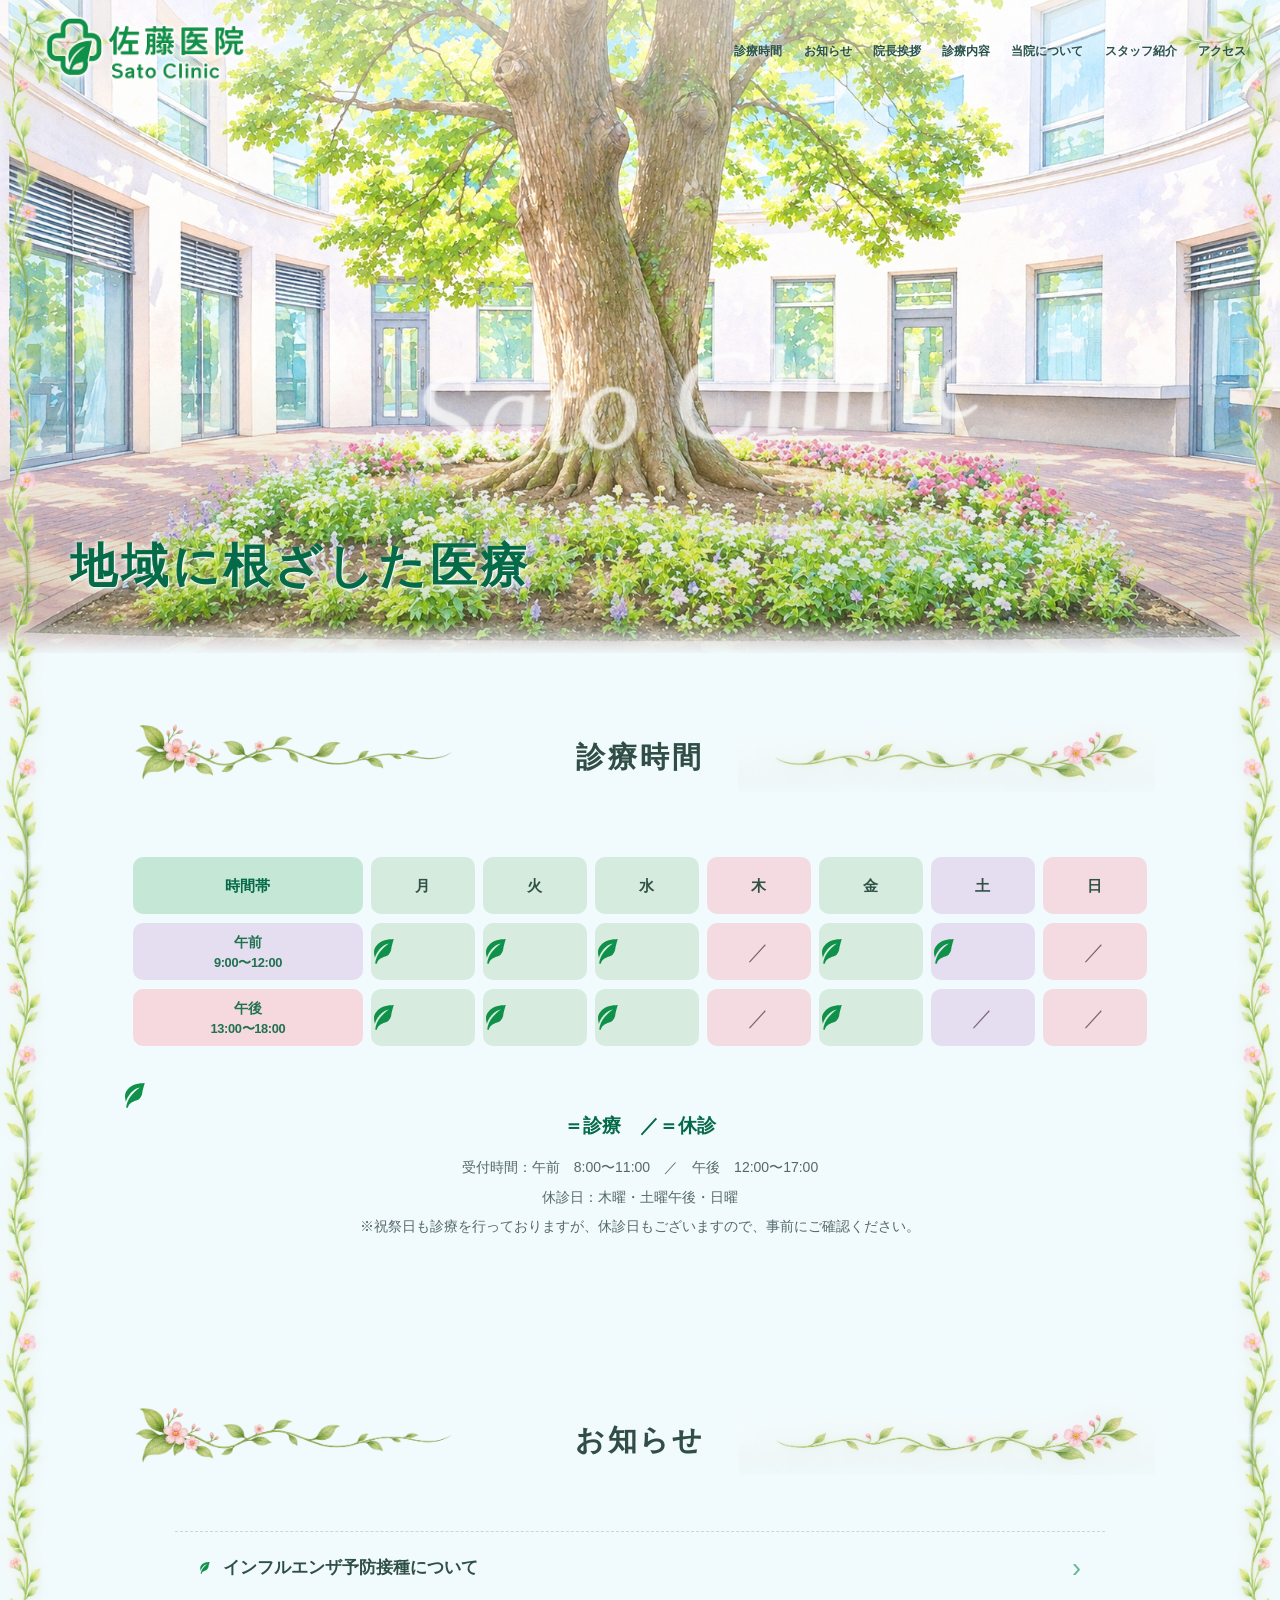
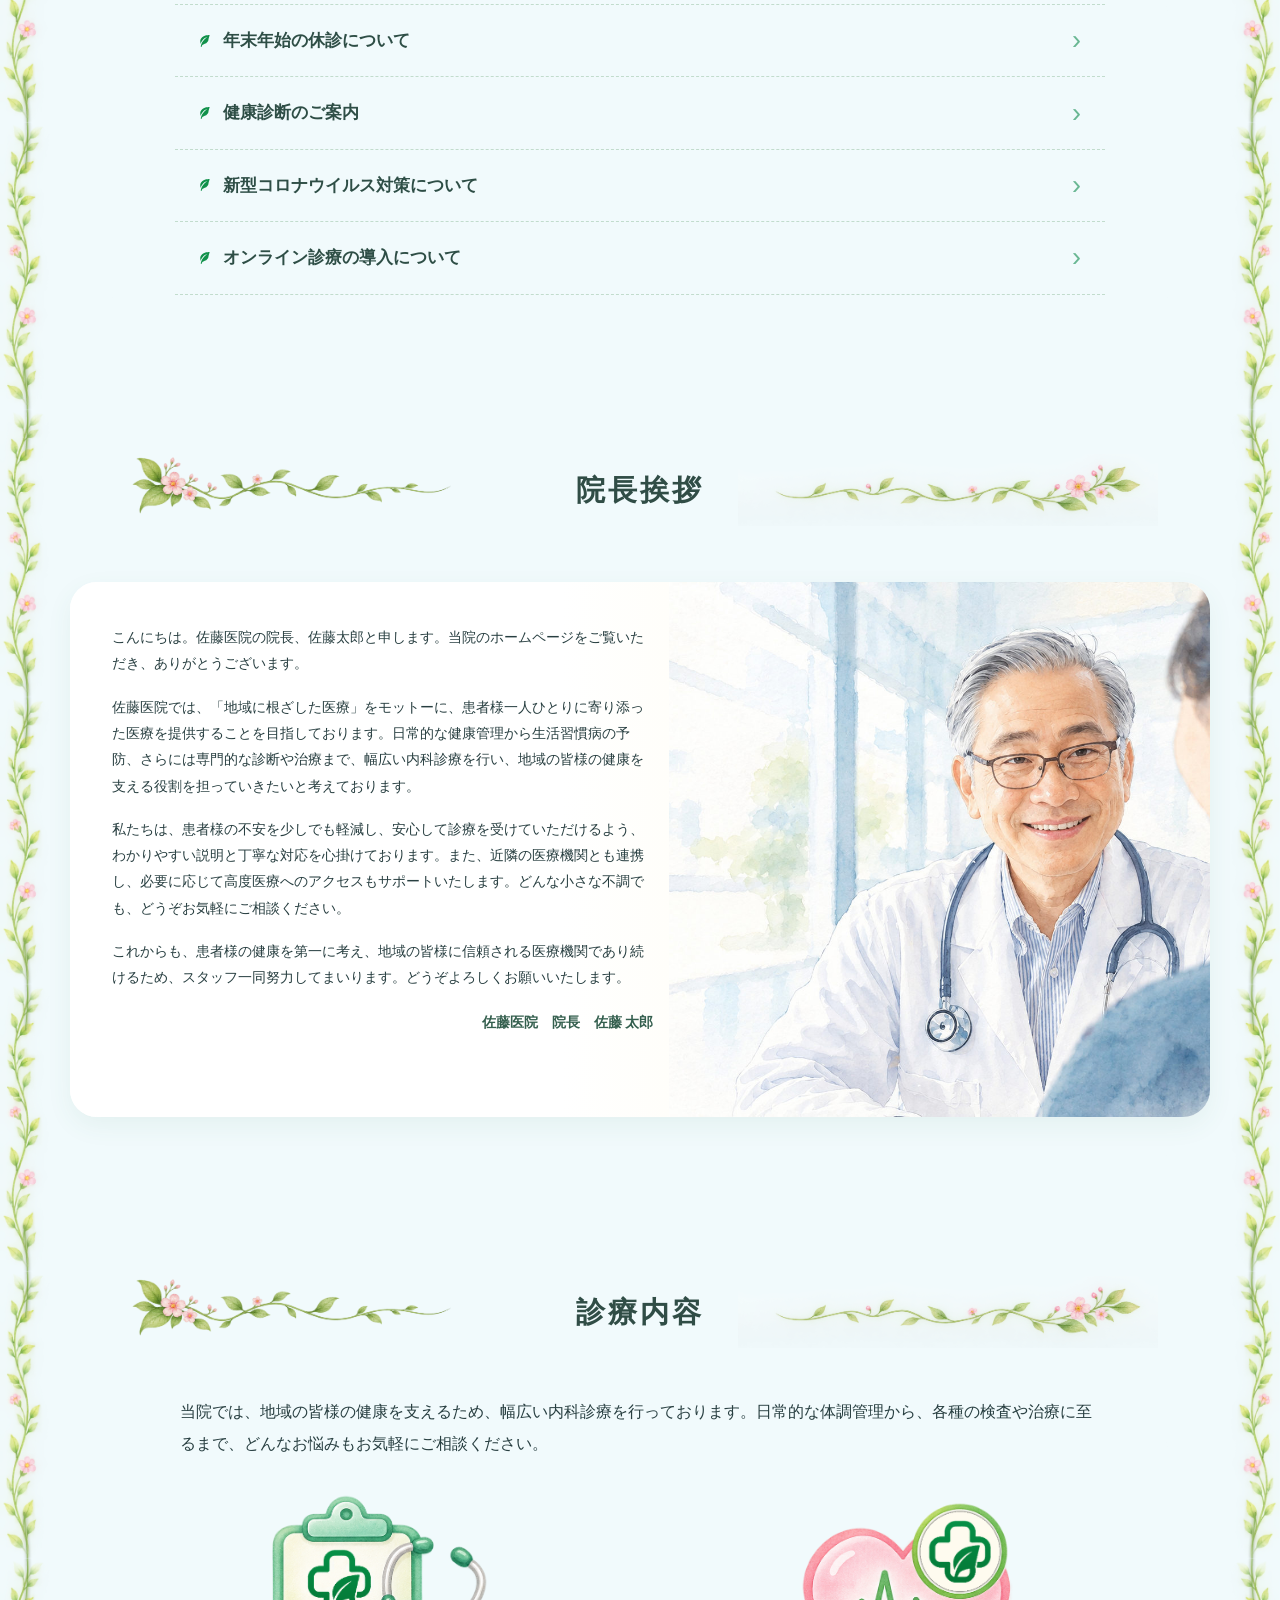
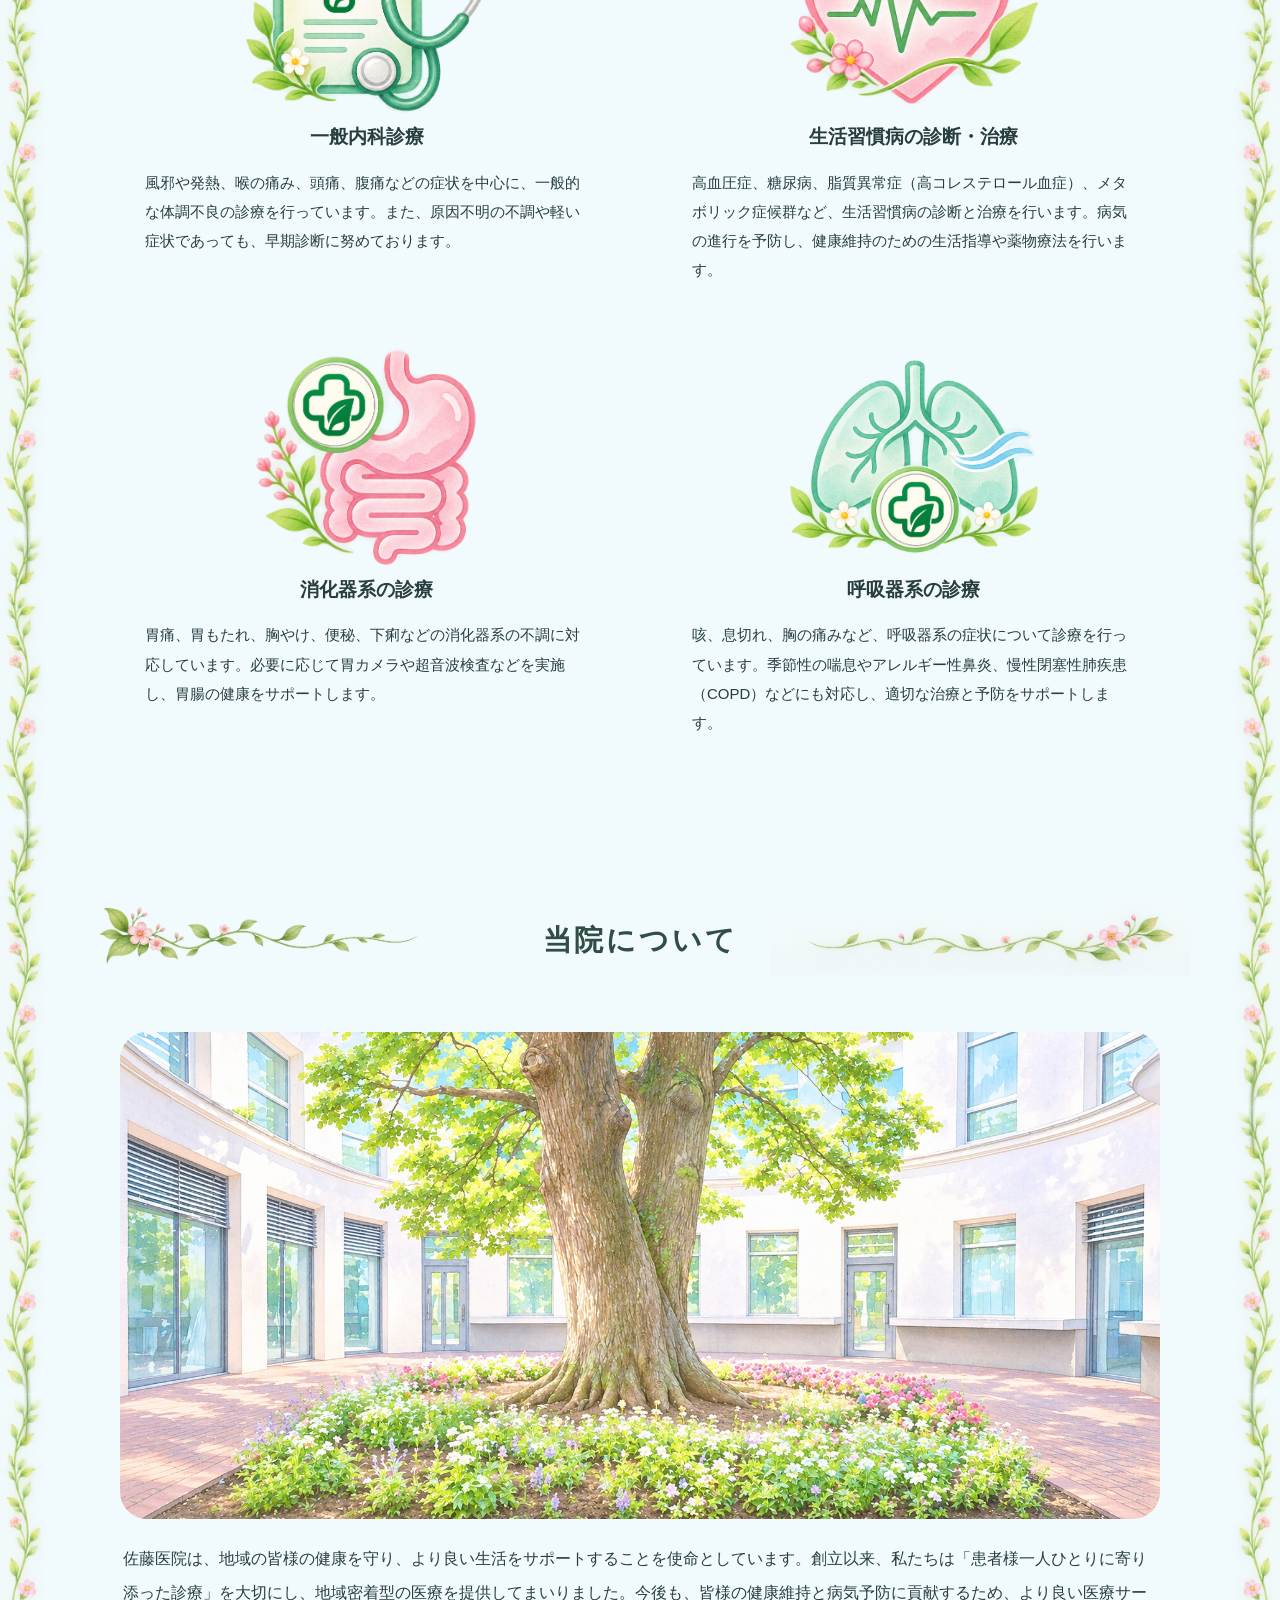
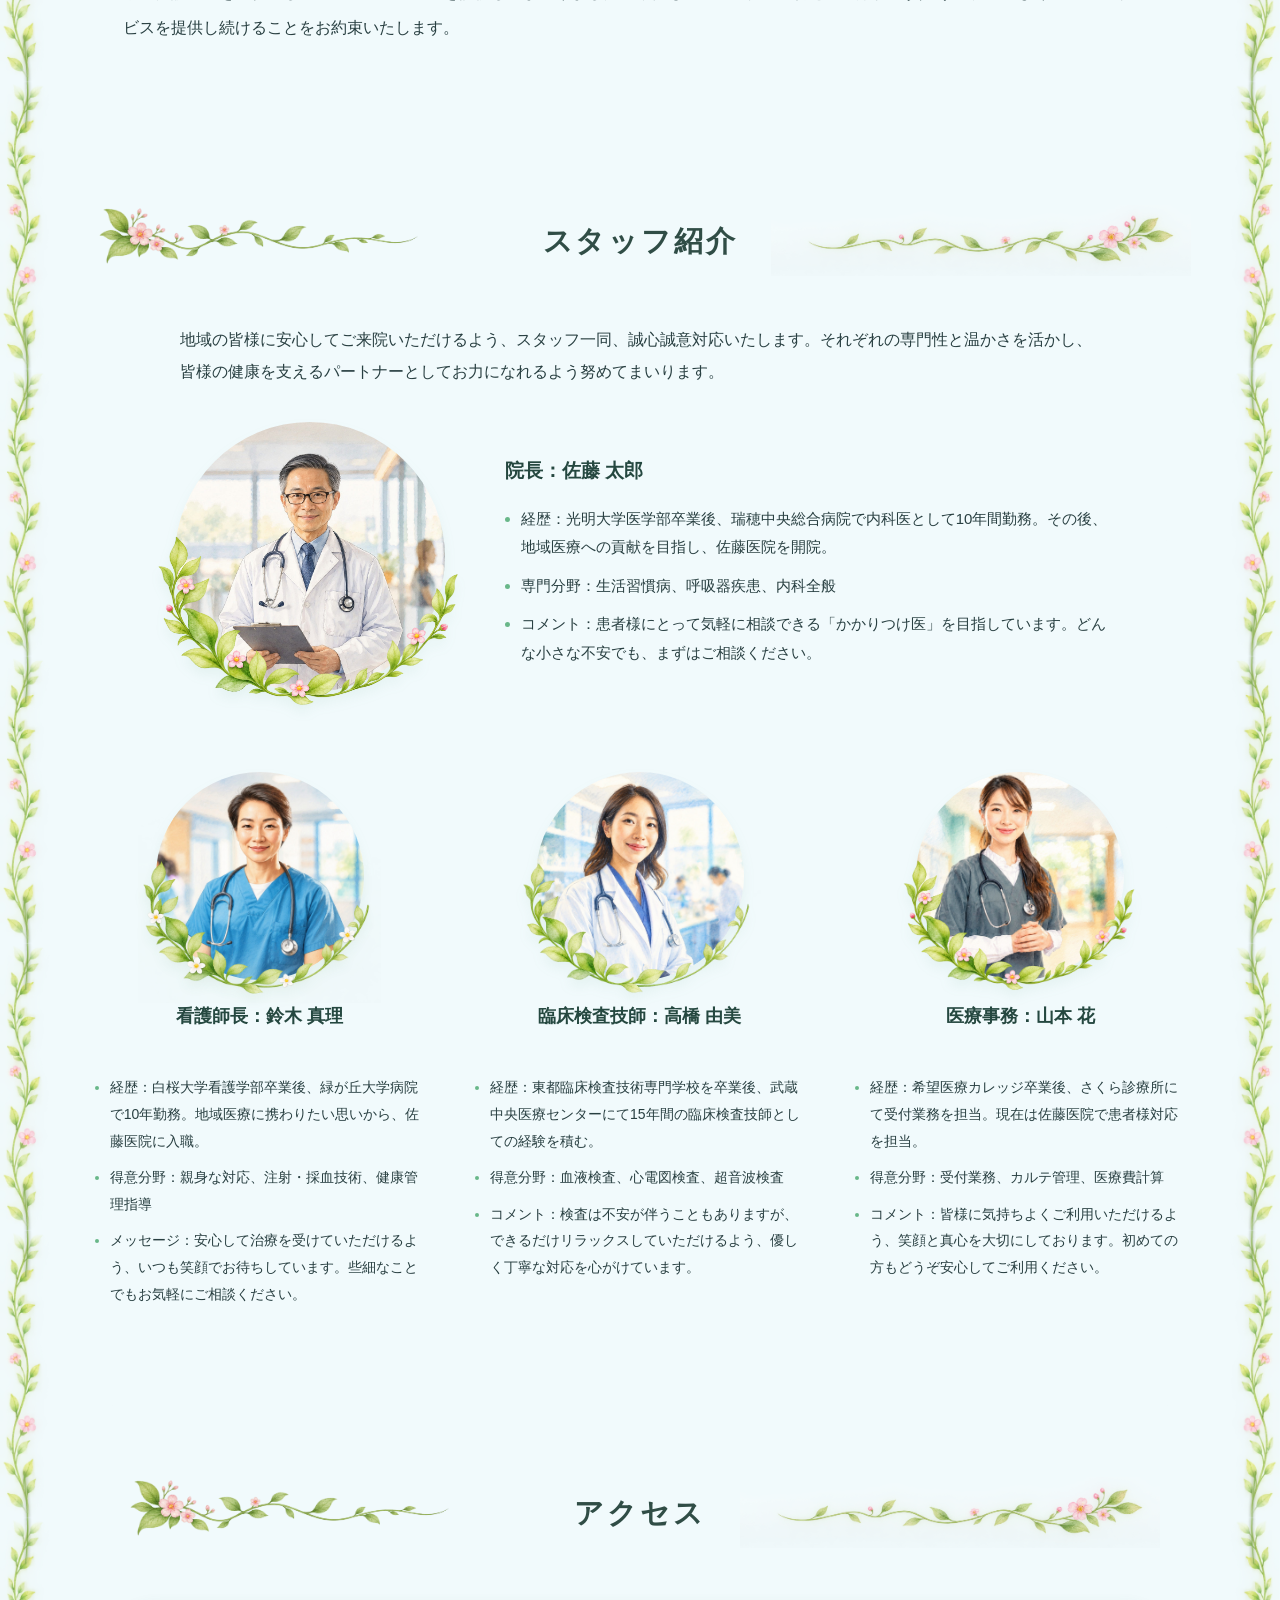
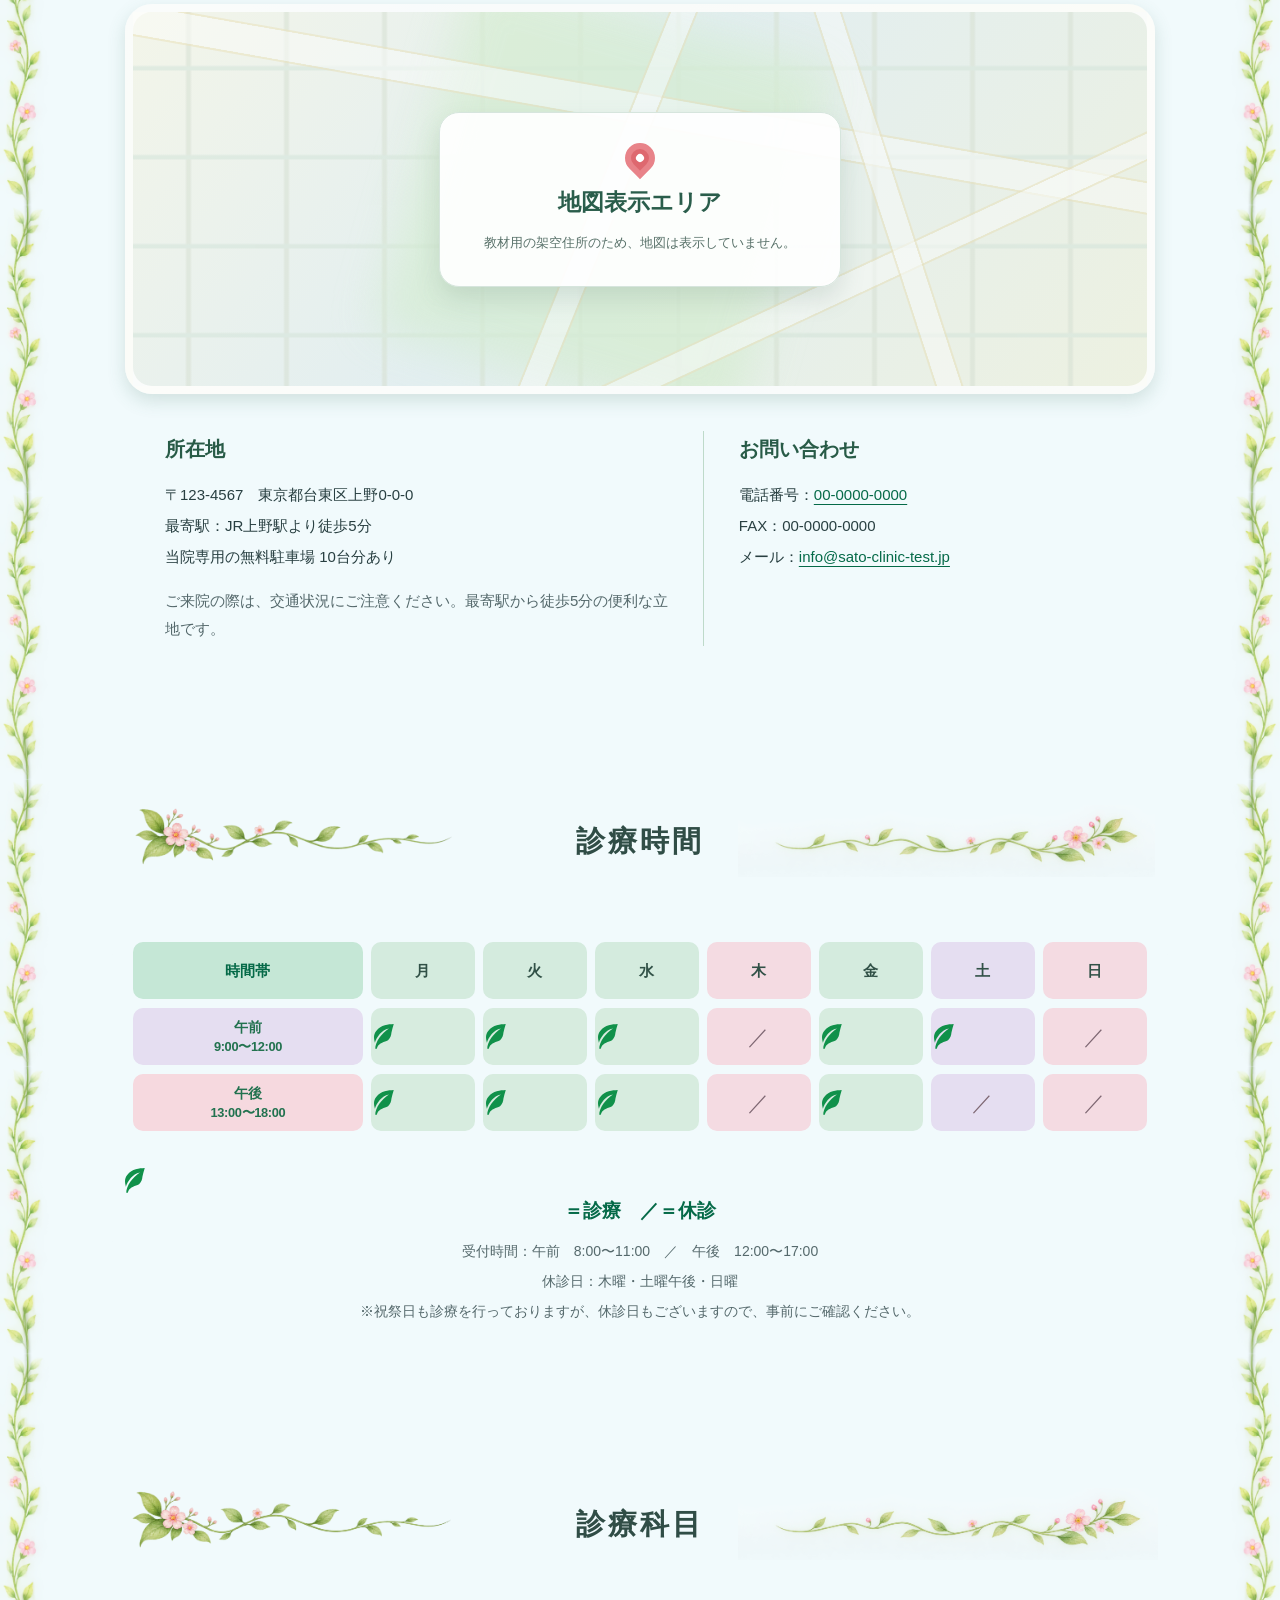
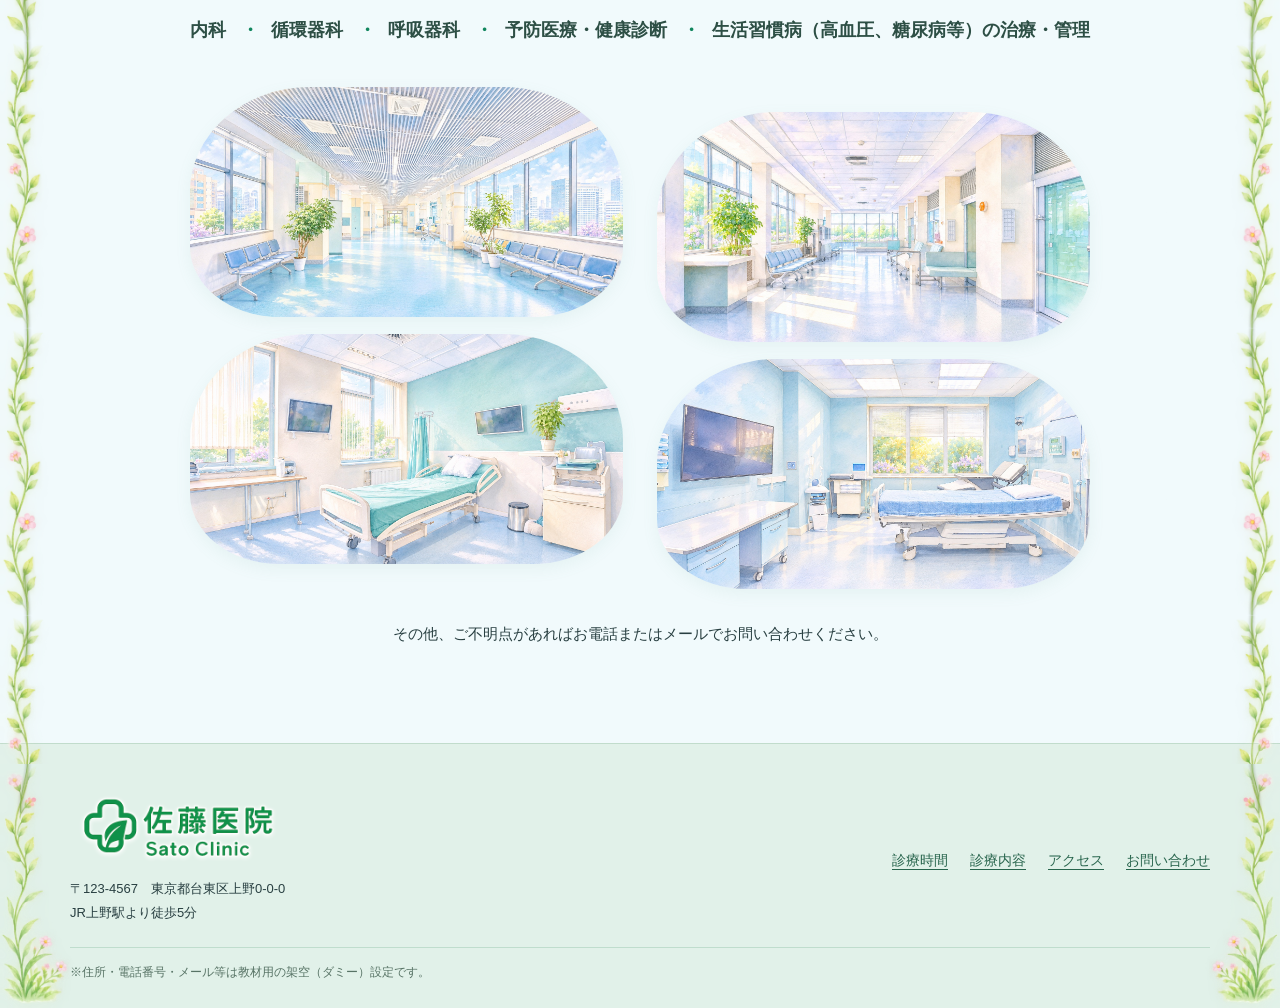
==== index.html @ 817052e9 "ロゴ位置調整" ====
<!DOCTYPE html>
<html lang="ja"><head>
<meta charset="UTF-8"><meta name="viewport" content="width=device-width, initial-scale=1">
<meta name="description" content="佐藤医院の診療時間、診療内容、スタッフ紹介、アクセスをご案内します。">
<title>佐藤医院 | 地域に根ざした医療</title>
<link rel="icon" href="assets/images/clinic-logo.png" type="image/png">
<link rel="stylesheet" href="css/style.css">
<script src="js/main.js" defer></script>
</head><body class="page-home">
<a class="skip-link" href="#main">本文へ移動</a>
<!-- ページ外側の装飾。左側の画像3枚を使用し、右側はCSSで左右反転しています。 -->
<div class="side-botanical side-botanical--left" aria-hidden="true">
  <img class="side-botanical__top" src="assets/images/side-vine-top.png" alt="">
  <span class="side-botanical__repeat"></span>
  <img class="side-botanical__bottom" src="assets/images/side-vine-bottom.png" alt="">
</div>
<div class="side-botanical side-botanical--right" aria-hidden="true">
  <img class="side-botanical__top" src="assets/images/side-vine-top.png" alt="">
  <span class="side-botanical__repeat"></span>
  <img class="side-botanical__bottom" src="assets/images/side-vine-bottom.png" alt="">
</div>

<!-- ヘッダー：名称・ナビゲーション -->
<header class="site-header" id="top">
 <div class="site-header__inner">
  <a class="brand brand--image" href="#top" aria-label="佐藤医院 トップへ"><img src="assets/images/clinic-logo.png" width="500" height="150" alt="佐藤医院 Sato Clinic"></a>
  <button class="menu-toggle" type="button" aria-label="メニューを開く" aria-expanded="false" aria-controls="primary-navigation"><span></span><span></span><span></span></button>
  <nav class="primary-navigation" id="primary-navigation" aria-label="メインナビゲーション">
   <ul><li><a href="#hours">診療時間</a></li>
<li><a href="#news">お知らせ</a></li>
<li><a href="#greeting">院長挨拶</a></li>
<li><a href="#services">診療内容</a></li>
<li><a href="#about">当院について</a></li>
<li><a href="#staff">スタッフ紹介</a></li>
<li><a href="#access">アクセス</a></li></ul>
  </nav>
 </div>
</header>
<main id="main">
 <!-- 01. ファーストビュー -->
 <section class="hero" aria-labelledby="hero-title">
  <div class="hero__content container"><p class="hero__script" aria-hidden="true">Sato Clinic</p><h1 id="hero-title">地域に根ざした医療</h1></div>
 </section>
 <!-- 02. 診療時間（上部） -->
 <section class="section section--hours" id="hours"><div class="container container--narrow">
 <h2 class="section-heading"><span>診療時間</span></h2>
 <div class="hours-table-wrap" tabindex="0" aria-label="診療時間表。左右にスクロールできます"><table class="hours-table" aria-label="佐藤医院 診療時間" id="timetable-top">
<thead><tr><th class="col-time" scope="col">時間帯</th><th scope="col" class="day">月</th><th scope="col" class="day">火</th><th scope="col" class="day">水</th><th scope="col" class="day is-holiday">木</th><th scope="col" class="day">金</th><th scope="col" class="day is-saturday">土</th><th scope="col" class="day is-holiday">日</th></tr></thead><tbody><tr><th class="time-slot" scope="row"><span>午前</span><small>9:00〜12:00</small></th><td class="availability-cell is-open"><img class="hours-open-icon" src="assets/illustrations/leaf.svg" alt="診療"></td><td class="availability-cell is-open"><img class="hours-open-icon" src="assets/illustrations/leaf.svg" alt="診療"></td><td class="availability-cell is-open"><img class="hours-open-icon" src="assets/illustrations/leaf.svg" alt="診療"></td><td class="availability-cell is-closed is-holiday"><span aria-label="休診">／</span></td><td class="availability-cell is-open"><img class="hours-open-icon" src="assets/illustrations/leaf.svg" alt="診療"></td><td class="availability-cell is-open is-saturday"><img class="hours-open-icon" src="assets/illustrations/leaf.svg" alt="診療"></td><td class="availability-cell is-closed is-holiday"><span aria-label="休診">／</span></td></tr><tr><th class="time-slot" scope="row"><span>午後</span><small>13:00〜18:00</small></th><td class="availability-cell is-open"><img class="hours-open-icon" src="assets/illustrations/leaf.svg" alt="診療"></td><td class="availability-cell is-open"><img class="hours-open-icon" src="assets/illustrations/leaf.svg" alt="診療"></td><td class="availability-cell is-open"><img class="hours-open-icon" src="assets/illustrations/leaf.svg" alt="診療"></td><td class="availability-cell is-closed is-holiday"><span aria-label="休診">／</span></td><td class="availability-cell is-open"><img class="hours-open-icon" src="assets/illustrations/leaf.svg" alt="診療"></td><td class="availability-cell is-closed is-saturday"><span aria-label="休診">／</span></td><td class="availability-cell is-closed is-holiday"><span aria-label="休診">／</span></td></tr></tbody>
</table></div>
 <p class="hours-swipe-hint">表は左右にスクロールしてご覧ください。</p>
 <p class="hours-legend"><img class="hours-open-icon" src="assets/illustrations/leaf.svg" alt="">＝診療　／＝休診</p>
 <div class="hours-notes"><p>受付時間：午前　8:00〜11:00　／　午後　12:00〜17:00</p><p>休診日：木曜・土曜午後・日曜</p><p>※祝祭日も診療を行っておりますが、休診日もございますので、事前にご確認ください。</p></div>
 </div></section>
 <!-- 03. お知らせ：本文は別ページ news.html -->
 <section class="section section--news" id="news"><div class="container container--narrow">
 <h2 class="section-heading"><span>お知らせ</span></h2>
 <ul class="news-list"><li class="news-list__item"><a href="news.html#influenza"><span class="news-list__title">インフルエンザ予防接種について</span><span class="news-list__arrow" aria-hidden="true">›</span></a></li>
<li class="news-list__item"><a href="news.html#winter-holidays"><span class="news-list__title">年末年始の休診について</span><span class="news-list__arrow" aria-hidden="true">›</span></a></li>
<li class="news-list__item"><a href="news.html#health-checkup"><span class="news-list__title">健康診断のご案内</span><span class="news-list__arrow" aria-hidden="true">›</span></a></li>
<li class="news-list__item"><a href="news.html#covid-19"><span class="news-list__title">新型コロナウイルス対策について</span><span class="news-list__arrow" aria-hidden="true">›</span></a></li>
<li class="news-list__item"><a href="news.html#online-care"><span class="news-list__title">オンライン診療の導入について</span><span class="news-list__arrow" aria-hidden="true">›</span></a></li></ul>
 </div></section>
 <!-- 04. 院長挨拶 -->
 <section class="section section--greeting" id="greeting"><div class="container">
 <h2 class="section-heading"><span>院長挨拶</span></h2>
 <div class="greeting-panel"><div class="greeting-panel__copy"><p>こんにちは。佐藤医院の院長、佐藤太郎と申します。当院のホームページをご覧いただき、ありがとうございます。</p><p>佐藤医院では、「地域に根ざした医療」をモットーに、患者様一人ひとりに寄り添った医療を提供することを目指しております。日常的な健康管理から生活習慣病の予防、さらには専門的な診断や治療まで、幅広い内科診療を行い、地域の皆様の健康を支える役割を担っていきたいと考えております。</p><p>私たちは、患者様の不安を少しでも軽減し、安心して診療を受けていただけるよう、わかりやすい説明と丁寧な対応を心掛けております。また、近隣の医療機関とも連携し、必要に応じて高度医療へのアクセスもサポートいたします。どんな小さな不調でも、どうぞお気軽にご相談ください。</p><p>これからも、患者様の健康を第一に考え、地域の皆様に信頼される医療機関であり続けるため、スタッフ一同努力してまいります。どうぞよろしくお願いいたします。</p><p class="signature">佐藤医院　院長　佐藤 太郎</p></div><img class="greeting-panel__photo" src="assets/images/firstView.jpg" alt="院長が患者様と向き合う診察風景" loading="lazy"></div>
 </div></section>
 <!-- 05. 診療内容：原稿指定の4項目 -->
 <section class="section section--services" id="services"><div class="container">
 <h2 class="section-heading"><span>診療内容</span></h2>
 <p class="section-intro">当院では、地域の皆様の健康を支えるため、幅広い内科診療を行っております。日常的な体調管理から、各種の検査や治療に至るまで、どんなお悩みもお気軽にご相談ください。</p>
 <div class="services-grid"><article class="service-card"><img class="service-card__image" src="assets/illustrations/sato_icon_general_internal_medicine.png" alt="" loading="lazy"/><h3>一般内科診療</h3><p>風邪や発熱、喉の痛み、頭痛、腹痛などの症状を中心に、一般的な体調不良の診療を行っています。また、原因不明の不調や軽い症状であっても、早期診断に努めております。</p></article>
<article class="service-card"><img class="service-card__image" src="assets/illustrations/sato_icon_lifestyle_disease.png" alt="" loading="lazy"/><h3>生活習慣病の診断・治療</h3><p>高血圧症、糖尿病、脂質異常症（高コレステロール血症）、メタボリック症候群など、生活習慣病の診断と治療を行います。病気の進行を予防し、健康維持のための生活指導や薬物療法を行います。</p></article>
<article class="service-card"><img class="service-card__image" src="assets/illustrations/sato_icon_gastroenterology.png" alt="" loading="lazy"/><h3>消化器系の診療</h3><p>胃痛、胃もたれ、胸やけ、便秘、下痢などの消化器系の不調に対応しています。必要に応じて胃カメラや超音波検査などを実施し、胃腸の健康をサポートします。</p></article>
<article class="service-card"><img class="service-card__image" src="assets/illustrations/sato_icon_respiratory.png" alt="" loading="lazy"/><h3>呼吸器系の診療</h3><p>咳、息切れ、胸の痛みなど、呼吸器系の症状について診療を行っています。季節性の喘息やアレルギー性鼻炎、慢性閉塞性肺疾患（COPD）などにも対応し、適切な治療と予防をサポートします。</p></article></div>
 </div></section>
 <!-- 06. 当院について（原稿指定の概要のみ） -->
 <section class="section section--about" id="about"><div class="container">
 <h2 class="section-heading"><span>当院について</span></h2>
 <div class="about-block"><img src="assets/images/hospital_2_watercolor.jpg" alt="花と緑に囲まれた建物の中庭" loading="lazy"><p>佐藤医院は、地域の皆様の健康を守り、より良い生活をサポートすることを使命としています。創立以来、私たちは「患者様一人ひとりに寄り添った診療」を大切にし、地域密着型の医療を提供してまいりました。今後も、皆様の健康維持と病気予防に貢献するため、より良い医療サービスを提供し続けることをお約束いたします。</p></div>
 </div></section>
 <!-- 07. スタッフ紹介：独立したカードを追加・削除できます -->
 <section class="section section--staff" id="staff"><div class="container">
 <h2 class="section-heading"><span>スタッフ紹介</span></h2>
 <p class="section-intro">地域の皆様に安心してご来院いただけるよう、スタッフ一同、誠心誠意対応いたします。それぞれの専門性と温かさを活かし、皆様の健康を支えるパートナーとしてお力になれるよう努めてまいります。</p>
 <article class="staff-feature"><div class="staff-image-frame staff-image-frame--large staff-image-frame--director"><img src="assets/images/sato_taro2.jpg" alt="院長：佐藤 太郎" loading="lazy"></div><div class="staff-copy"><h3>院長：佐藤 太郎</h3><ul><li>経歴：光明大学医学部卒業後、瑞穂中央総合病院で内科医として10年間勤務。その後、地域医療への貢献を目指し、佐藤医院を開院。</li><li>専門分野：生活習慣病、呼吸器疾患、内科全般</li><li>コメント：患者様にとって気軽に相談できる「かかりつけ医」を目指しています。どんな小さな不安でも、まずはご相談ください。</li></ul></div></article>
 <div class="staff-grid"><article class="staff-card"><div class="staff-image-frame staff-image-frame--nurse-manager"><img src="assets/images/suzuki_mari2.jpg" alt="看護師長：鈴木 真理" loading="lazy"></div><h3>看護師長：鈴木 真理</h3><ul><li>経歴：白桜大学看護学部卒業後、緑が丘大学病院で10年勤務。地域医療に携わりたい思いから、佐藤医院に入職。</li><li>得意分野：親身な対応、注射・採血技術、健康管理指導</li><li>メッセージ：安心して治療を受けていただけるよう、いつも笑顔でお待ちしています。些細なことでもお気軽にご相談ください。</li></ul></article><article class="staff-card"><div class="staff-image-frame"><img src="assets/images/takahashi_yumi2.jpg" alt="臨床検査技師：高橋 由美" loading="lazy"></div><h3>臨床検査技師：高橋 由美</h3><ul><li>経歴：東都臨床検査技術専門学校を卒業後、武蔵中央医療センターにて15年間の臨床検査技師としての経験を積む。</li><li>得意分野：血液検査、心電図検査、超音波検査</li><li>コメント：検査は不安が伴うこともありますが、できるだけリラックスしていただけるよう、優しく丁寧な対応を心がけています。</li></ul></article><article class="staff-card"><div class="staff-image-frame staff-image-frame--office-staff"><img src="assets/images/yamamoto_hana2.jpg" alt="医療事務：山本 花" loading="lazy"></div><h3>医療事務：山本 花</h3><ul><li>経歴：希望医療カレッジ卒業後、さくら診療所にて受付業務を担当。現在は佐藤医院で患者様対応を担当。</li><li>得意分野：受付業務、カルテ管理、医療費計算</li><li>コメント：皆様に気持ちよくご利用いただけるよう、笑顔と真心を大切にしております。初めての方もどうぞ安心してご利用ください。</li></ul></article></div>
 </div></section>
 <!-- 08. アクセス：ダミー住所なので実際の地図埋め込みは控えています -->
 <section class="section section--access" id="access"><div class="container">
 <h2 class="section-heading"><span>アクセス</span></h2>
 <div class="map-placeholder" aria-label="地図表示エリア。教材用の架空住所のため地図は非表示"><div class="map-placeholder__art" aria-hidden="true"><span class="map-placeholder__street map-placeholder__street--one"></span><span class="map-placeholder__street map-placeholder__street--two"></span><span class="map-placeholder__street map-placeholder__street--three"></span><span class="map-placeholder__street map-placeholder__street--four"></span></div><div class="map-placeholder__message"><span class="map-placeholder__pin" aria-hidden="true"></span><strong>地図表示エリア</strong><small>教材用の架空住所のため、地図は表示していません。</small></div></div>
 <div class="access-details"><div class="access-details__location"><h3>所在地</h3><p>〒123-4567　東京都台東区上野0-0-0</p><p>最寄駅：JR上野駅より徒歩5分</p><p>当院専用の無料駐車場 10台分あり</p><p class="access-details__notice">ご来院の際は、交通状況にご注意ください。最寄駅から徒歩5分の便利な立地です。</p></div><div class="contact-panel" id="contact"><h3>お問い合わせ</h3><p>電話番号：<a href="tel:0000000000">00-0000-0000</a></p><p>FAX：00-0000-0000</p><p>メール：<a href="mailto:info@sato-clinic-test.jp">info@sato-clinic-test.jp</a></p></div></div>
 </div></section>
 <!-- 09. 診療時間（下部にも掲載） -->
 <section class="section section--hours section--hours-bottom" id="hours-bottom"><div class="container container--narrow">
 <h2 class="section-heading"><span>診療時間</span></h2><div class="hours-table-wrap" tabindex="0" aria-label="診療時間表。左右にスクロールできます"><table class="hours-table" aria-label="佐藤医院 診療時間" id="timetable-bottom">
<thead><tr><th class="col-time" scope="col">時間帯</th><th scope="col" class="day">月</th><th scope="col" class="day">火</th><th scope="col" class="day">水</th><th scope="col" class="day is-holiday">木</th><th scope="col" class="day">金</th><th scope="col" class="day is-saturday">土</th><th scope="col" class="day is-holiday">日</th></tr></thead><tbody><tr><th class="time-slot" scope="row"><span>午前</span><small>9:00〜12:00</small></th><td class="availability-cell is-open"><img class="hours-open-icon" src="assets/illustrations/leaf.svg" alt="診療"></td><td class="availability-cell is-open"><img class="hours-open-icon" src="assets/illustrations/leaf.svg" alt="診療"></td><td class="availability-cell is-open"><img class="hours-open-icon" src="assets/illustrations/leaf.svg" alt="診療"></td><td class="availability-cell is-closed is-holiday"><span aria-label="休診">／</span></td><td class="availability-cell is-open"><img class="hours-open-icon" src="assets/illustrations/leaf.svg" alt="診療"></td><td class="availability-cell is-open is-saturday"><img class="hours-open-icon" src="assets/illustrations/leaf.svg" alt="診療"></td><td class="availability-cell is-closed is-holiday"><span aria-label="休診">／</span></td></tr><tr><th class="time-slot" scope="row"><span>午後</span><small>13:00〜18:00</small></th><td class="availability-cell is-open"><img class="hours-open-icon" src="assets/illustrations/leaf.svg" alt="診療"></td><td class="availability-cell is-open"><img class="hours-open-icon" src="assets/illustrations/leaf.svg" alt="診療"></td><td class="availability-cell is-open"><img class="hours-open-icon" src="assets/illustrations/leaf.svg" alt="診療"></td><td class="availability-cell is-closed is-holiday"><span aria-label="休診">／</span></td><td class="availability-cell is-open"><img class="hours-open-icon" src="assets/illustrations/leaf.svg" alt="診療"></td><td class="availability-cell is-closed is-saturday"><span aria-label="休診">／</span></td><td class="availability-cell is-closed is-holiday"><span aria-label="休診">／</span></td></tr></tbody>
</table></div>
 <p class="hours-swipe-hint">表は左右にスクロールしてご覧ください。</p>
 <p class="hours-legend"><img class="hours-open-icon" src="assets/illustrations/leaf.svg" alt="">＝診療　／＝休診</p>
 <div class="hours-notes"><p>受付時間：午前　8:00〜11:00　／　午後　12:00〜17:00</p><p>休診日：木曜・土曜午後・日曜</p><p>※祝祭日も診療を行っておりますが、休診日もございますので、事前にご確認ください。</p></div>
 </div></section>
 <!-- 10. 診療科目・関連写真 -->
 <section class="section section--departments" id="departments"><div class="container">
 <h2 class="section-heading"><span>診療科目</span></h2>
 <ul class="department-list"><li>内科</li><li>循環器科</li><li>呼吸器科</li><li>予防医療・健康診断</li><li>生活習慣病（高血圧、糖尿病等）の治療・管理</li></ul>
 <div class="photo-gallery"><img src="assets/images/hospital_4_watercolor.jpg" alt="日差しの入る待合スペース" loading="lazy"><img src="assets/images/hospital_6_watercolor.jpg" alt="明るい院内廊下" loading="lazy"><img src="assets/images/hospital_7_watercolor.jpg" alt="診察室の設備" loading="lazy"><img src="assets/images/hospital_8_watercolor.jpg" alt="医療設備のある診察室" loading="lazy"></div>
 <p class="department-message">その他、ご不明点があればお電話またはメールでお問い合わせください。</p>
 </div></section>
</main>
<!-- フッター：医院連絡先 -->
<footer class="site-footer"><div class="site-footer__inner">
  <div class="site-footer__brand"><a class="brand brand--image" href="#top" aria-label="佐藤医院 トップへ"><img src="assets/images/clinic-logo.png" width="500" height="150" alt="佐藤医院 Sato Clinic"></a><p>〒123-4567　東京都台東区上野0-0-0</p><p>JR上野駅より徒歩5分</p></div>
  <div class="site-footer__links"><a href="#hours">診療時間</a><a href="#services">診療内容</a><a href="#access">アクセス</a><a href="#contact">お問い合わせ</a></div>
 </div><p class="dummy-note">※住所・電話番号・メール等は教材用の架空（ダミー）設定です。</p></footer>
</body></html>
---- css/style.css ----
/* =====================================================
   佐藤医院｜トップページ共通スタイル
   テーマ色や余白は :root の変数を変更してください。
   装飾は背景／擬似要素として本文レイアウトから分離しています。
   ===================================================== */

:root {
  /* カラー */
  --color-bg: #f1fafc;
  --color-white: #ffffff;
  --color-text: #283f41;
  --color-muted: #55696c;
  --color-green: #11865e;
  --color-green-deep: #056a48;
  --color-green-soft: #d4ebde;
  --color-pink: #f6d9df;
  --color-lavender: #e5def1;
  --color-border: #daeae5;
  /* 幅・間隔 */
  --content-width: 1140px;
  --narrow-width: 1030px;
  --side-padding: clamp(23px, 4.8vw, 64px);
  --section-space: clamp(66px, 7vw, 104px);
  --radius-lg: 27px;
  --radius-md: 18px;
  /* フォント */
  --font-body: "Hiragino Kaku Gothic ProN", "Hiragino Sans", "Yu Gothic", "Meiryo", sans-serif;
  --font-size-body: clamp(15px, 1.1vw, 16px);
  --font-size-heading: clamp(24px, 2.3vw, 31px);
}

*, *::before, *::after {box-sizing: border-box;}
html {scroll-behavior: smooth; scroll-padding-top: 85px;}
body {position:relative; margin: 0; background: var(--color-bg); color: var(--color-text); font-family: var(--font-body); font-size: var(--font-size-body); line-height: 1.85; overflow-x: clip;}
/* =====================================================
   左右装飾：素材3点を縦に連結し右側だけ mirror 表示
   右に別画像を指定する必要はありません。
   --border-art-width で表示幅、opacity で濃さを調整。
   ===================================================== */
.side-botanical {
  /* 参考画像の縦罫線と同じく葉・花が認識できる太さに調整。
     素材は右側に大きな透明余白があるため、実際の植物は表示幅の約3割。
     PCでは表示幅最大148px（植物部分約40px）、スマホでは48〜58px（植物部分約15px）。 */
  --border-art-width: clamp(44px, 10.2vw, 148px);
  position:absolute; top:0; bottom:0; left:0;
  width:var(--border-art-width);
  display:flex; flex-direction:column;
  z-index:5; opacity:.93; pointer-events:none;
}
.side-botanical--right {left:auto; right:0; transform:scaleX(-1);}
.side-botanical__top,.side-botanical__bottom {display:block; width:100%; height:auto; flex:none;}
.side-botanical__repeat {
  display:block; flex:1 1 0; min-height:0;
  background:url('../assets/images/side-vine-repeat.png') left top / 100% auto repeat-y;
}

a {color: inherit; text-underline-offset: 4px;}
a:hover {color: var(--color-green-deep);}
img {max-width:100%;height:auto;display:block;}
button {font: inherit;}
:focus-visible {outline: 3px solid #0d9e79;outline-offset: 4px;}
::selection {background:#bde9cc;}
.container {width:min(100% - (var(--side-padding) * 2), var(--content-width));margin-inline:auto;}
.container--narrow {max-width:var(--narrow-width);}
.skip-link {position:absolute;top:-80px;left:18px;padding:10px 16px;color:#fff;background:var(--color-green-deep);z-index:999;text-decoration:none;}
.skip-link:focus {top:8px;}

/* -----------------------------------------------------
   01 ヘッダー、ロゴ、ナビゲーション
   ----------------------------------------------------- */
.site-header {position:absolute;inset:0 0 auto 0;z-index:50;}
.site-header__inner {width:min(100% - 64px,1320px);margin-inline:auto;min-height:100px;display:flex;align-items:center;justify-content:space-between;gap:28px;}
.brand {display:inline-flex;align-items:center;gap:8px;text-decoration:none;flex:none;color:var(--color-green-deep);line-height:1.16;}
.brand img {width:58px;height:58px;filter:drop-shadow(0 1px 2px #ffffffd6);}
.brand__wordmark {display:flex;flex-direction:column;white-space:nowrap;}
.brand__wordmark strong {font-size:clamp(23px,2.3vw,31px);font-weight:800;letter-spacing:.075em;text-shadow:0 1px 3px #fff;}
.brand__wordmark small {font-family:Georgia,serif;color:var(--color-green);font-size:13px;letter-spacing:.03em;}
.primary-navigation ul {display:flex;align-items:center;gap:clamp(9px,1.35vw,21px);list-style:none;padding:0;margin:0;}
.primary-navigation a {font-size:clamp(12px,.93vw,14px);font-weight:700;color:#28524a;text-shadow:0 1px 4px #fffc;white-space:nowrap;text-decoration:none;padding:9px 2px;border-bottom:2px solid transparent;transition:color .2s,border-color .2s;}
.primary-navigation a:hover,.primary-navigation a:focus-visible {color:var(--color-green-deep);border-color:var(--color-green);}
.menu-toggle {display:none;}

/* -----------------------------------------------------
   02 ファーストビュー
   ----------------------------------------------------- */
.hero {position:relative;min-height:clamp(430px,51vw,660px);display:flex;align-items:end;background-image:linear-gradient(180deg,rgba(255,255,255,.48) 0%,transparent 29%,transparent 56%,rgba(14,70,38,.16) 100%),url('../assets/images/hospital_2_watercolor.jpg');background-size:cover;background-position:center 55%;}
.hero::after {content:"";position:absolute;left:0;right:0;bottom:-2px;height:35px;background:linear-gradient(to bottom,transparent,var(--color-bg));pointer-events:none;}
.hero__content {position:relative;z-index:2;padding-bottom:55px;}
.hero h1 {margin:0;color:var(--color-green-deep);font-size:clamp(31px,3.7vw,50px);font-weight:800;letter-spacing:.08em;line-height:1.34;text-shadow:0 2px 7px #fff, 1px 1px 1px #f1fff1;}
.hero__script {position:absolute;left:30%;bottom:clamp(142px,15vw,192px);margin:0;font:italic clamp(72px,10vw,154px)/1 Georgia,serif;color:rgba(255,255,255,.28);white-space:nowrap;text-shadow:0 0 3px #fff9;pointer-events:none;transform:rotate(-5deg);}

/* -----------------------------------------------------
   03 セクション共通・草花の見出し
   ----------------------------------------------------- */
.section {padding-block:var(--section-space);position:relative;}
.section + .section {padding-top:calc(var(--section-space) * .78);}
.section-heading {display:flex;align-items:center;justify-content:center;gap:clamp(14px,3vw,34px);font-size:var(--font-size-heading);font-weight:700;letter-spacing:.095em;text-align:center;line-height:1.35;margin:0 0 clamp(36px,5vw,56px);white-space:nowrap;color:#304d46;}
/* 横向きの草花：提供された左用・右用PNGを使用 */
.section-heading::before,.section-heading::after {
  content:""; display:block; flex:1 1 0; min-width:22px; max-width:420px;
  height:clamp(37px, 5.6vw, 78px);
  background-position:center; background-size:100% auto; background-repeat:no-repeat;
}
.section-heading::before {background-image:url('../assets/images/heading-floral-left.png');}
.section-heading::after {background-image:url('../assets/images/heading-floral-right.png');}

.section-intro {max-width:920px;margin:-8px auto 34px;font-size:16px;line-height:2;}

/* -----------------------------------------------------
   04 診療時間表：1つずつ編集可能なHTML table
   ----------------------------------------------------- */
.section--hours {padding-top:68px;}
.hours-table-wrap {overflow-x:auto;overflow-y:hidden;max-width:100%;scrollbar-color:#b2d8c4 #e8f5f0;}
.hours-table {width:100%;border-collapse:separate;border-spacing:8px 9px;table-layout:fixed;text-align:center;}
.hours-table th,.hours-table td {border:0;border-radius:10px;height:57px;vertical-align:middle;padding:5px 3px;line-height:1.2;}
.hours-table thead th {font-weight:700;color:#315147;background:var(--color-green-soft);}
.hours-table .col-time {width:24%;background:#c5e7d6;color:var(--color-green-deep);}
.hours-table .time-slot {background:var(--color-lavender);font-weight:700;color:#22724f;}
.hours-table .time-slot span,.hours-table .time-slot small {display:block;}
.hours-table .time-slot span {font-size:14px;}
.hours-table .time-slot small {font-size:clamp(11px,1vw,14px);font-weight:600;letter-spacing:-.025em;margin-top:4px;}
.hours-table .time-slot {white-space:nowrap;}
.hours-table tbody tr:nth-child(2) .time-slot {background:var(--color-pink);}
.hours-table .availability-cell.is-open {background:#d7ecdf;color:var(--color-green);font-size:25px;font-weight:800;}
.hours-table .availability-cell.is-closed {background:#f6d9df;color:#7d6671;font-size:21px;}
.hours-open-icon {width:20px;height:25px;object-fit:contain;vertical-align:middle;}
.hours-table .day.is-holiday,.hours-table .availability-cell.is-holiday {background:#f4dbe2;}
.hours-table .day.is-saturday,.hours-table .availability-cell.is-saturday {background:var(--color-lavender);}
.hours-table .availability-cell.is-saturday.is-open {color:var(--color-green);}
.hours-swipe-hint {display:none;}
.hours-legend {text-align:center;color:var(--color-green-deep);font-weight:800;font-size:19px;margin:28px 0 11px;}
.hours-notes {text-align:center;color:var(--color-muted);max-width:800px;margin:auto;font-size:14px;}
.hours-notes p {margin:4px 0;}

/* -----------------------------------------------------
   05 お知らせ
   ----------------------------------------------------- */
.section--news {padding-top:66px;}
.news-list {max-width:930px;margin:0 auto;padding:0;list-style:none;}
.news-list__item {border-bottom:1px dashed #c2dccd;}
.news-list__item:first-child {border-top:1px dashed #c2dccd;}
.news-list__item a {display:flex;justify-content:space-between;gap:12px;align-items:center;padding:20px 24px;color:#2e4e46;text-decoration:none;transition:background .18s,color .18s;}
.news-list__item a::before {content:"";width:12px;height:12px;flex:none;background:url('../assets/illustrations/leaf.svg') center / contain no-repeat;}
.news-list__item a:hover {background:#e4f4ed;color:var(--color-green-deep);}
.news-list__title {flex:1;font-size:17px;font-weight:600;}
.news-list__arrow {font-size:27px;line-height:1;color:#69b793;}

/* -----------------------------------------------------
   06 院長挨拶
   ----------------------------------------------------- */
.greeting-panel {display:grid;grid-template-columns:1.05fr .95fr;min-height:535px;border-radius:var(--radius-lg);overflow:hidden;background:#fff;box-shadow:0 9px 26px rgba(52,123,92,.07);}
.greeting-panel__copy {position:relative;z-index:1;padding:clamp(25px,3.3vw,45px);padding-right:15px;background:linear-gradient(90deg,#ffffff 0%,#ffffff 82%,#fffefa 100%);font-size:clamp(14px,1.06vw,16px);line-height:1.88;}
.greeting-panel__copy p {margin:0 0 17px;}
.greeting-panel__copy .signature {margin:18px 0 0;text-align:right;font-weight:700;color:#345f4e;}
.greeting-panel__photo {width:100%;height:100%;max-height:none;object-fit:cover;object-position:60% center;}

/* -----------------------------------------------------
   07 診療内容　アイコンは assets/illustrations
   ----------------------------------------------------- */
.services-grid {display:grid;grid-template-columns:repeat(2,minmax(0,1fr));column-gap:clamp(34px,5vw,85px);row-gap:55px;max-width:1030px;margin:24px auto 0;}
.service-card {text-align:center;padding:0 20px 7px;min-width:0;}
.service-card__image {width:min(100%,250px);height:220px;object-fit:contain;margin:0 auto 8px;}
.service-card h3 {font-size:clamp(19px,1.5vw,23px);margin:6px 0 16px;line-height:1.55;font-weight:700;color:#283e3e;}
.service-card p {text-align:left;margin:0;font-size:15px;line-height:1.95;}

/* -----------------------------------------------------
   08 当院について
   ----------------------------------------------------- */
.about-block {max-width:1040px;margin:auto;}
.about-block img {width:100%;aspect-ratio:16/7.5;object-fit:cover;object-position:center 57%;border-radius:var(--radius-lg);}
.about-block p {font-size:16px;line-height:2.15;margin:23px 3px 0;}

/* -----------------------------------------------------
   09 スタッフ紹介
   ----------------------------------------------------- */
.staff-feature {display:grid;grid-template-columns:280px minmax(0,1fr);max-width:940px;align-items:center;gap:55px;margin:30px auto 70px;}
.staff-image-frame {width:208px;aspect-ratio:1;border-radius:50%;position:relative;margin:0 auto 20px;filter:drop-shadow(0 7px 6px rgba(83,151,114,.08));}
/* 写真そのものはHTMLのimg。草花のみ別PNGを透過で重ねます。 */
.staff-image-frame::after {
  content:""; position:absolute; z-index:2; inset:-6% -12% -11%;
  background:url('../assets/images/staff-wreath-pink.png') center bottom / contain no-repeat;
  pointer-events:none;
}
.staff-card:nth-child(1) .staff-image-frame::after {background-image:url('../assets/images/staff-wreath-white.png');}
.staff-card:nth-child(2) .staff-image-frame::after {background-image:url('../assets/images/staff-wreath-green.png');}
.staff-card:nth-child(3) .staff-image-frame::after {background-image:url('../assets/images/staff-wreath-pink.png');}

.staff-image-frame img {width:100%;height:100%;border-radius:50%;object-fit:cover;object-position:center 37%;}
.staff-image-frame--director img {object-position:89% 37%;}
.staff-image-frame--nurse-manager img {object-position:100% 37%;}
.staff-image-frame--office-staff img {object-position:0 37%;}
.staff-image-frame--large {width:270px;margin-bottom:10px;}
.staff-feature h3,.staff-card h3 {font-size:clamp(18px,1.5vw,21px);font-weight:800;margin:6px 0 16px;color:#254840;}
.staff-feature ul,.staff-card ul {padding-left:1.05em;margin:0;line-height:1.9;}
.staff-feature li,.staff-card li {margin-bottom:10px;}
.staff-feature li::marker,.staff-card li::marker {color:#69b789;}
.staff-grid {display:grid;grid-template-columns:repeat(3,minmax(0,1fr));gap:clamp(22px,4vw,54px);max-width:1090px;margin:auto;}
.staff-card {min-width:0;}
.staff-card h3 {font-size:18px;text-align:center;min-height:58px;}
.staff-card ul {font-size:14px;}

/* -----------------------------------------------------
   10 アクセス：推測した地図や座標は表示しない
   ----------------------------------------------------- */
.map-placeholder {position:relative;overflow:hidden;min-height:390px;max-width:1030px;margin:0 auto;border-radius:var(--radius-lg);background:linear-gradient(130deg,#f3f5e9,#e2eef0 45%,#edf1e1);border:8px solid rgba(255,255,255,.78);box-shadow:0 7px 18px #467c6330;display:flex;align-items:center;justify-content:center;}
.map-placeholder__art {position:absolute;inset:0;opacity:.62;pointer-events:none;background:repeating-linear-gradient(0deg,transparent 0 48px,#d6e5db 49px 52px,transparent 54px 89px),repeating-linear-gradient(90deg,transparent 0 52px,#d9e2d6 54px 57px,transparent 59px 98px);}
.map-placeholder__art::before {content:"";position:absolute;inset:0 35% 0 28%;background:#cdebc4;filter:blur(23px);transform:rotate(16deg);opacity:.8;}
.map-placeholder__street {position:absolute;display:block;background:#fff9;box-shadow:0 0 0 2px #e6d9a9a1;}
.map-placeholder__street--one {width:150%;height:29px;top:29%;left:-10%;transform:rotate(10deg);}
.map-placeholder__street--two {width:150%;height:23px;top:77%;left:-10%;transform:rotate(-25deg);}
.map-placeholder__street--three {height:150%;width:23px;top:-20%;left:45%;transform:rotate(22deg);}
.map-placeholder__street--four {height:150%;width:23px;top:-20%;left:74%;transform:rotate(-18deg);}
.map-placeholder__message {position:relative;z-index:1;display:flex;flex-direction:column;align-items:center;gap:8px;text-align:center;padding:30px 44px;background:#ffffffee;border:1px solid #d6e5dd;border-radius:20px;box-shadow:0 12px 24px #66847730;}
.map-placeholder__message strong {font-size:23px;color:#2a5d4b;}
.map-placeholder__message small {font-size:13px;color:#587169;}
.map-placeholder__pin {width:30px;height:30px;background:#de686f;border:6px solid #e88389;border-radius:50% 50% 50% 0;transform:rotate(-45deg);position:relative;}
.map-placeholder__pin::after {content:"";position:absolute;inset:5px;background:white;border-radius:50%;}
.access-details {max-width:950px;margin:37px auto 0;display:grid;grid-template-columns:1.1fr .9fr;gap:34px;}
.access-details h3 {margin:0 0 13px;font-size:20px;color:#285b47;}
.access-details p,.contact-panel p {margin:3px 0;font-size:15px;}
.access-details__notice {padding-top:14px;color:var(--color-muted);}
.contact-panel {border-left:1px solid #bedaca;padding-left:35px;}
.contact-panel a {color:var(--color-green-deep);}

/* -----------------------------------------------------
   11 診療科目・関連写真
   ----------------------------------------------------- */
.section--hours-bottom {padding-top:65px;}
.section--departments {padding-top:64px;padding-bottom:95px;}
.department-list {display:flex;flex-wrap:wrap;justify-content:center;gap:5px 15px;max-width:900px;list-style:none;padding:0;margin:-2px auto 40px;font-weight:800;color:#2d4f45;font-size:clamp(15px,1.45vw,18px);text-align:center;}
.department-list li+li::before {content:"・";margin-right:12px;color:var(--color-green);}
.photo-gallery {max-width:900px;margin:0 auto;display:grid;grid-template-columns:repeat(2,minmax(0,1fr));gap:17px 34px;}
.photo-gallery img {width:100%;height:230px;object-fit:cover;border-radius:120px 120px 90px 90px / 105px 105px 70px 70px;box-shadow:0 5px 16px #6ca88b17;}
.photo-gallery img:nth-child(even) {transform:translateY(25px);}
.department-message {margin:56px 0 0;text-align:center;font-size:15px;}

/* -----------------------------------------------------
   12 フッター、ニュース詳細ページ
   ----------------------------------------------------- */
.site-footer {padding:52px var(--side-padding) 25px;background:#e1f1e9;border-top:1px solid #c1dccc;position:relative;z-index:2;}
.site-footer__inner {max-width:var(--content-width);margin:auto;display:flex;justify-content:space-between;gap:28px;}
.site-footer__brand .brand {margin-bottom:15px;}
.site-footer__brand .brand img {width:43px;height:43px;}
.site-footer__brand .brand strong {font-size:22px;}
.site-footer__brand .brand small {font-size:11px;}
.site-footer__brand p {margin:0;font-size:13px;}
.site-footer__links {display:flex;flex-wrap:wrap;gap:10px 22px;align-content:center;justify-content:end;font-size:14px;}
.site-footer__links a {color:#28654d;}
.dummy-note {max-width:var(--content-width);margin:22px auto 0;padding-top:13px;border-top:1px solid #bfddcd;font-size:12px;color:#577365;}
.subpage-hero {min-height:270px;display:flex;align-items:end;background-image:linear-gradient(90deg,#effbf8ec,#ecfbf6ab),url('../assets/images/hospital_2_watercolor.jpg');background-size:cover;background-position:center 41%;}
.subpage-hero .container {padding-bottom:35px;}
.subpage-hero h1 {color:var(--color-green-deep);font-size:40px;line-height:1.3;margin:0;}
.subpage-hero__eyebrow {margin:0 0 4px;font:italic 23px Georgia,serif;color:#13805b;}
.news-article {padding:32px 6px;border-bottom:1px dashed #afcebe;scroll-margin-top:15px;}
.news-article h2 {font-size:22px;color:#236b4e;margin:0 0 10px;}
.news-article p {margin:0;line-height:2.1;}
.back-link {text-align:center;margin-top:40px;}
.back-link a {display:inline-block;border:1px solid #8bc6a4;padding:12px 26px;border-radius:99px;background:#fff;color:var(--color-green-deep);font-weight:700;text-decoration:none;}

/* -----------------------------------------------------
   13 タブレット
   ----------------------------------------------------- */
@media (max-width:1090px) {
  .site-header__inner {width:calc(100% - 48px);}
  .brand img {width:48px;height:48px;}
  .brand__wordmark strong {font-size:24px;}
  .brand__wordmark small {font-size:11px;}
  .primary-navigation ul {gap:10px;}
  .primary-navigation a {font-size:12px;}
  .greeting-panel {min-height:580px;}
  .greeting-panel__copy {font-size:14px;}
}
@media (max-width:850px) {
  :root {--side-padding:48px;--section-space:68px;}
  .site-header__inner {min-height:80px;}
  .menu-toggle {position:relative;display:flex;flex-direction:column;align-items:center;justify-content:center;gap:6px;width:48px;height:48px;z-index:2;border:1px solid #8bc4a7;border-radius:12px;background:#fffffff2;color:#1a6e4c;cursor:pointer;box-shadow:0 1px 7px #236c3920;}
  .menu-toggle span {display:block;width:22px;height:2px;background:currentColor;border-radius:2px;transition:transform .2s,opacity .2s;}
  .menu-toggle[aria-expanded="true"] span:nth-child(1) {transform:translateY(8px) rotate(45deg);}
  .menu-toggle[aria-expanded="true"] span:nth-child(2) {opacity:0;}
  .menu-toggle[aria-expanded="true"] span:nth-child(3) {transform:translateY(-8px) rotate(-45deg);}
  .primary-navigation {position:absolute;top:76px;left:var(--side-padding);right:var(--side-padding);padding:10px 18px;background:#fffffffa;border:1px solid #c8e5d5;border-radius:18px;box-shadow:0 12px 28px #266d4840;display:none;}
  .primary-navigation.is-open {display:block;}
  .primary-navigation ul {display:flex;flex-direction:column;align-items:stretch;gap:0;}
  .primary-navigation li+li {border-top:1px solid #e5f1e9;}
  .primary-navigation a {display:block;padding:11px 4px;font-size:15px;text-shadow:none;}
  .hero {min-height:500px;}
  .hero__script {font-size:88px;left:14%;bottom:155px;}
  .greeting-panel {grid-template-columns:1.13fr .87fr;}
  .greeting-panel__copy {padding:25px;font-size:13px;}
  .staff-feature {grid-template-columns:240px 1fr;gap:27px;}
  .staff-image-frame--large {width:230px;}
  .staff-grid {gap:25px;}
  .staff-card .staff-image-frame {width:170px;}
}

/* -----------------------------------------------------
   14 スマートフォン
   ----------------------------------------------------- */
@media (max-width:640px) {
  :root {--side-padding:29px;--section-space:63px;--font-size-body:15px;}
  .site-header__inner {width:calc(100% - 42px);min-height:78px;}
  .brand {gap:5px;}
  .brand img {width:43px;height:43px;}
  .brand__wordmark strong {font-size:21px;}
  .brand__wordmark small {font-size:10px;}
  .primary-navigation {left:22px;right:22px;}
  .hero {min-height:440px;background-position:49% center;}
  .hero__content {padding-bottom:44px;}
  .hero h1 {font-size:clamp(27px,7.2vw,37px);max-width:390px;}
  .hero__script {font-size:clamp(48px,14vw,78px);bottom:140px;left:17%;}
  .section-heading {font-size:24px;gap:10px;margin-bottom:30px;}
  .section-heading::before,.section-heading::after {height:24px;}
  .section {padding-block:var(--section-space);}
  .section--hours {padding-top:49px;}
  .hours-table {min-width:495px;border-spacing:5px 7px;}
  .hours-table th,.hours-table td {height:48px;border-radius:8px;}
  .hours-table .col-time {width:126px;}
  .hours-table .time-slot span {font-size:13px;}
  .hours-table .time-slot small {font-size:12px;}
  .hours-table .availability-cell.is-open {font-size:21px;}
  .hours-table .availability-cell.is-closed {font-size:18px;}
  .hours-swipe-hint {display:block;margin:3px 5px 0;text-align:right;font-size:12px;color:#496f60;}
.hours-legend {font-size:17px;}
  .hours-notes {font-size:12px;line-height:1.7;}
  .section--news {padding-top:55px;}
  .news-list__item a {padding:14px 8px;}
  .news-list__title {font-size:15px;}
  .news-list__item a::before {width:10px;height:10px;}
  .greeting-panel {display:flex;flex-direction:column;background:#fff;min-height:auto;}
  .greeting-panel__photo {order:0;width:100%;height:auto;aspect-ratio:16/10;object-fit:cover;object-position:center 45%;}
  .greeting-panel__copy {order:1;padding:23px 21px 25px;font-size:14px;line-height:1.92;}
  .greeting-panel__copy p {margin-bottom:14px;}
  .section-intro {font-size:14px;margin-bottom:28px;}
  .services-grid {grid-template-columns:1fr;row-gap:40px;}
  .service-card {padding:0 6px;}
  .service-card__image {height:180px;width:220px;}
  .service-card h3 {font-size:19px;margin-bottom:9px;}
  .service-card p {font-size:14px;}
  .about-block img {aspect-ratio:4/3;}
  .about-block p {font-size:14px;line-height:2;}
  .staff-feature {display:block;margin:20px auto 48px;}
  .staff-image-frame--large {width:220px;}
  .staff-feature .staff-copy h3 {text-align:center;}
  .staff-feature ul {font-size:14px;}
  .staff-grid {grid-template-columns:1fr;gap:37px;}
  .staff-card .staff-image-frame {width:192px;}
  .staff-card h3 {min-height:0;margin:12px 0;}
  .staff-card ul {font-size:14px;}
  .map-placeholder {min-height:300px;}
  .map-placeholder__message {padding:24px 20px;margin:12px;}
  .map-placeholder__message strong {font-size:19px;}
  .map-placeholder__message small {font-size:12px;}
  .access-details {grid-template-columns:1fr;gap:24px;}
  .access-details h3 {font-size:18px;}
  .access-details p,.contact-panel p {font-size:14px;}
  .contact-panel {border-left:0;border-top:1px solid #bedaca;padding:23px 0 0;}
  .department-list {display:block;font-size:15px;line-height:2;}
  .department-list li+li::before {content:none;}
  .photo-gallery {gap:10px;}
  .photo-gallery img {height:155px;border-radius:55px;}
  .photo-gallery img:nth-child(even) {transform:translateY(12px);}
  .department-message {font-size:13px;margin-top:32px;}
  .site-footer__inner {display:block;}
  .site-footer__links {justify-content:start;margin-top:18px;}
  .subpage-hero {min-height:225px;}
  .subpage-hero h1 {font-size:32px;}
  .news-article {padding:28px 0;}
  .news-article h2 {font-size:19px;}
  .news-article p {font-size:14px;}
}
@media (max-width:360px) {
 :root {--side-padding:22px;}
 .brand__wordmark strong {font-size:19px;}
 .hero h1 {font-size:27px;}
 .section-heading {font-size:21px;}
 .photo-gallery img {height:130px;}
}
@media (prefers-reduced-motion:reduce) {
 html {scroll-behavior:auto;}
 *,*::before,*::after {transition-duration:0s !important;animation-duration:0s !important;}
}

/* =====================================================
   添付ロゴ（clinic-logo.png）：文字を重ね書きせず1枚のロゴを表示
   ===================================================== */
.brand--image {display:inline-flex; align-items:center; min-width:0;}
.brand--image img {width:clamp(195px, 18vw, 250px); height:auto; filter:drop-shadow(0 1px 2px #ffffffe8);}
.site-footer__brand .brand--image img {width:220px; height:auto;}
@media (max-width:1090px) {
  .brand--image img {width:190px; height:auto;}
}
@media (max-width:640px) {
  /* 横幅390pxで約52px。葉と花が判別できるサイズを維持。 */
  .side-botanical {--border-art-width:clamp(48px, 13.3vw, 58px); opacity:.95;}
  .brand--image img {width:175px; height:auto;}
  .section-heading::before,.section-heading::after {height:37px;}
  .site-footer__brand .brand--image img {width:190px;}
}
@media (max-width:350px) {
  .side-botanical {--border-art-width:48px;}
  .brand--image img {width:160px;}
  .section-heading::before,.section-heading::after {min-width:16px; height:31px;}
}
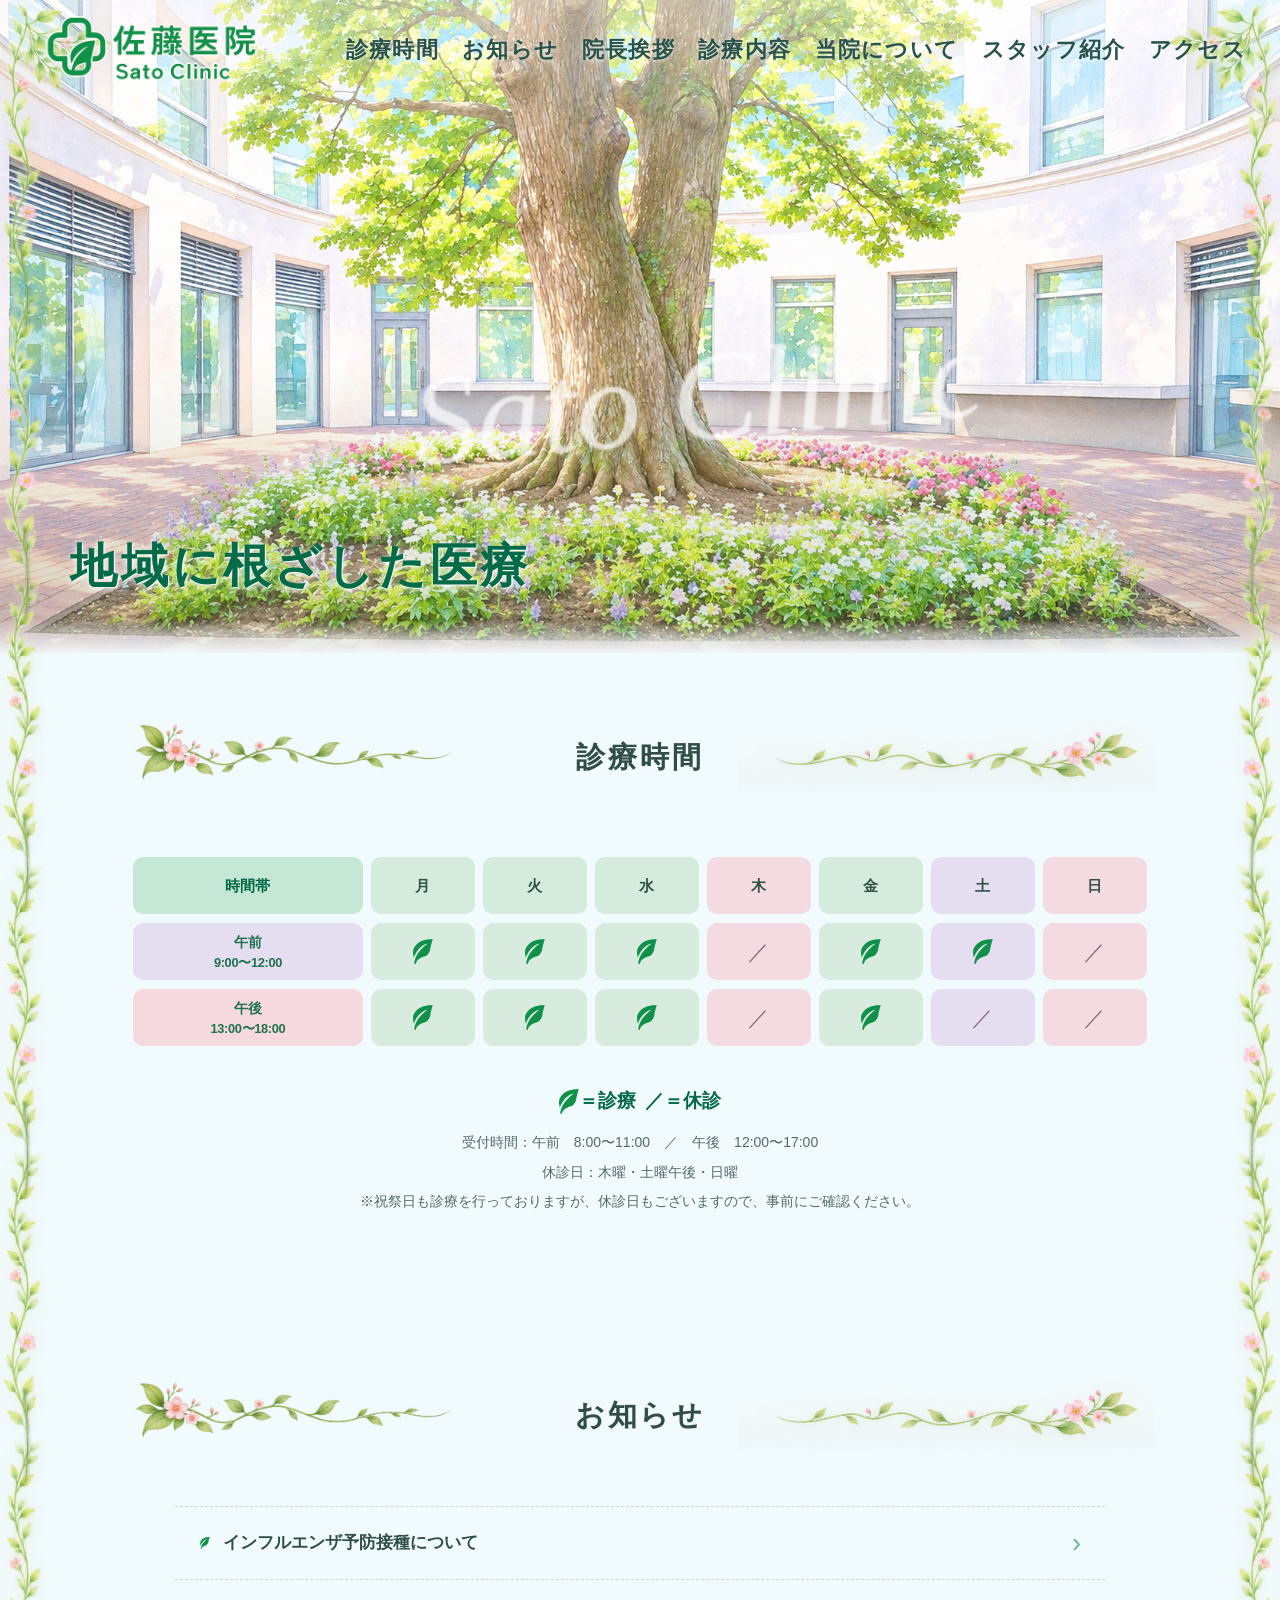
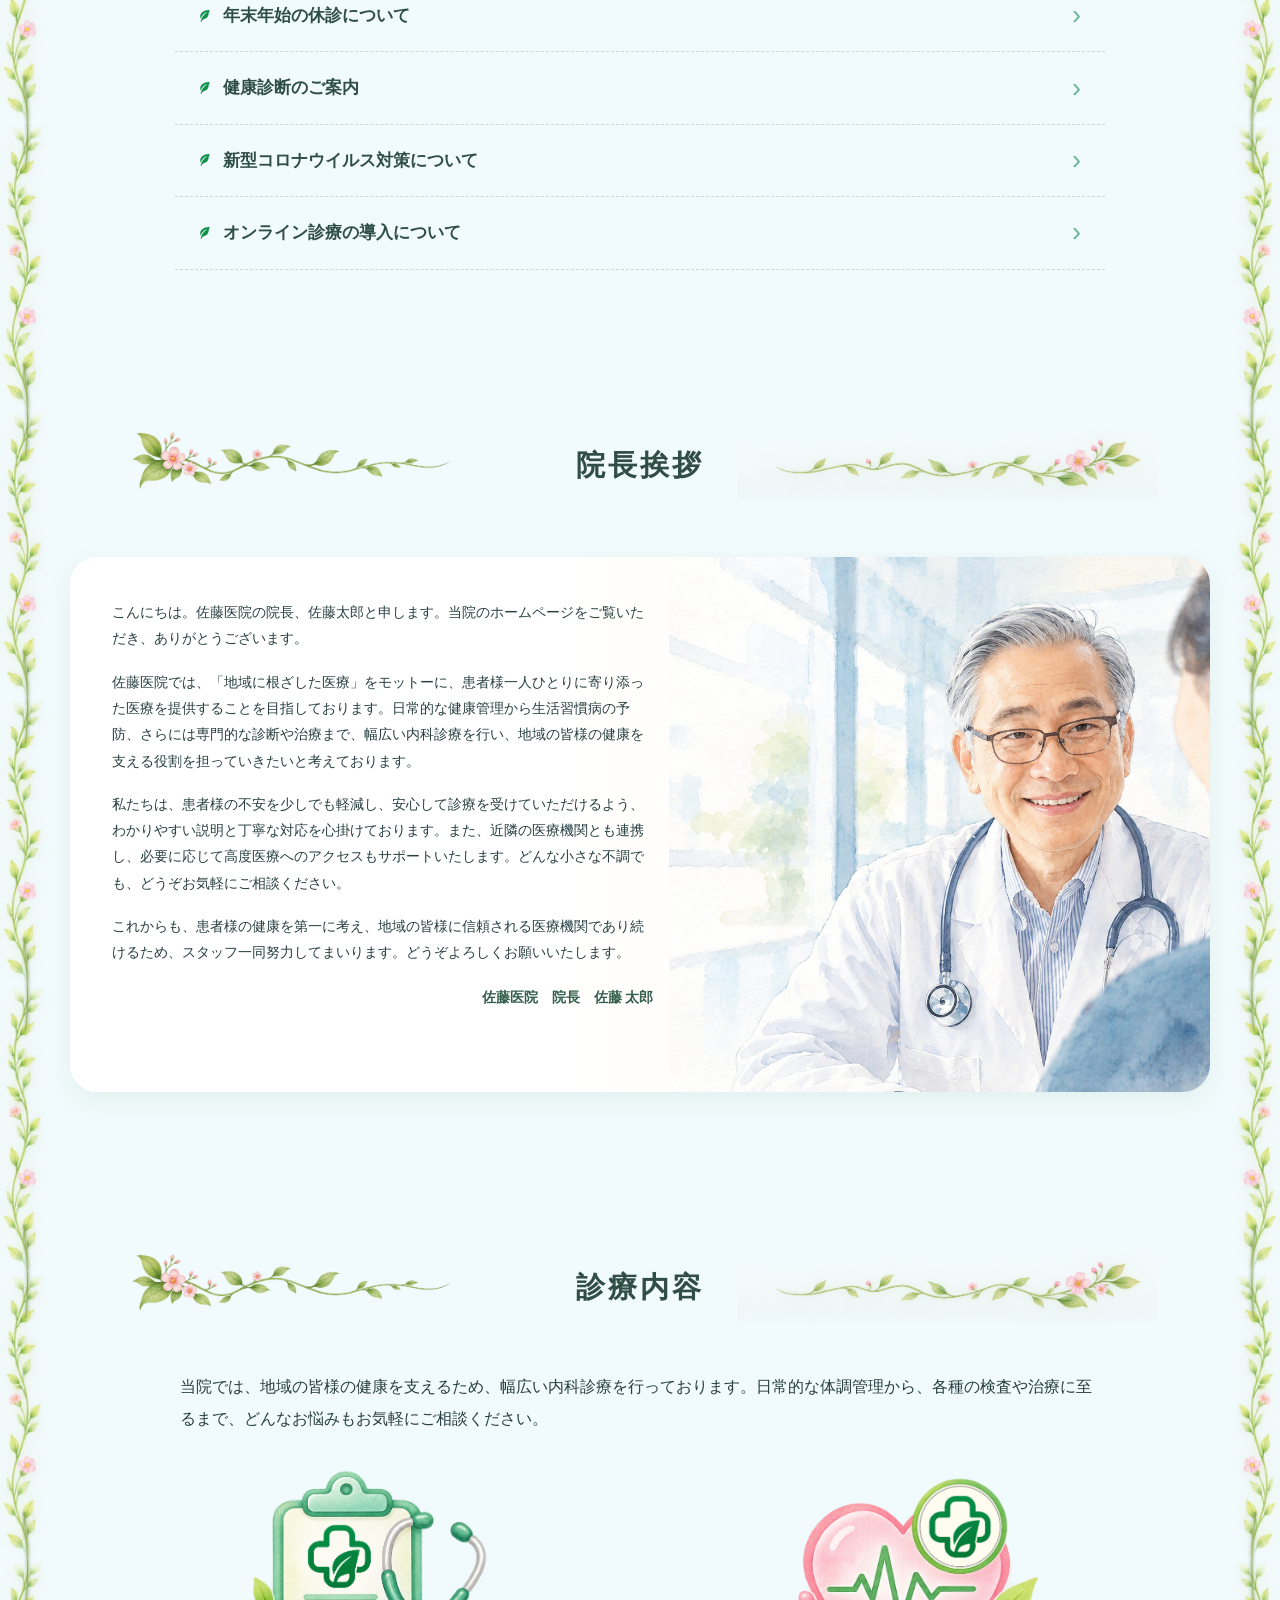
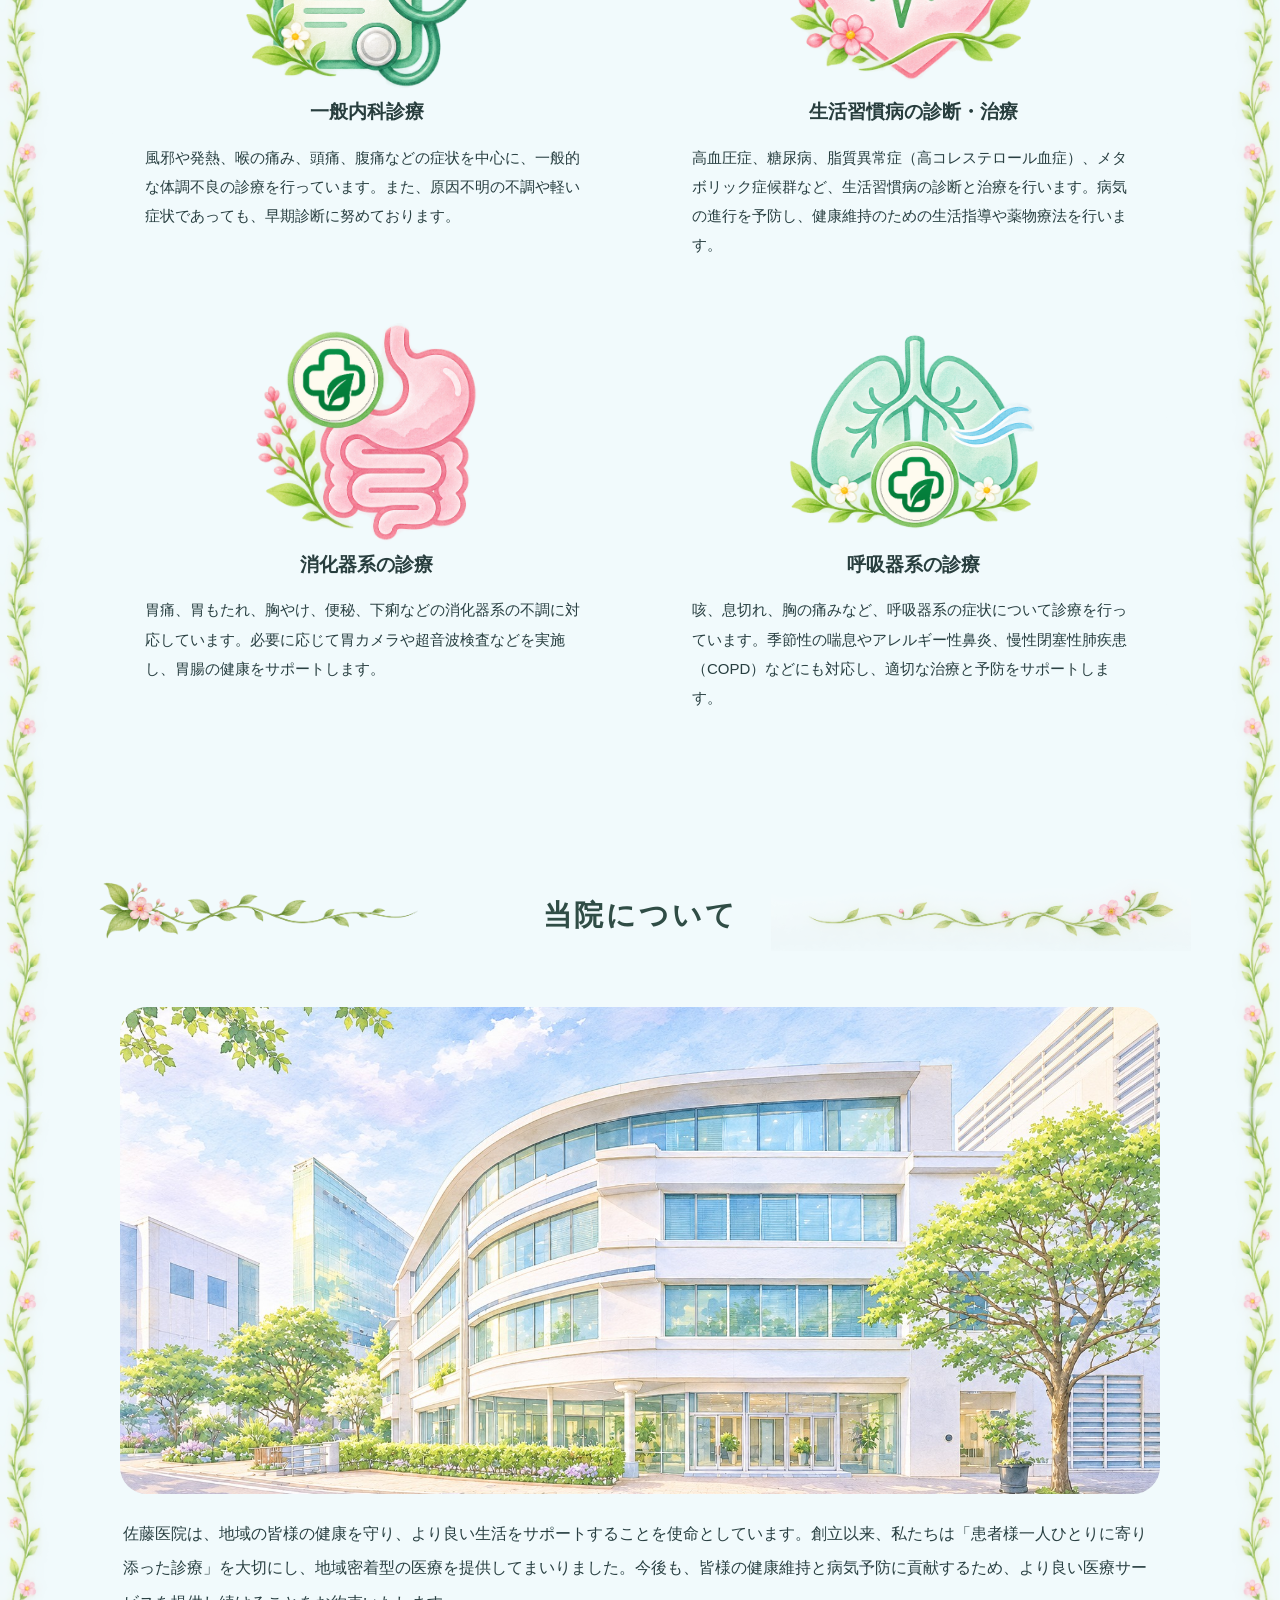
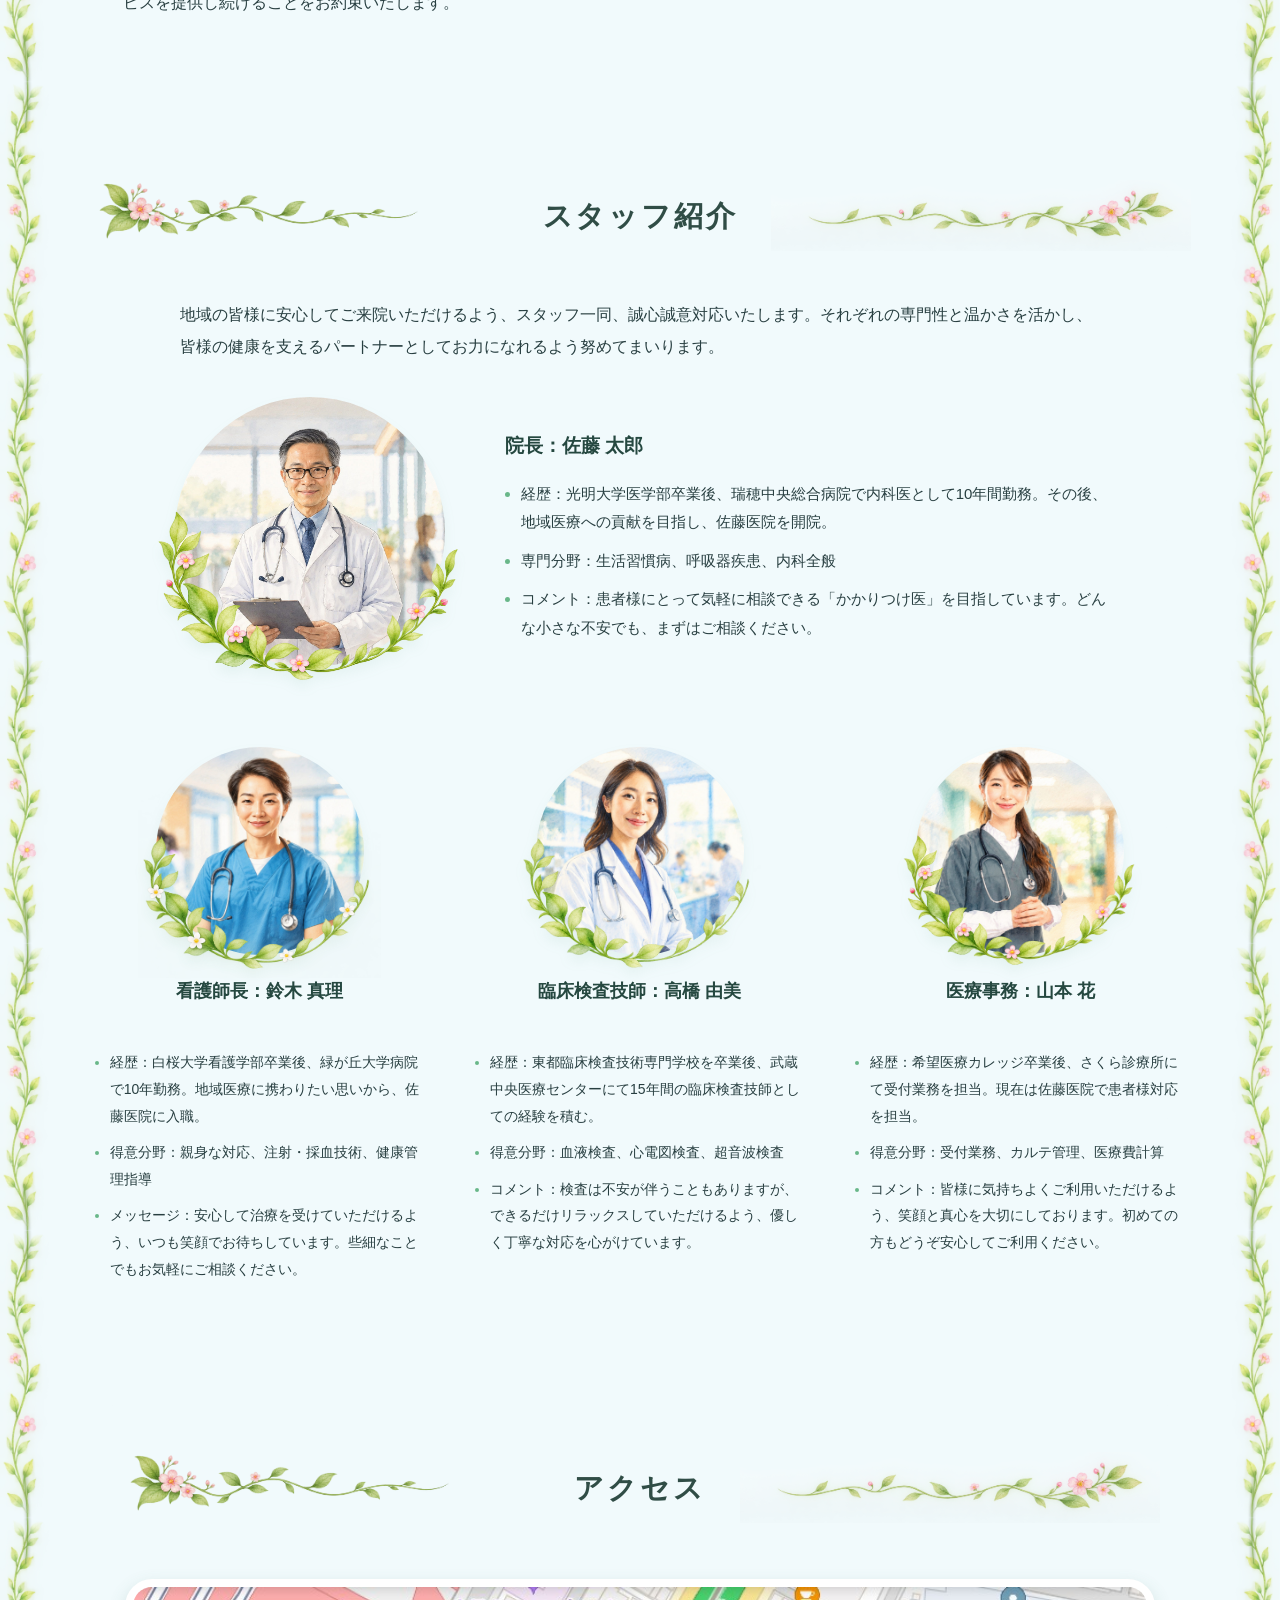
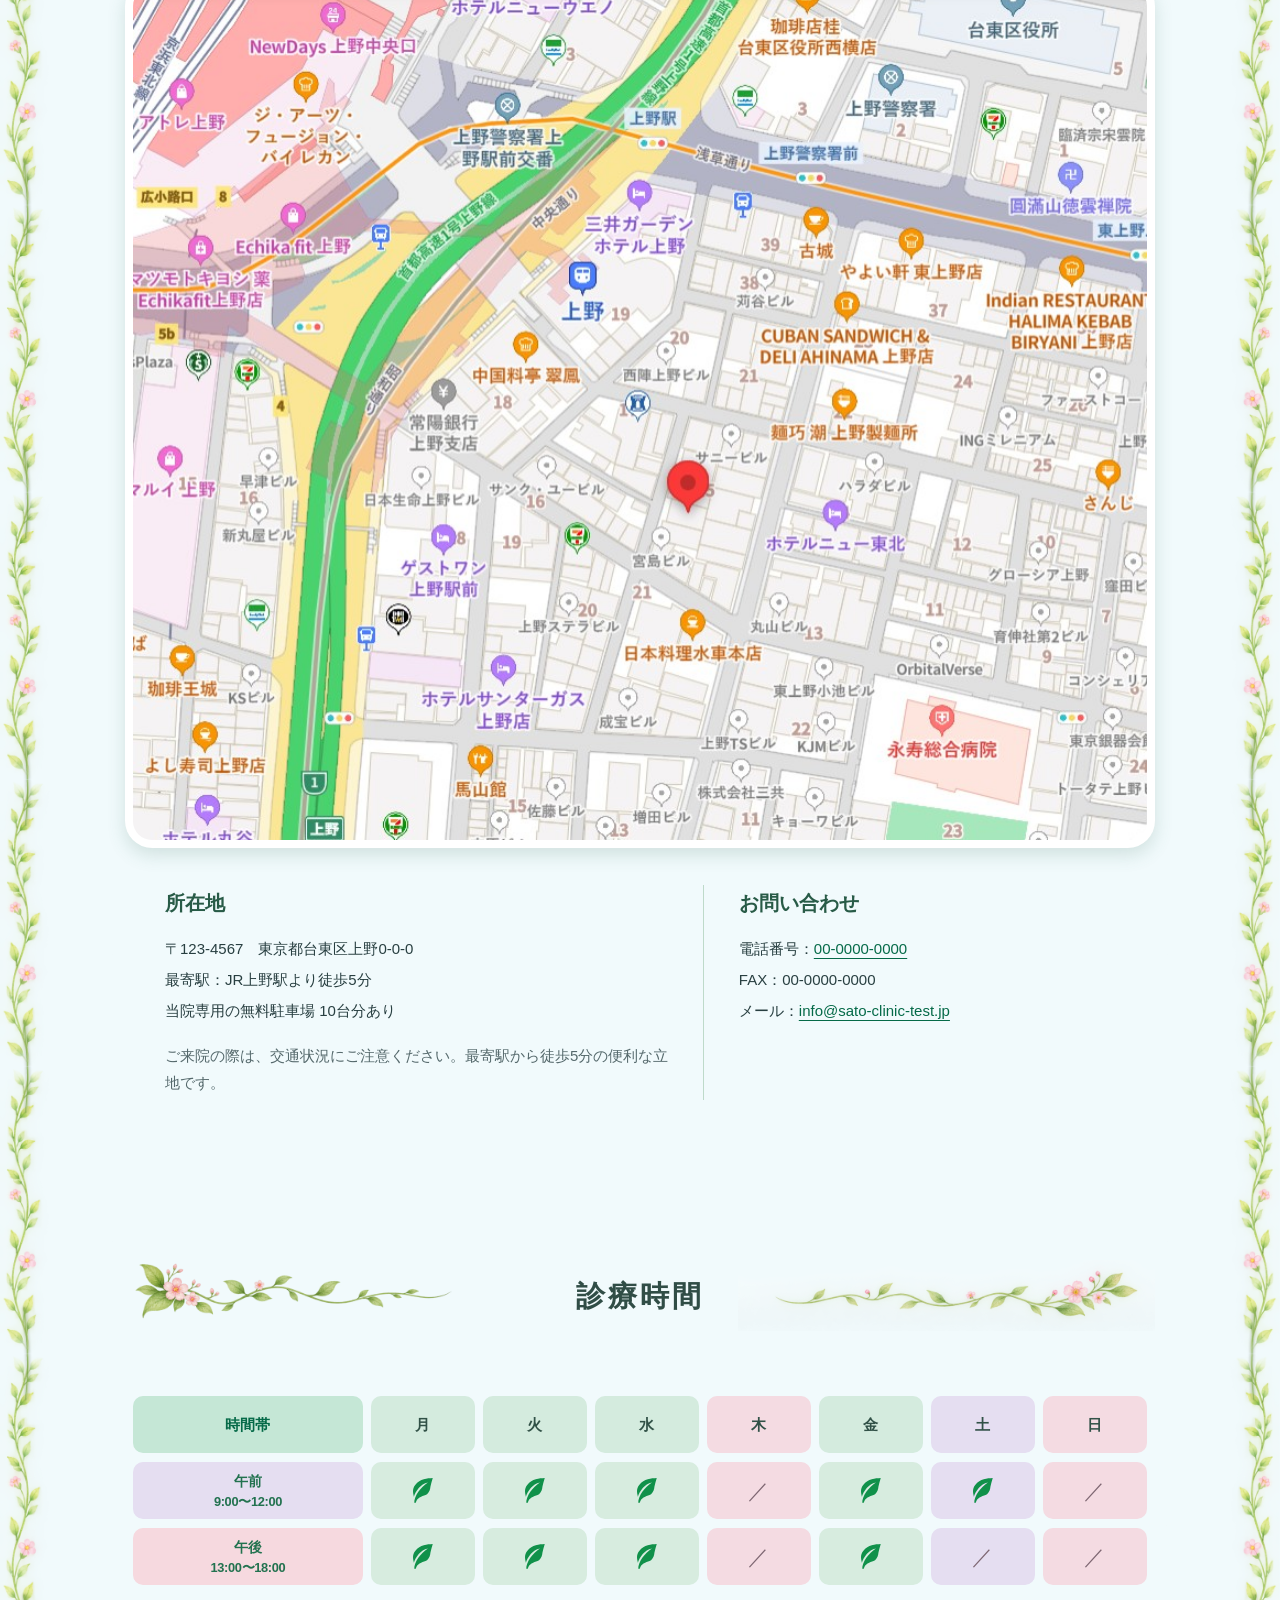
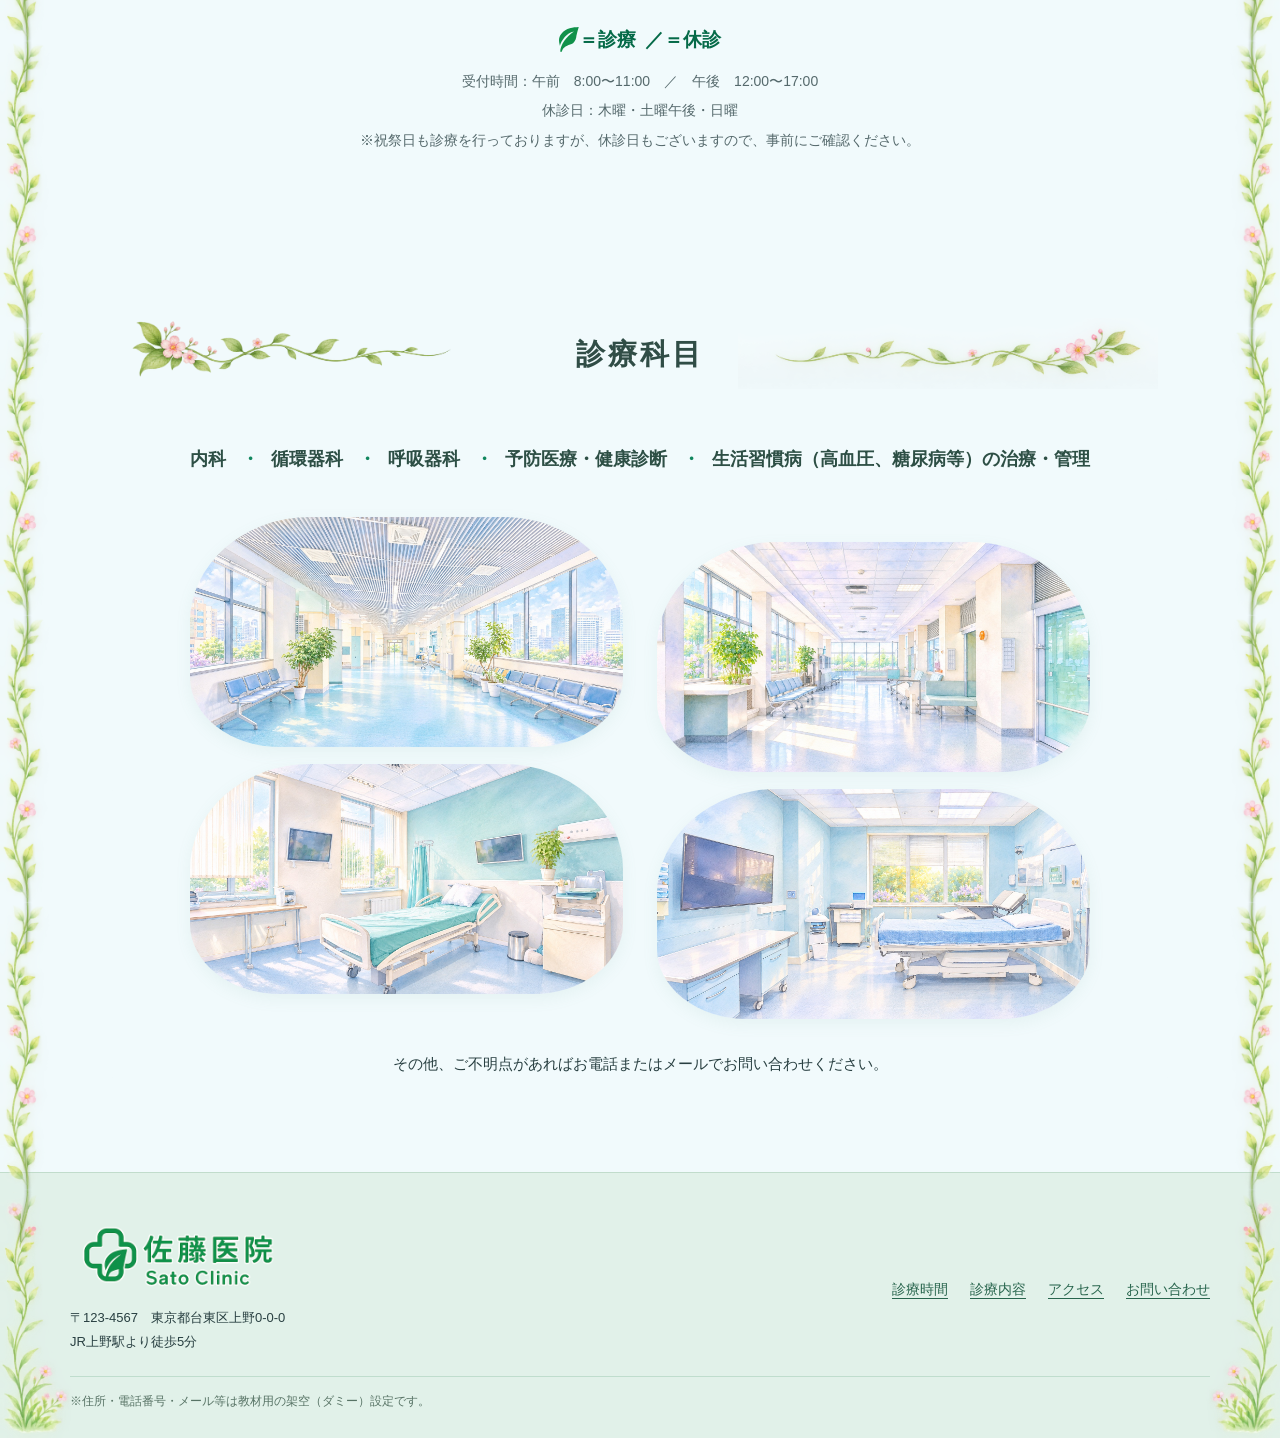
==== commit 3ec3b14f: "文字の調整" ====
--- a/index.html
+++ b/index.html
@@ -39,7 +39,7 @@
 <main id="main">
  <!-- 01. ファーストビュー -->
  <section class="hero" aria-labelledby="hero-title">
-  <div class="hero__content container"><p class="hero__script" aria-hidden="true">Sato Clinic</p><h1 id="hero-title">地域に根ざした医療</h1></div>
+  <div class="hero__content container"><p class="hero__script" aria-hidden="true">Sato Clinic</p><h1 id="hero-title" aria-label="地域に根ざした医療"><span aria-hidden="true">地</span><span aria-hidden="true">域</span><span aria-hidden="true">に</span><span aria-hidden="true">根</span><span aria-hidden="true">ざ</span><span aria-hidden="true">し</span><span aria-hidden="true">た</span><span aria-hidden="true">医</span><span aria-hidden="true">療</span></h1></div>
  </section>
  <!-- 02. 診療時間（上部） -->
  <section class="section section--hours" id="hours"><div class="container container--narrow">
@@ -48,7 +48,7 @@
 <thead><tr><th class="col-time" scope="col">時間帯</th><th scope="col" class="day">月</th><th scope="col" class="day">火</th><th scope="col" class="day">水</th><th scope="col" class="day is-holiday">木</th><th scope="col" class="day">金</th><th scope="col" class="day is-saturday">土</th><th scope="col" class="day is-holiday">日</th></tr></thead><tbody><tr><th class="time-slot" scope="row"><span>午前</span><small>9:00〜12:00</small></th><td class="availability-cell is-open"><img class="hours-open-icon" src="assets/illustrations/leaf.svg" alt="診療"></td><td class="availability-cell is-open"><img class="hours-open-icon" src="assets/illustrations/leaf.svg" alt="診療"></td><td class="availability-cell is-open"><img class="hours-open-icon" src="assets/illustrations/leaf.svg" alt="診療"></td><td class="availability-cell is-closed is-holiday"><span aria-label="休診">／</span></td><td class="availability-cell is-open"><img class="hours-open-icon" src="assets/illustrations/leaf.svg" alt="診療"></td><td class="availability-cell is-open is-saturday"><img class="hours-open-icon" src="assets/illustrations/leaf.svg" alt="診療"></td><td class="availability-cell is-closed is-holiday"><span aria-label="休診">／</span></td></tr><tr><th class="time-slot" scope="row"><span>午後</span><small>13:00〜18:00</small></th><td class="availability-cell is-open"><img class="hours-open-icon" src="assets/illustrations/leaf.svg" alt="診療"></td><td class="availability-cell is-open"><img class="hours-open-icon" src="assets/illustrations/leaf.svg" alt="診療"></td><td class="availability-cell is-open"><img class="hours-open-icon" src="assets/illustrations/leaf.svg" alt="診療"></td><td class="availability-cell is-closed is-holiday"><span aria-label="休診">／</span></td><td class="availability-cell is-open"><img class="hours-open-icon" src="assets/illustrations/leaf.svg" alt="診療"></td><td class="availability-cell is-closed is-saturday"><span aria-label="休診">／</span></td><td class="availability-cell is-closed is-holiday"><span aria-label="休診">／</span></td></tr></tbody>
 </table></div>
  <p class="hours-swipe-hint">表は左右にスクロールしてご覧ください。</p>
- <p class="hours-legend"><img class="hours-open-icon" src="assets/illustrations/leaf.svg" alt="">＝診療　／＝休診</p>
+ <p class="hours-legend"><span class="hours-legend__open"><img class="hours-open-icon" src="assets/illustrations/leaf.svg" alt="">＝診療</span><span>／＝休診</span></p>
  <div class="hours-notes"><p>受付時間：午前　8:00〜11:00　／　午後　12:00〜17:00</p><p>休診日：木曜・土曜午後・日曜</p><p>※祝祭日も診療を行っておりますが、休診日もございますので、事前にご確認ください。</p></div>
  </div></section>
  <!-- 03. お知らせ：本文は別ページ news.html -->
@@ -77,7 +77,7 @@
  <!-- 06. 当院について（原稿指定の概要のみ） -->
  <section class="section section--about" id="about"><div class="container">
  <h2 class="section-heading"><span>当院について</span></h2>
- <div class="about-block"><img src="assets/images/hospital_2_watercolor.jpg" alt="花と緑に囲まれた建物の中庭" loading="lazy"><p>佐藤医院は、地域の皆様の健康を守り、より良い生活をサポートすることを使命としています。創立以来、私たちは「患者様一人ひとりに寄り添った診療」を大切にし、地域密着型の医療を提供してまいりました。今後も、皆様の健康維持と病気予防に貢献するため、より良い医療サービスを提供し続けることをお約束いたします。</p></div>
+ <div class="about-block"><img src="assets/images/hospital_1_watercolor.jpg" alt="花と緑に囲まれた建物の中庭" loading="lazy"><p>佐藤医院は、地域の皆様の健康を守り、より良い生活をサポートすることを使命としています。創立以来、私たちは「患者様一人ひとりに寄り添った診療」を大切にし、地域密着型の医療を提供してまいりました。今後も、皆様の健康維持と病気予防に貢献するため、より良い医療サービスを提供し続けることをお約束いたします。</p></div>
  </div></section>
  <!-- 07. スタッフ紹介：独立したカードを追加・削除できます -->
  <section class="section section--staff" id="staff"><div class="container">
@@ -86,10 +86,10 @@
  <article class="staff-feature"><div class="staff-image-frame staff-image-frame--large staff-image-frame--director"><img src="assets/images/sato_taro2.jpg" alt="院長：佐藤 太郎" loading="lazy"></div><div class="staff-copy"><h3>院長：佐藤 太郎</h3><ul><li>経歴：光明大学医学部卒業後、瑞穂中央総合病院で内科医として10年間勤務。その後、地域医療への貢献を目指し、佐藤医院を開院。</li><li>専門分野：生活習慣病、呼吸器疾患、内科全般</li><li>コメント：患者様にとって気軽に相談できる「かかりつけ医」を目指しています。どんな小さな不安でも、まずはご相談ください。</li></ul></div></article>
  <div class="staff-grid"><article class="staff-card"><div class="staff-image-frame staff-image-frame--nurse-manager"><img src="assets/images/suzuki_mari2.jpg" alt="看護師長：鈴木 真理" loading="lazy"></div><h3>看護師長：鈴木 真理</h3><ul><li>経歴：白桜大学看護学部卒業後、緑が丘大学病院で10年勤務。地域医療に携わりたい思いから、佐藤医院に入職。</li><li>得意分野：親身な対応、注射・採血技術、健康管理指導</li><li>メッセージ：安心して治療を受けていただけるよう、いつも笑顔でお待ちしています。些細なことでもお気軽にご相談ください。</li></ul></article><article class="staff-card"><div class="staff-image-frame"><img src="assets/images/takahashi_yumi2.jpg" alt="臨床検査技師：高橋 由美" loading="lazy"></div><h3>臨床検査技師：高橋 由美</h3><ul><li>経歴：東都臨床検査技術専門学校を卒業後、武蔵中央医療センターにて15年間の臨床検査技師としての経験を積む。</li><li>得意分野：血液検査、心電図検査、超音波検査</li><li>コメント：検査は不安が伴うこともありますが、できるだけリラックスしていただけるよう、優しく丁寧な対応を心がけています。</li></ul></article><article class="staff-card"><div class="staff-image-frame staff-image-frame--office-staff"><img src="assets/images/yamamoto_hana2.jpg" alt="医療事務：山本 花" loading="lazy"></div><h3>医療事務：山本 花</h3><ul><li>経歴：希望医療カレッジ卒業後、さくら診療所にて受付業務を担当。現在は佐藤医院で患者様対応を担当。</li><li>得意分野：受付業務、カルテ管理、医療費計算</li><li>コメント：皆様に気持ちよくご利用いただけるよう、笑顔と真心を大切にしております。初めての方もどうぞ安心してご利用ください。</li></ul></article></div>
  </div></section>
- <!-- 08. アクセス：ダミー住所なので実際の地図埋め込みは控えています -->
+ <!-- 08. アクセス -->
  <section class="section section--access" id="access"><div class="container">
  <h2 class="section-heading"><span>アクセス</span></h2>
- <div class="map-placeholder" aria-label="地図表示エリア。教材用の架空住所のため地図は非表示"><div class="map-placeholder__art" aria-hidden="true"><span class="map-placeholder__street map-placeholder__street--one"></span><span class="map-placeholder__street map-placeholder__street--two"></span><span class="map-placeholder__street map-placeholder__street--three"></span><span class="map-placeholder__street map-placeholder__street--four"></span></div><div class="map-placeholder__message"><span class="map-placeholder__pin" aria-hidden="true"></span><strong>地図表示エリア</strong><small>教材用の架空住所のため、地図は表示していません。</small></div></div>
+ <figure class="access-map"><img src="assets/images/map.jpg" alt="上野駅周辺の地図。医院の位置を赤いピンで表示しています。" loading="lazy"></figure>
  <div class="access-details"><div class="access-details__location"><h3>所在地</h3><p>〒123-4567　東京都台東区上野0-0-0</p><p>最寄駅：JR上野駅より徒歩5分</p><p>当院専用の無料駐車場 10台分あり</p><p class="access-details__notice">ご来院の際は、交通状況にご注意ください。最寄駅から徒歩5分の便利な立地です。</p></div><div class="contact-panel" id="contact"><h3>お問い合わせ</h3><p>電話番号：<a href="tel:0000000000">00-0000-0000</a></p><p>FAX：00-0000-0000</p><p>メール：<a href="mailto:info@sato-clinic-test.jp">info@sato-clinic-test.jp</a></p></div></div>
  </div></section>
  <!-- 09. 診療時間（下部にも掲載） -->
@@ -98,7 +98,7 @@
 <thead><tr><th class="col-time" scope="col">時間帯</th><th scope="col" class="day">月</th><th scope="col" class="day">火</th><th scope="col" class="day">水</th><th scope="col" class="day is-holiday">木</th><th scope="col" class="day">金</th><th scope="col" class="day is-saturday">土</th><th scope="col" class="day is-holiday">日</th></tr></thead><tbody><tr><th class="time-slot" scope="row"><span>午前</span><small>9:00〜12:00</small></th><td class="availability-cell is-open"><img class="hours-open-icon" src="assets/illustrations/leaf.svg" alt="診療"></td><td class="availability-cell is-open"><img class="hours-open-icon" src="assets/illustrations/leaf.svg" alt="診療"></td><td class="availability-cell is-open"><img class="hours-open-icon" src="assets/illustrations/leaf.svg" alt="診療"></td><td class="availability-cell is-closed is-holiday"><span aria-label="休診">／</span></td><td class="availability-cell is-open"><img class="hours-open-icon" src="assets/illustrations/leaf.svg" alt="診療"></td><td class="availability-cell is-open is-saturday"><img class="hours-open-icon" src="assets/illustrations/leaf.svg" alt="診療"></td><td class="availability-cell is-closed is-holiday"><span aria-label="休診">／</span></td></tr><tr><th class="time-slot" scope="row"><span>午後</span><small>13:00〜18:00</small></th><td class="availability-cell is-open"><img class="hours-open-icon" src="assets/illustrations/leaf.svg" alt="診療"></td><td class="availability-cell is-open"><img class="hours-open-icon" src="assets/illustrations/leaf.svg" alt="診療"></td><td class="availability-cell is-open"><img class="hours-open-icon" src="assets/illustrations/leaf.svg" alt="診療"></td><td class="availability-cell is-closed is-holiday"><span aria-label="休診">／</span></td><td class="availability-cell is-open"><img class="hours-open-icon" src="assets/illustrations/leaf.svg" alt="診療"></td><td class="availability-cell is-closed is-saturday"><span aria-label="休診">／</span></td><td class="availability-cell is-closed is-holiday"><span aria-label="休診">／</span></td></tr></tbody>
 </table></div>
  <p class="hours-swipe-hint">表は左右にスクロールしてご覧ください。</p>
- <p class="hours-legend"><img class="hours-open-icon" src="assets/illustrations/leaf.svg" alt="">＝診療　／＝休診</p>
+ <p class="hours-legend"><span class="hours-legend__open"><img class="hours-open-icon" src="assets/illustrations/leaf.svg" alt="">＝診療</span><span>／＝休診</span></p>
  <div class="hours-notes"><p>受付時間：午前　8:00〜11:00　／　午後　12:00〜17:00</p><p>休診日：木曜・土曜午後・日曜</p><p>※祝祭日も診療を行っておりますが、休診日もございますので、事前にご確認ください。</p></div>
  </div></section>
  <!-- 10. 診療科目・関連写真 -->
--- a/css/style.css
+++ b/css/style.css
@@ -30,7 +30,7 @@
 }
 
 *, *::before, *::after {box-sizing: border-box;}
-html {scroll-behavior: smooth; scroll-padding-top: 85px;}
+html {scroll-behavior: smooth; scroll-padding-top: 110px;}
 body {position:relative; margin: 0; background: var(--color-bg); color: var(--color-text); font-family: var(--font-body); font-size: var(--font-size-body); line-height: 1.85; overflow-x: clip;}
 /* =====================================================
    左右装飾：素材3点を縦に連結し右側だけ mirror 表示
@@ -68,15 +68,16 @@
 /* -----------------------------------------------------
    01 ヘッダー、ロゴ、ナビゲーション
    ----------------------------------------------------- */
-.site-header {position:absolute;inset:0 0 auto 0;z-index:50;}
+.site-header {position:sticky;top:0;z-index:50;margin-bottom:-100px;transition:background-color .25s,backdrop-filter .25s;}
+.site-header.is-past-hero {background:rgba(241,250,252,.72);backdrop-filter:blur(6px);}
 .site-header__inner {width:min(100% - 64px,1320px);margin-inline:auto;min-height:100px;display:flex;align-items:center;justify-content:space-between;gap:28px;}
 .brand {display:inline-flex;align-items:center;gap:8px;text-decoration:none;flex:none;color:var(--color-green-deep);line-height:1.16;}
 .brand img {width:58px;height:58px;filter:drop-shadow(0 1px 2px #ffffffd6);}
 .brand__wordmark {display:flex;flex-direction:column;white-space:nowrap;}
 .brand__wordmark strong {font-size:clamp(23px,2.3vw,31px);font-weight:800;letter-spacing:.075em;text-shadow:0 1px 3px #fff;}
 .brand__wordmark small {font-family:Georgia,serif;color:var(--color-green);font-size:13px;letter-spacing:.03em;}
-.primary-navigation ul {display:flex;align-items:center;gap:clamp(9px,1.35vw,21px);list-style:none;padding:0;margin:0;}
-.primary-navigation a {font-size:clamp(12px,.93vw,14px);font-weight:700;color:#28524a;text-shadow:0 1px 4px #fffc;white-space:nowrap;text-decoration:none;padding:9px 2px;border-bottom:2px solid transparent;transition:color .2s,border-color .2s;}
+.primary-navigation ul {display:flex;align-items:center;gap:clamp(14px,1.5vw,24px);list-style:none;padding:0;margin:0;}
+.primary-navigation a {font-size:22px;font-weight:700;letter-spacing:.06em;color:#28524a;text-shadow:0 1px 4px #fffc;white-space:nowrap;text-decoration:none;padding:9px 2px;border-bottom:2px solid transparent;transition:color .2s,border-color .2s;}
 .primary-navigation a:hover,.primary-navigation a:focus-visible {color:var(--color-green-deep);border-color:var(--color-green);}
 .menu-toggle {display:none;}
 
@@ -87,6 +88,19 @@
 .hero::after {content:"";position:absolute;left:0;right:0;bottom:-2px;height:35px;background:linear-gradient(to bottom,transparent,var(--color-bg));pointer-events:none;}
 .hero__content {position:relative;z-index:2;padding-bottom:55px;}
 .hero h1 {margin:0;color:var(--color-green-deep);font-size:clamp(31px,3.7vw,50px);font-weight:800;letter-spacing:.08em;line-height:1.34;text-shadow:0 2px 7px #fff, 1px 1px 1px #f1fff1;}
+.hero h1 span {display:inline-block;animation:hero-title-wave 1.8s ease-in-out infinite;}
+.hero h1 span:nth-child(2) {animation-delay:.12s;}
+.hero h1 span:nth-child(3) {animation-delay:.24s;}
+.hero h1 span:nth-child(4) {animation-delay:.36s;}
+.hero h1 span:nth-child(5) {animation-delay:.48s;}
+.hero h1 span:nth-child(6) {animation-delay:.60s;}
+.hero h1 span:nth-child(7) {animation-delay:.72s;}
+.hero h1 span:nth-child(8) {animation-delay:.84s;}
+.hero h1 span:nth-child(9) {animation-delay:.96s;}
+@keyframes hero-title-wave {
+  0%,100% {transform:translateY(0);}
+  50% {transform:translateY(-8px);}
+}
 .hero__script {position:absolute;left:30%;bottom:clamp(142px,15vw,192px);margin:0;font:italic clamp(72px,10vw,154px)/1 Georgia,serif;color:rgba(255,255,255,.28);white-space:nowrap;text-shadow:0 0 3px #fff9;pointer-events:none;transform:rotate(-5deg);}
 
 /* -----------------------------------------------------
@@ -123,12 +137,13 @@
 .hours-table tbody tr:nth-child(2) .time-slot {background:var(--color-pink);}
 .hours-table .availability-cell.is-open {background:#d7ecdf;color:var(--color-green);font-size:25px;font-weight:800;}
 .hours-table .availability-cell.is-closed {background:#f6d9df;color:#7d6671;font-size:21px;}
-.hours-open-icon {width:20px;height:25px;object-fit:contain;vertical-align:middle;}
+.hours-open-icon {display:block;width:20px;height:25px;object-fit:contain;margin:0 auto;}
 .hours-table .day.is-holiday,.hours-table .availability-cell.is-holiday {background:#f4dbe2;}
 .hours-table .day.is-saturday,.hours-table .availability-cell.is-saturday {background:var(--color-lavender);}
 .hours-table .availability-cell.is-saturday.is-open {color:var(--color-green);}
 .hours-swipe-hint {display:none;}
-.hours-legend {text-align:center;color:var(--color-green-deep);font-weight:800;font-size:19px;margin:28px 0 11px;}
+.hours-legend {display:flex;align-items:center;justify-content:center;gap:.45em;color:var(--color-green-deep);font-weight:800;font-size:19px;margin:28px 0 11px;}
+.hours-legend__open {display:inline-flex;align-items:center;}
 .hours-notes {text-align:center;color:var(--color-muted);max-width:800px;margin:auto;font-size:14px;}
 .hours-notes p {margin:4px 0;}
 
@@ -200,21 +215,10 @@
 .staff-card ul {font-size:14px;}
 
 /* -----------------------------------------------------
-   10 アクセス：推測した地図や座標は表示しない
-   ----------------------------------------------------- */
-.map-placeholder {position:relative;overflow:hidden;min-height:390px;max-width:1030px;margin:0 auto;border-radius:var(--radius-lg);background:linear-gradient(130deg,#f3f5e9,#e2eef0 45%,#edf1e1);border:8px solid rgba(255,255,255,.78);box-shadow:0 7px 18px #467c6330;display:flex;align-items:center;justify-content:center;}
-.map-placeholder__art {position:absolute;inset:0;opacity:.62;pointer-events:none;background:repeating-linear-gradient(0deg,transparent 0 48px,#d6e5db 49px 52px,transparent 54px 89px),repeating-linear-gradient(90deg,transparent 0 52px,#d9e2d6 54px 57px,transparent 59px 98px);}
-.map-placeholder__art::before {content:"";position:absolute;inset:0 35% 0 28%;background:#cdebc4;filter:blur(23px);transform:rotate(16deg);opacity:.8;}
-.map-placeholder__street {position:absolute;display:block;background:#fff9;box-shadow:0 0 0 2px #e6d9a9a1;}
-.map-placeholder__street--one {width:150%;height:29px;top:29%;left:-10%;transform:rotate(10deg);}
-.map-placeholder__street--two {width:150%;height:23px;top:77%;left:-10%;transform:rotate(-25deg);}
-.map-placeholder__street--three {height:150%;width:23px;top:-20%;left:45%;transform:rotate(22deg);}
-.map-placeholder__street--four {height:150%;width:23px;top:-20%;left:74%;transform:rotate(-18deg);}
-.map-placeholder__message {position:relative;z-index:1;display:flex;flex-direction:column;align-items:center;gap:8px;text-align:center;padding:30px 44px;background:#ffffffee;border:1px solid #d6e5dd;border-radius:20px;box-shadow:0 12px 24px #66847730;}
-.map-placeholder__message strong {font-size:23px;color:#2a5d4b;}
-.map-placeholder__message small {font-size:13px;color:#587169;}
-.map-placeholder__pin {width:30px;height:30px;background:#de686f;border:6px solid #e88389;border-radius:50% 50% 50% 0;transform:rotate(-45deg);position:relative;}
-.map-placeholder__pin::after {content:"";position:absolute;inset:5px;background:white;border-radius:50%;}
+   10 アクセス
+   ----------------------------------------------------- */
+.access-map {overflow:hidden;max-width:1030px;margin:0 auto;border:8px solid rgba(255,255,255,.78);border-radius:var(--radius-lg);box-shadow:0 7px 18px #467c6330;background:#fff;}
+.access-map img {width:100%;height:auto;}
 .access-details {max-width:950px;margin:37px auto 0;display:grid;grid-template-columns:1.1fr .9fr;gap:34px;}
 .access-details h3 {margin:0 0 13px;font-size:20px;color:#285b47;}
 .access-details p,.contact-panel p {margin:3px 0;font-size:15px;}
@@ -265,13 +269,25 @@
   .brand img {width:48px;height:48px;}
   .brand__wordmark strong {font-size:24px;}
   .brand__wordmark small {font-size:11px;}
-  .primary-navigation ul {gap:10px;}
-  .primary-navigation a {font-size:12px;}
+  .primary-navigation ul {gap:0;}
   .greeting-panel {min-height:580px;}
   .greeting-panel__copy {font-size:14px;}
 }
+@media (min-width:851px) and (max-width:1240px) {
+  .menu-toggle {position:relative;display:flex;flex-direction:column;align-items:center;justify-content:center;gap:6px;width:48px;height:48px;z-index:2;border:1px solid #8bc4a7;border-radius:12px;background:#fffffff2;color:#1a6e4c;cursor:pointer;box-shadow:0 1px 7px #236c3920;}
+  .menu-toggle span {display:block;width:22px;height:2px;background:currentColor;border-radius:2px;transition:transform .2s,opacity .2s;}
+  .menu-toggle[aria-expanded="true"] span:nth-child(1) {transform:translateY(8px) rotate(45deg);}
+  .menu-toggle[aria-expanded="true"] span:nth-child(2) {opacity:0;}
+  .menu-toggle[aria-expanded="true"] span:nth-child(3) {transform:translateY(-8px) rotate(-45deg);}
+  .primary-navigation {position:absolute;top:96px;left:24px;right:24px;padding:10px 18px;background:#fffffffa;border:1px solid #c8e5d5;border-radius:18px;box-shadow:0 12px 28px #266d4840;display:none;}
+  .primary-navigation.is-open {display:block;}
+  .primary-navigation ul {flex-direction:column;align-items:stretch;gap:0;}
+  .primary-navigation li+li {border-top:1px solid #e5f1e9;}
+  .primary-navigation a {display:block;padding:11px 4px;text-shadow:none;}
+}
 @media (max-width:850px) {
   :root {--side-padding:48px;--section-space:68px;}
+  .site-header {margin-bottom:-80px;}
   .site-header__inner {min-height:80px;}
   .menu-toggle {position:relative;display:flex;flex-direction:column;align-items:center;justify-content:center;gap:6px;width:48px;height:48px;z-index:2;border:1px solid #8bc4a7;border-radius:12px;background:#fffffff2;color:#1a6e4c;cursor:pointer;box-shadow:0 1px 7px #236c3920;}
   .menu-toggle span {display:block;width:22px;height:2px;background:currentColor;border-radius:2px;transition:transform .2s,opacity .2s;}
@@ -282,7 +298,7 @@
   .primary-navigation.is-open {display:block;}
   .primary-navigation ul {display:flex;flex-direction:column;align-items:stretch;gap:0;}
   .primary-navigation li+li {border-top:1px solid #e5f1e9;}
-  .primary-navigation a {display:block;padding:11px 4px;font-size:15px;text-shadow:none;}
+  .primary-navigation a {display:block;padding:11px 4px;text-shadow:none;}
   .hero {min-height:500px;}
   .hero__script {font-size:88px;left:14%;bottom:155px;}
   .greeting-panel {grid-template-columns:1.13fr .87fr;}
@@ -298,6 +314,8 @@
    ----------------------------------------------------- */
 @media (max-width:640px) {
   :root {--side-padding:29px;--section-space:63px;--font-size-body:15px;}
+  html {scroll-padding-top:88px;}
+  .site-header {margin-bottom:-78px;}
   .site-header__inner {width:calc(100% - 42px);min-height:78px;}
   .brand {gap:5px;}
   .brand img {width:43px;height:43px;}
@@ -346,10 +364,6 @@
   .staff-card .staff-image-frame {width:192px;}
   .staff-card h3 {min-height:0;margin:12px 0;}
   .staff-card ul {font-size:14px;}
-  .map-placeholder {min-height:300px;}
-  .map-placeholder__message {padding:24px 20px;margin:12px;}
-  .map-placeholder__message strong {font-size:19px;}
-  .map-placeholder__message small {font-size:12px;}
   .access-details {grid-template-columns:1fr;gap:24px;}
   .access-details h3 {font-size:18px;}
   .access-details p,.contact-panel p {font-size:14px;}
@@ -378,26 +392,27 @@
 @media (prefers-reduced-motion:reduce) {
  html {scroll-behavior:auto;}
  *,*::before,*::after {transition-duration:0s !important;animation-duration:0s !important;}
+ .hero h1 span {animation:none;}
 }
 
 /* =====================================================
    添付ロゴ（clinic-logo.png）：文字を重ね書きせず1枚のロゴを表示
    ===================================================== */
 .brand--image {display:inline-flex; align-items:center; min-width:0;}
-.brand--image img {width:clamp(195px, 18vw, 250px); height:auto; filter:drop-shadow(0 1px 2px #ffffffe8);}
+.brand--image img {width:clamp(210px, 19vw, 270px); height:auto; filter:none;}
 .site-footer__brand .brand--image img {width:220px; height:auto;}
 @media (max-width:1090px) {
-  .brand--image img {width:190px; height:auto;}
+  .brand--image img {width:205px; height:auto;}
 }
 @media (max-width:640px) {
   /* 横幅390pxで約52px。葉と花が判別できるサイズを維持。 */
   .side-botanical {--border-art-width:clamp(48px, 13.3vw, 58px); opacity:.95;}
-  .brand--image img {width:175px; height:auto;}
+  .brand--image img {width:185px; height:auto;}
   .section-heading::before,.section-heading::after {height:37px;}
   .site-footer__brand .brand--image img {width:190px;}
 }
 @media (max-width:350px) {
   .side-botanical {--border-art-width:48px;}
-  .brand--image img {width:160px;}
+  .brand--image img {width:170px;}
   .section-heading::before,.section-heading::after {min-width:16px; height:31px;}
 }
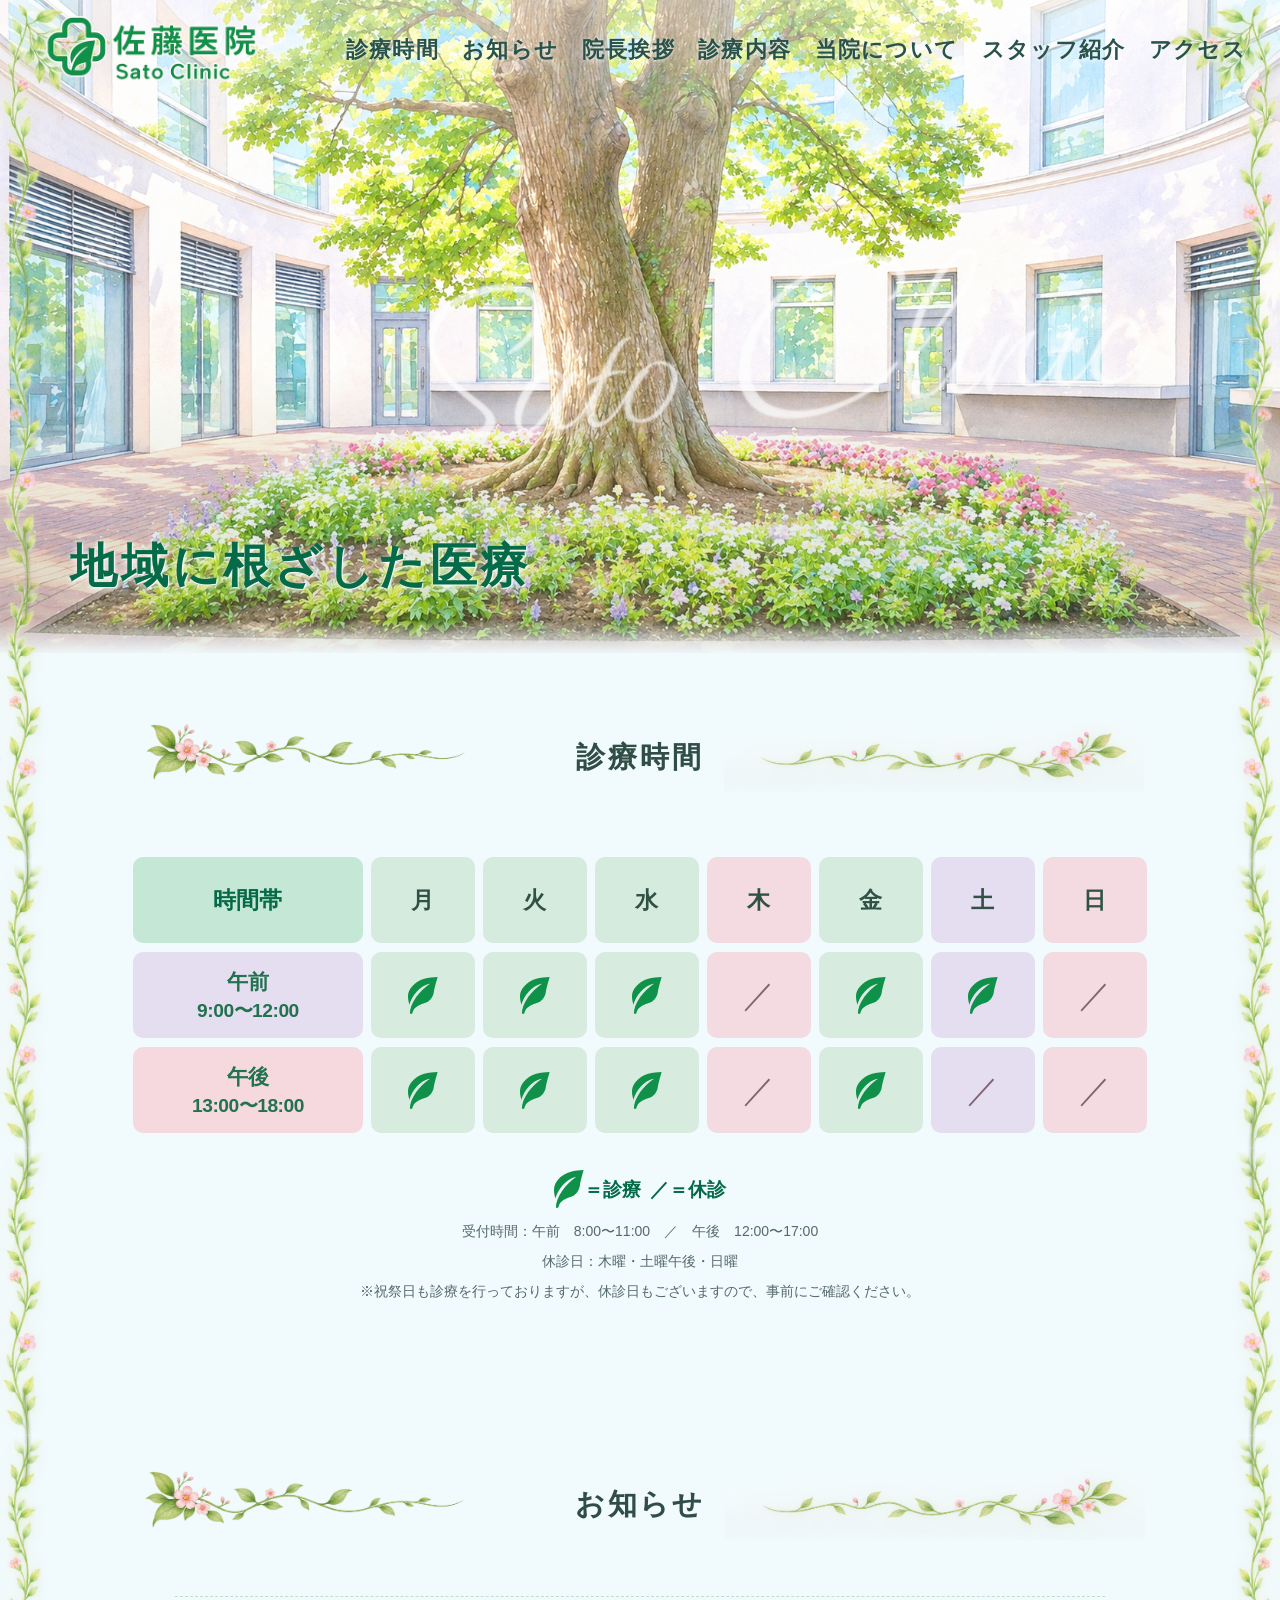
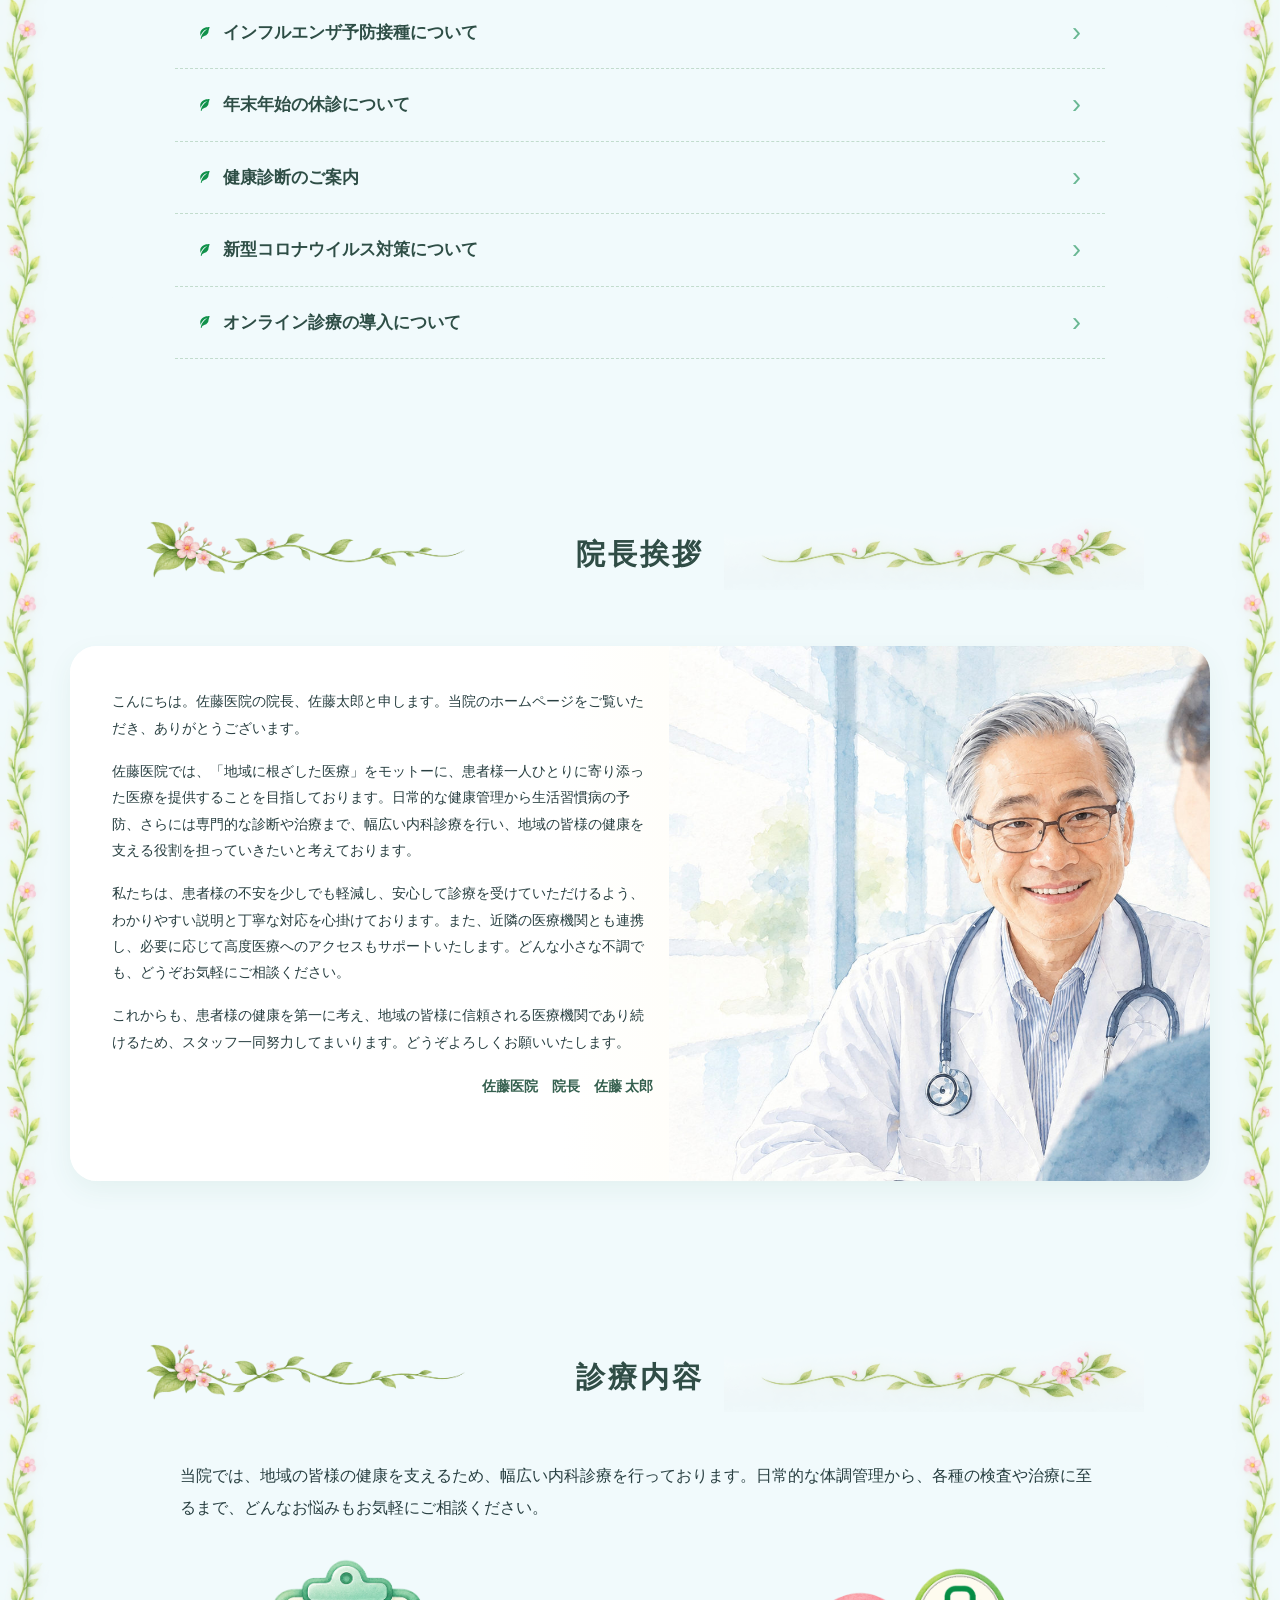
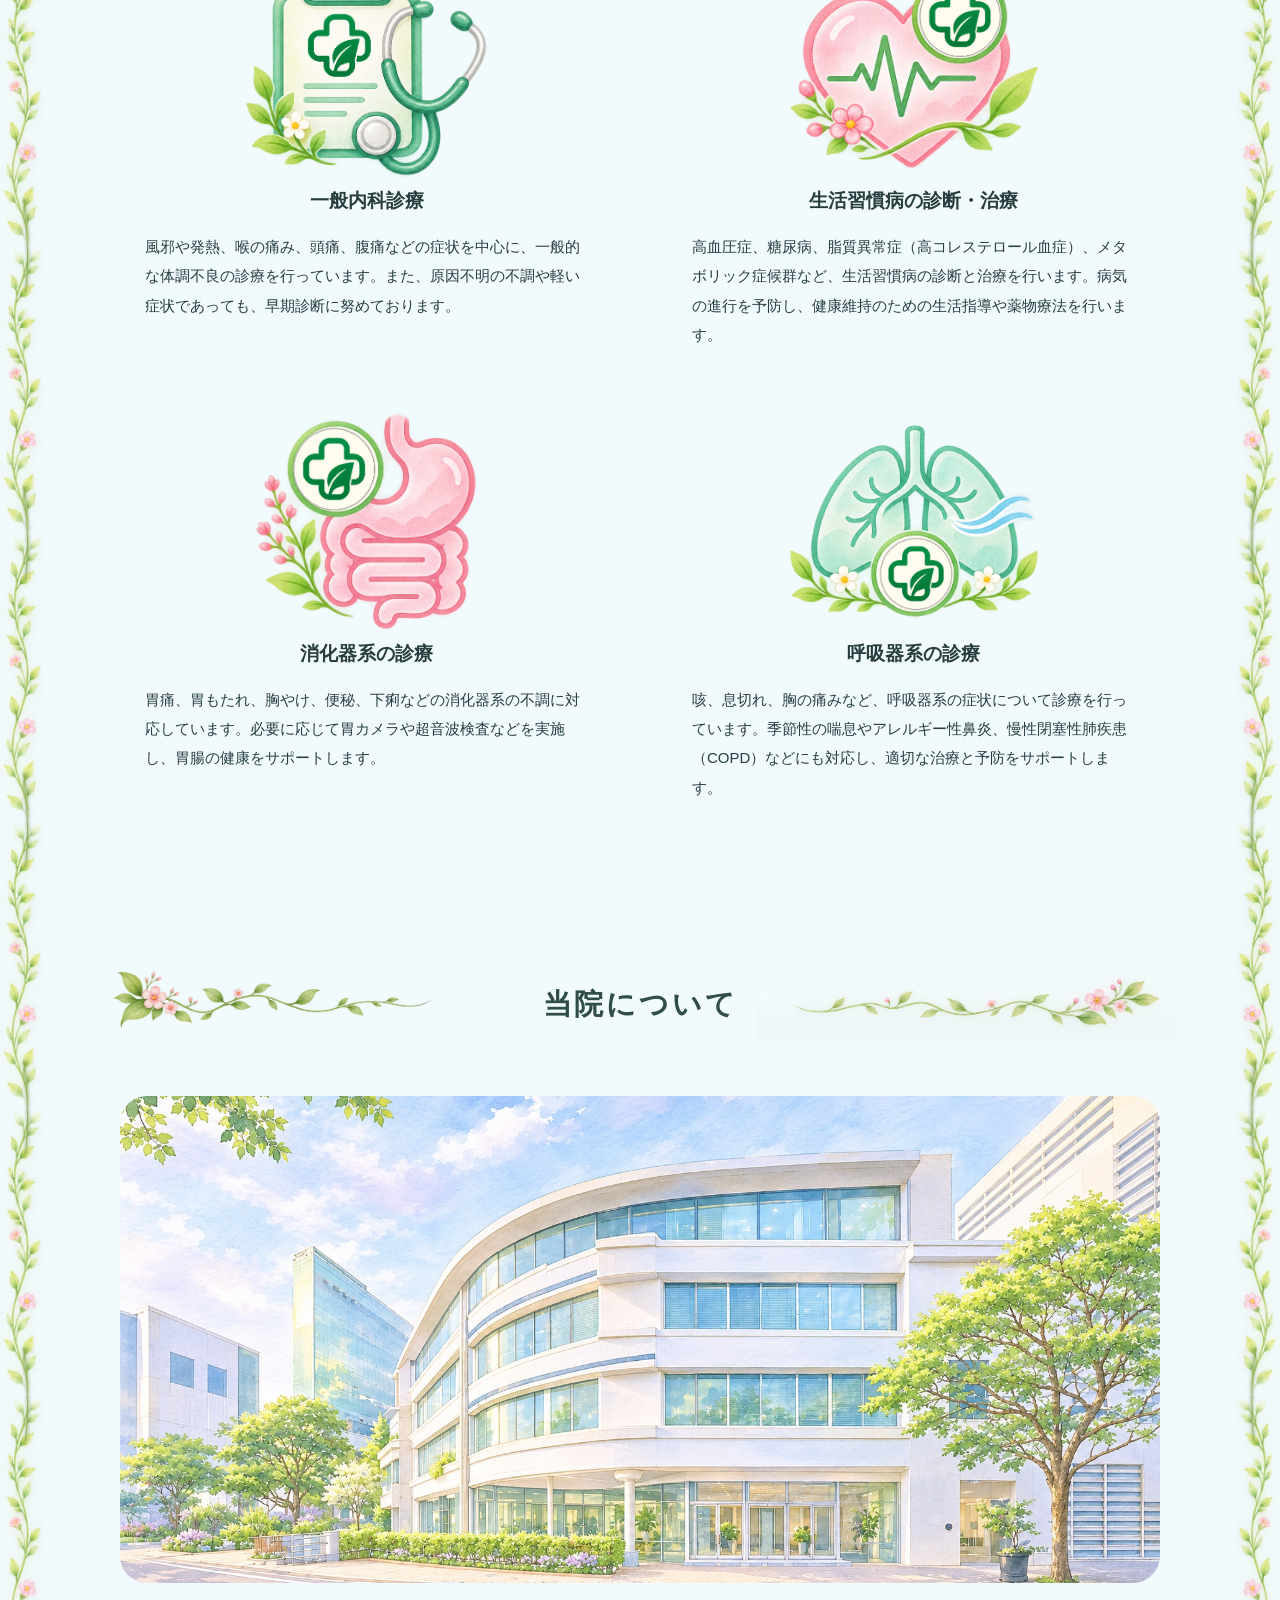
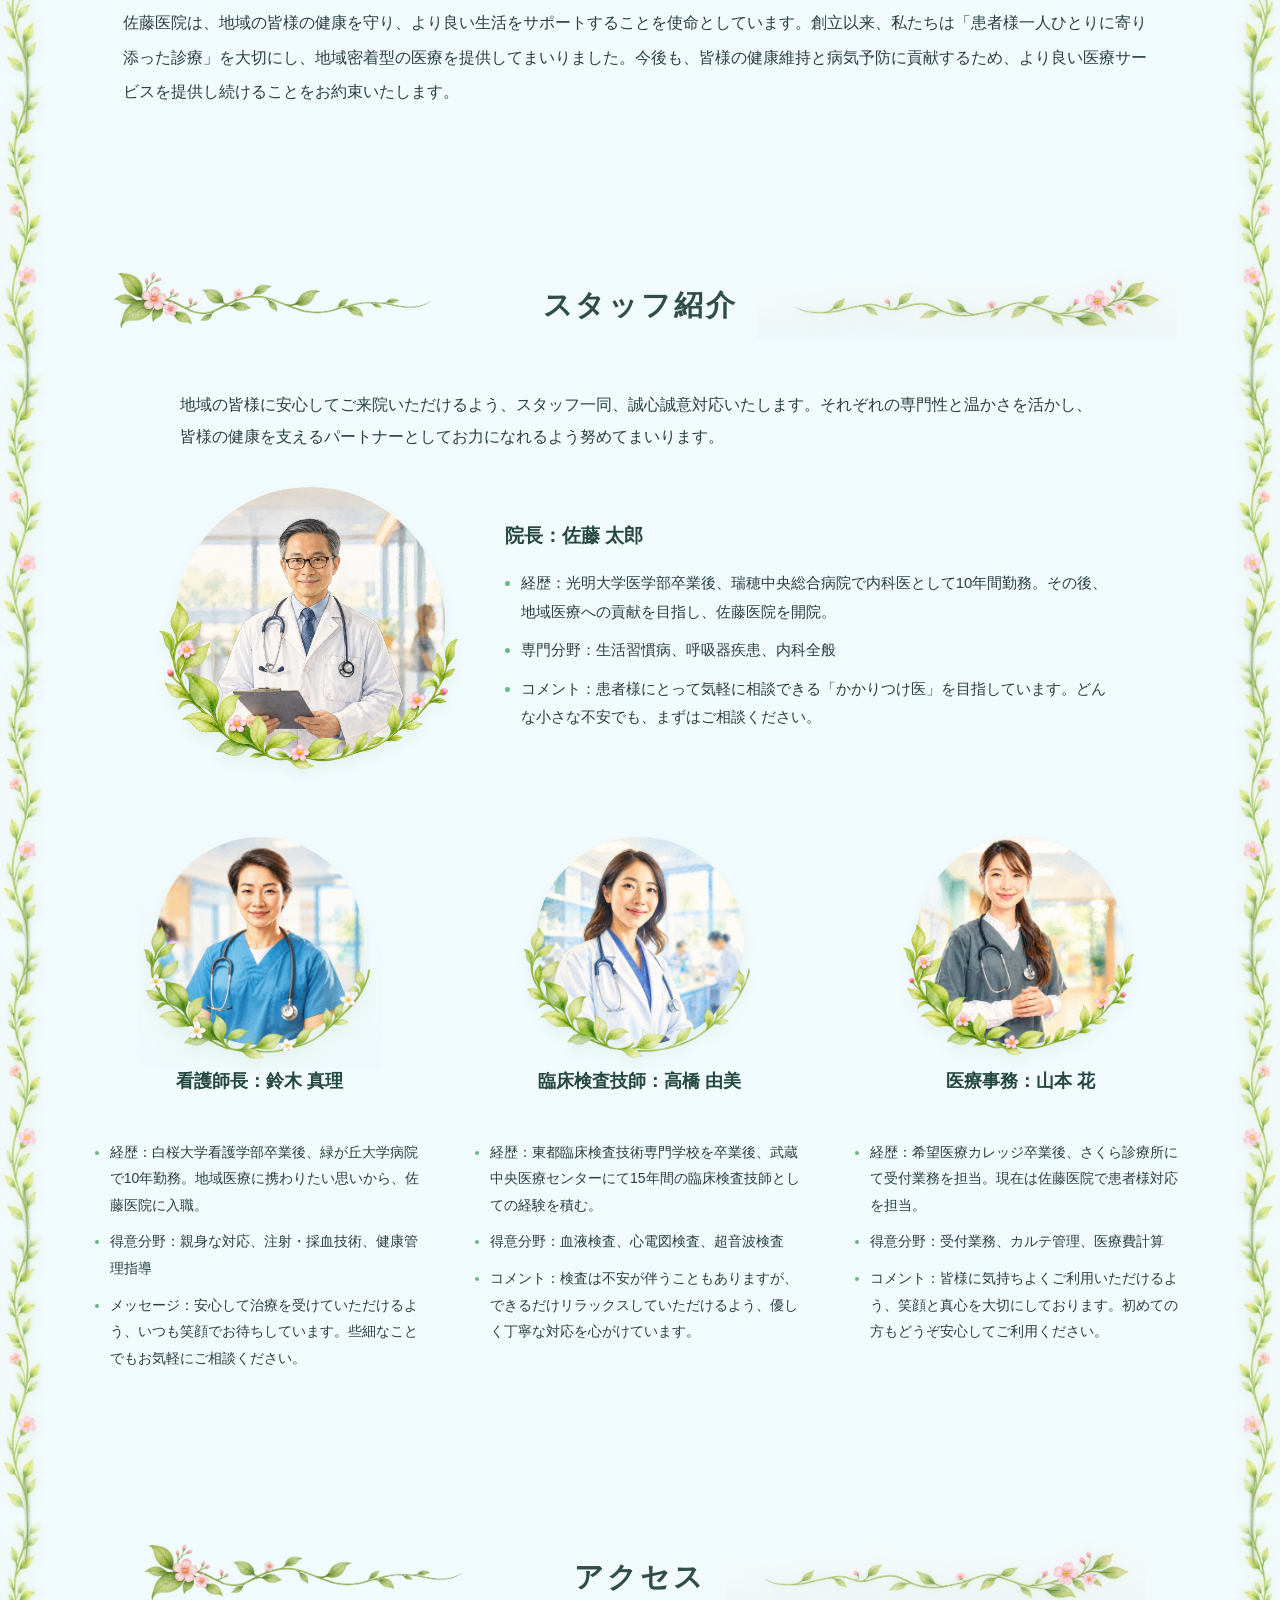
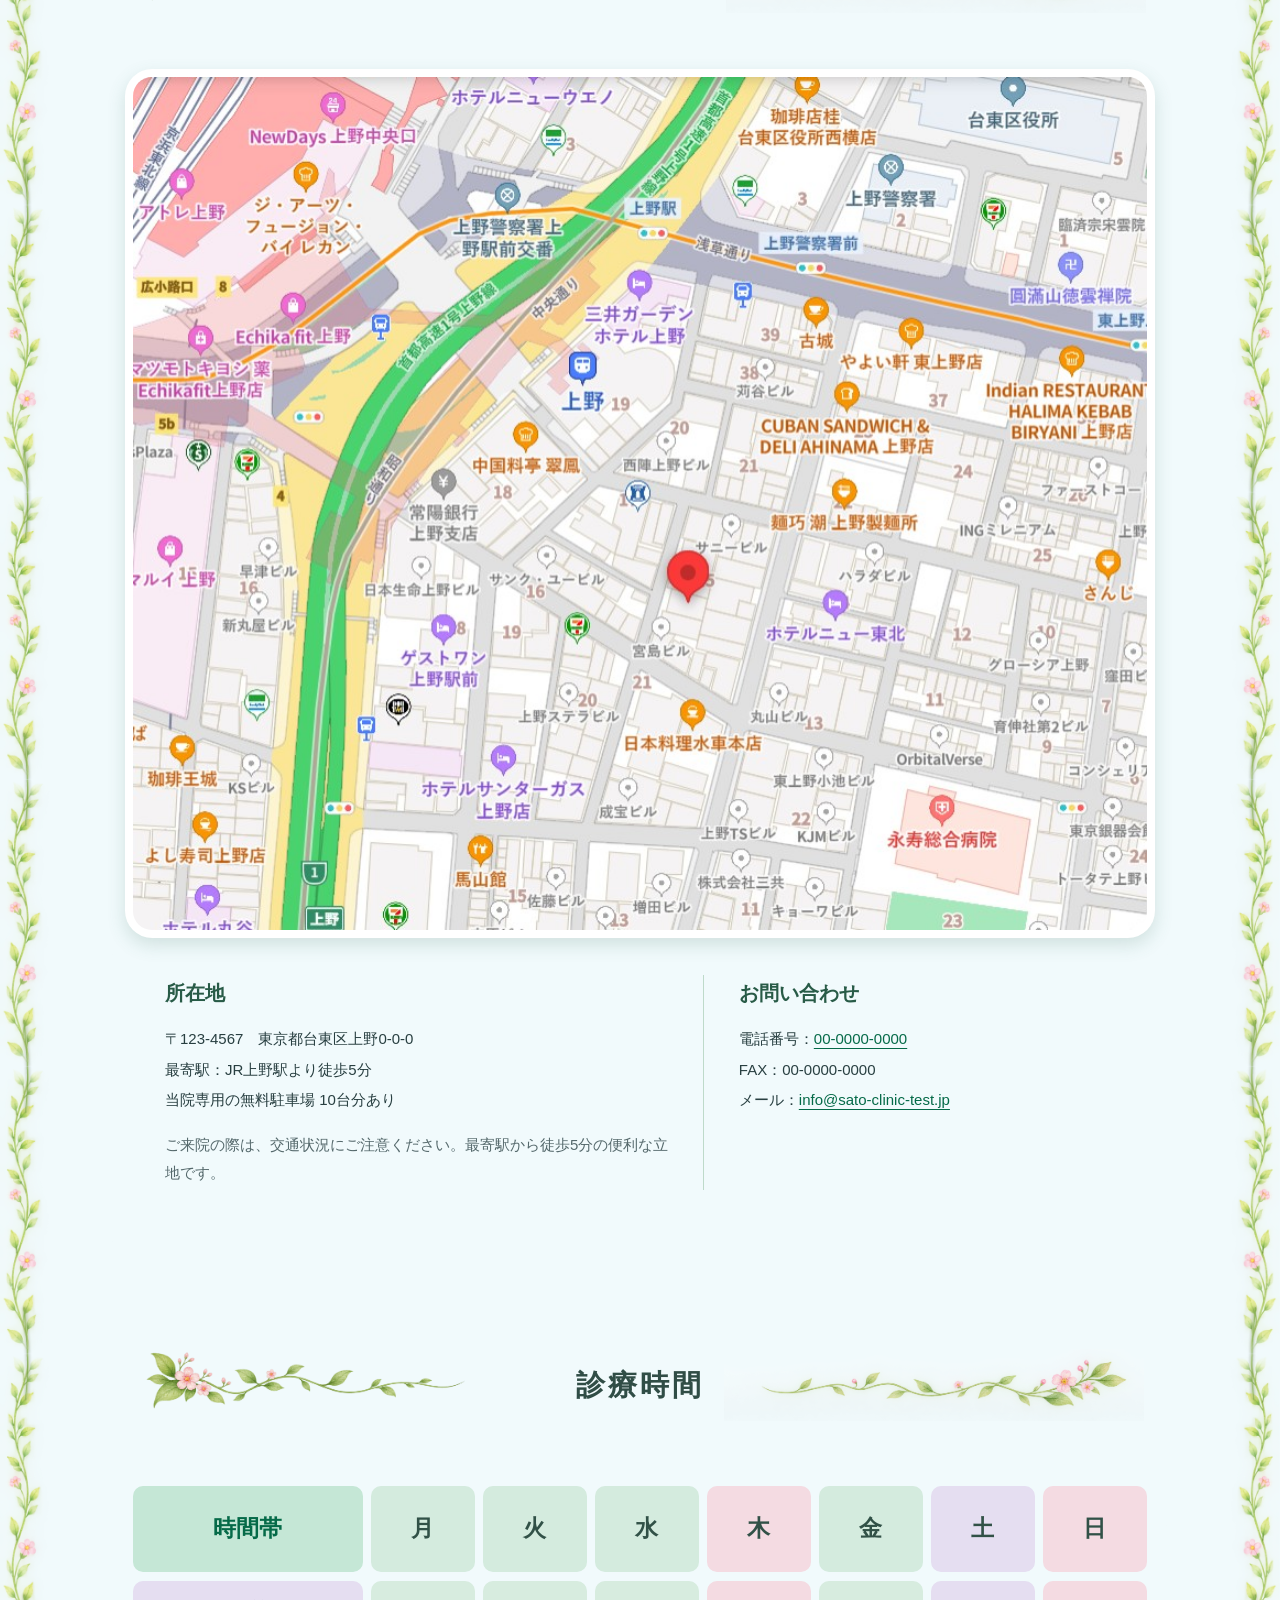
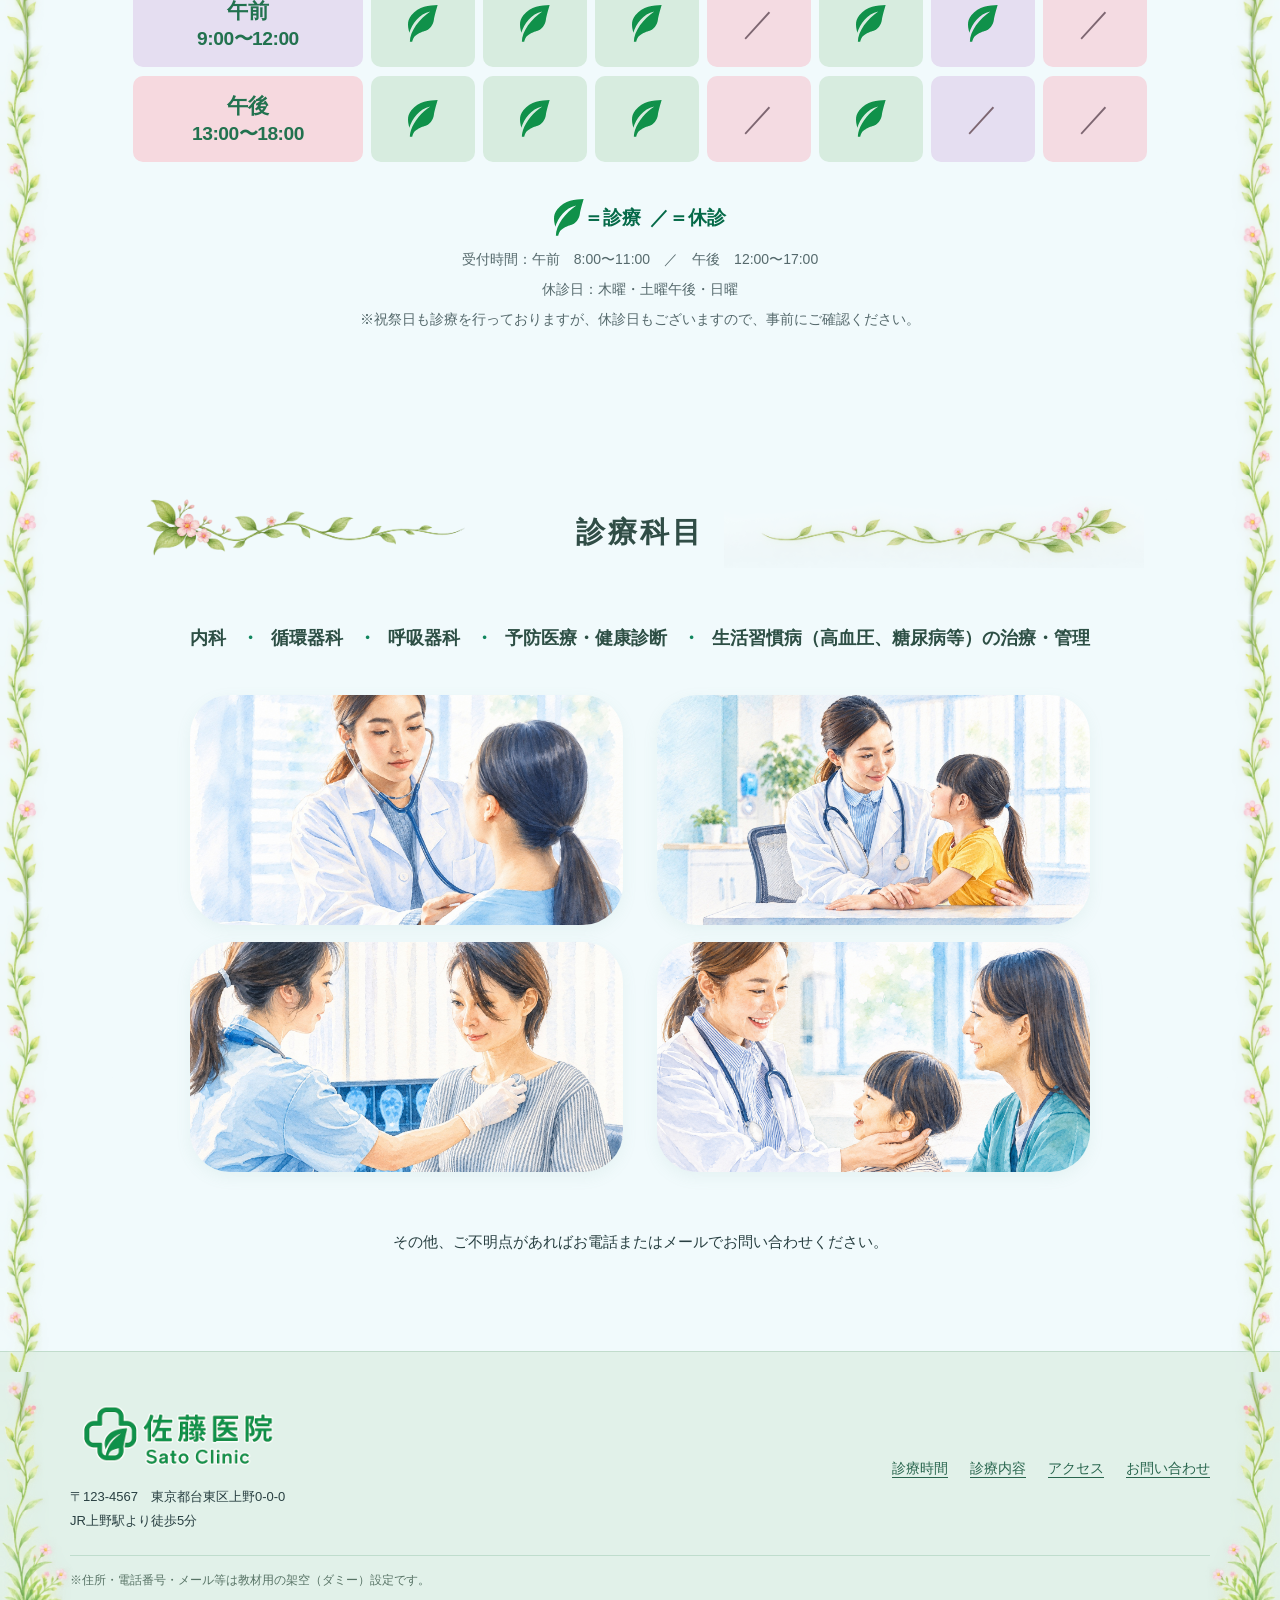
==== commit 96773bb9: "アクセスで地図表示" ====
--- a/index.html
+++ b/index.html
@@ -4,6 +4,9 @@
 <meta name="description" content="佐藤医院の診療時間、診療内容、スタッフ紹介、アクセスをご案内します。">
 <title>佐藤医院 | 地域に根ざした医療</title>
 <link rel="icon" href="assets/images/clinic-logo.png" type="image/png">
+<link rel="preconnect" href="https://fonts.googleapis.com">
+<link rel="preconnect" href="https://fonts.gstatic.com" crossorigin>
+<link href="https://fonts.googleapis.com/css2?family=Waterfall&display=swap" rel="stylesheet">
 <link rel="stylesheet" href="css/style.css">
 <script src="js/main.js" defer></script>
 </head><body class="page-home">
@@ -32,7 +35,7 @@
 <li><a href="#services">診療内容</a></li>
 <li><a href="#about">当院について</a></li>
 <li><a href="#staff">スタッフ紹介</a></li>
-<li><a href="#access">アクセス</a></li></ul>
+<li class="nav-access"><a href="#access">アクセス</a><div class="nav-access__preview"><img src="assets/images/map.jpg" alt="上野駅周辺の地図" loading="lazy"><div class="nav-access__contact"><h2>お問い合わせ</h2><p>電話番号：<a href="tel:0000000000">00-0000-0000</a></p><p>FAX：00-0000-0000</p><p>メール：<a href="mailto:info@sato-clinic-test.jp">info@sato-clinic-test.jp</a></p></div></div></li></ul>
   </nav>
  </div>
 </header>
@@ -105,7 +108,7 @@
  <section class="section section--departments" id="departments"><div class="container">
  <h2 class="section-heading"><span>診療科目</span></h2>
  <ul class="department-list"><li>内科</li><li>循環器科</li><li>呼吸器科</li><li>予防医療・健康診断</li><li>生活習慣病（高血圧、糖尿病等）の治療・管理</li></ul>
- <div class="photo-gallery"><img src="assets/images/hospital_4_watercolor.jpg" alt="日差しの入る待合スペース" loading="lazy"><img src="assets/images/hospital_6_watercolor.jpg" alt="明るい院内廊下" loading="lazy"><img src="assets/images/hospital_7_watercolor.jpg" alt="診察室の設備" loading="lazy"><img src="assets/images/hospital_8_watercolor.jpg" alt="医療設備のある診察室" loading="lazy"></div>
+ <div class="photo-gallery"><img src="assets/images/med1.jpg" alt="医師が患者を診察する様子" loading="lazy"><img src="assets/images/med2.jpg" alt="医師が子どもを診察する様子" loading="lazy"><img src="assets/images/med3.jpg" alt="医師が患者の胸部を診察する様子" loading="lazy"><img src="assets/images/med4.png" alt="医師が子どもの診察をする様子" loading="lazy"></div>
  <p class="department-message">その他、ご不明点があればお電話またはメールでお問い合わせください。</p>
  </div></section>
 </main>
--- a/css/style.css
+++ b/css/style.css
@@ -79,6 +79,13 @@
 .primary-navigation ul {display:flex;align-items:center;gap:clamp(14px,1.5vw,24px);list-style:none;padding:0;margin:0;}
 .primary-navigation a {font-size:22px;font-weight:700;letter-spacing:.06em;color:#28524a;text-shadow:0 1px 4px #fffc;white-space:nowrap;text-decoration:none;padding:9px 2px;border-bottom:2px solid transparent;transition:color .2s,border-color .2s;}
 .primary-navigation a:hover,.primary-navigation a:focus-visible {color:var(--color-green-deep);border-color:var(--color-green);}
+.nav-access {position:relative;}
+.nav-access__preview {position:absolute;top:100%;right:0;z-index:5;display:grid;grid-template-columns:minmax(180px,230px) minmax(230px,1fr);gap:18px;width:min(520px,calc(100vw - 32px));padding:16px;background:#fffffffa;border:1px solid #c8e5d5;border-radius:16px;box-shadow:0 12px 28px #266d4840;opacity:0;visibility:hidden;transform:translateY(8px);transition:opacity .18s,transform .18s,visibility .18s;}
+.nav-access:hover .nav-access__preview,.nav-access:focus-within .nav-access__preview {opacity:1;visibility:visible;transform:translateY(0);}
+.nav-access__preview > img {width:100%;height:100%;min-height:145px;object-fit:cover;border-radius:10px;}
+.nav-access__contact h2 {margin:0 0 8px;font-size:18px;color:#285b47;}
+.nav-access__contact p {margin:4px 0;font-size:14px;line-height:1.55;overflow-wrap:anywhere;}
+.nav-access__contact a {font-size:inherit;letter-spacing:normal;color:var(--color-green-deep);text-shadow:none;white-space:normal;text-decoration:underline;padding:0;border:0;}
 .menu-toggle {display:none;}
 
 /* -----------------------------------------------------
@@ -88,7 +95,7 @@
 .hero::after {content:"";position:absolute;left:0;right:0;bottom:-2px;height:35px;background:linear-gradient(to bottom,transparent,var(--color-bg));pointer-events:none;}
 .hero__content {position:relative;z-index:2;padding-bottom:55px;}
 .hero h1 {margin:0;color:var(--color-green-deep);font-size:clamp(31px,3.7vw,50px);font-weight:800;letter-spacing:.08em;line-height:1.34;text-shadow:0 2px 7px #fff, 1px 1px 1px #f1fff1;}
-.hero h1 span {display:inline-block;animation:hero-title-wave 1.8s ease-in-out infinite;}
+.hero h1 span {display:inline-block;animation:hero-title-wave 2.25s ease-in-out infinite;}
 .hero h1 span:nth-child(2) {animation-delay:.12s;}
 .hero h1 span:nth-child(3) {animation-delay:.24s;}
 .hero h1 span:nth-child(4) {animation-delay:.36s;}
@@ -99,16 +106,16 @@
 .hero h1 span:nth-child(9) {animation-delay:.96s;}
 @keyframes hero-title-wave {
   0%,100% {transform:translateY(0);}
-  50% {transform:translateY(-8px);}
-}
-.hero__script {position:absolute;left:30%;bottom:clamp(142px,15vw,192px);margin:0;font:italic clamp(72px,10vw,154px)/1 Georgia,serif;color:rgba(255,255,255,.28);white-space:nowrap;text-shadow:0 0 3px #fff9;pointer-events:none;transform:rotate(-5deg);}
+  50% {transform:translateY(-10px);}
+}
+.hero__script {position:absolute;left:30%;bottom:clamp(142px,15vw,192px);margin:0;font:clamp(144px,20vw,308px)/1 "Waterfall",cursive;color:rgba(255,255,255,.28);white-space:nowrap;text-shadow:0 0 3px #fff9;pointer-events:none;transform:rotate(-5deg);}
 
 /* -----------------------------------------------------
    03 セクション共通・草花の見出し
    ----------------------------------------------------- */
 .section {padding-block:var(--section-space);position:relative;}
 .section + .section {padding-top:calc(var(--section-space) * .78);}
-.section-heading {display:flex;align-items:center;justify-content:center;gap:clamp(14px,3vw,34px);font-size:var(--font-size-heading);font-weight:700;letter-spacing:.095em;text-align:center;line-height:1.35;margin:0 0 clamp(36px,5vw,56px);white-space:nowrap;color:#304d46;}
+.section-heading {display:flex;align-items:center;justify-content:center;gap:clamp(10px,1.5vw,18px);font-size:var(--font-size-heading);font-weight:700;letter-spacing:.095em;text-align:center;line-height:1.35;margin:0 0 clamp(36px,5vw,56px);white-space:nowrap;color:#304d46;}
 /* 横向きの草花：提供された左用・右用PNGを使用 */
 .section-heading::before,.section-heading::after {
   content:""; display:block; flex:1 1 0; min-width:22px; max-width:420px;
@@ -117,6 +124,9 @@
 }
 .section-heading::before {background-image:url('../assets/images/heading-floral-left.png');}
 .section-heading::after {background-image:url('../assets/images/heading-floral-right.png');}
+@media (min-width:851px) {
+  .section-heading {gap:20px;}
+}
 
 .section-intro {max-width:920px;margin:-8px auto 34px;font-size:16px;line-height:2;}
 
@@ -126,18 +136,18 @@
 .section--hours {padding-top:68px;}
 .hours-table-wrap {overflow-x:auto;overflow-y:hidden;max-width:100%;scrollbar-color:#b2d8c4 #e8f5f0;}
 .hours-table {width:100%;border-collapse:separate;border-spacing:8px 9px;table-layout:fixed;text-align:center;}
-.hours-table th,.hours-table td {border:0;border-radius:10px;height:57px;vertical-align:middle;padding:5px 3px;line-height:1.2;}
+.hours-table th,.hours-table td {border:0;border-radius:10px;height:86px;vertical-align:middle;padding:5px 3px;line-height:1.2;font-size:1.5em;}
 .hours-table thead th {font-weight:700;color:#315147;background:var(--color-green-soft);}
 .hours-table .col-time {width:24%;background:#c5e7d6;color:var(--color-green-deep);}
 .hours-table .time-slot {background:var(--color-lavender);font-weight:700;color:#22724f;}
 .hours-table .time-slot span,.hours-table .time-slot small {display:block;}
-.hours-table .time-slot span {font-size:14px;}
-.hours-table .time-slot small {font-size:clamp(11px,1vw,14px);font-weight:600;letter-spacing:-.025em;margin-top:4px;}
+.hours-table .time-slot span {font-size:21px;}
+.hours-table .time-slot small {font-size:clamp(16.5px,1.5vw,21px);font-weight:600;letter-spacing:-.025em;margin-top:4px;}
 .hours-table .time-slot {white-space:nowrap;}
 .hours-table tbody tr:nth-child(2) .time-slot {background:var(--color-pink);}
-.hours-table .availability-cell.is-open {background:#d7ecdf;color:var(--color-green);font-size:25px;font-weight:800;}
-.hours-table .availability-cell.is-closed {background:#f6d9df;color:#7d6671;font-size:21px;}
-.hours-open-icon {display:block;width:20px;height:25px;object-fit:contain;margin:0 auto;}
+.hours-table .availability-cell.is-open {background:#d7ecdf;color:var(--color-green);font-weight:800;}
+.hours-table .availability-cell.is-closed {background:#f6d9df;color:#7d6671;font-size:31.5px;}
+.hours-open-icon {display:block;width:30px;height:37.5px;object-fit:contain;margin:0 auto;}
 .hours-table .day.is-holiday,.hours-table .availability-cell.is-holiday {background:#f4dbe2;}
 .hours-table .day.is-saturday,.hours-table .availability-cell.is-saturday {background:var(--color-lavender);}
 .hours-table .availability-cell.is-saturday.is-open {color:var(--color-green);}
@@ -234,8 +244,7 @@
 .department-list {display:flex;flex-wrap:wrap;justify-content:center;gap:5px 15px;max-width:900px;list-style:none;padding:0;margin:-2px auto 40px;font-weight:800;color:#2d4f45;font-size:clamp(15px,1.45vw,18px);text-align:center;}
 .department-list li+li::before {content:"・";margin-right:12px;color:var(--color-green);}
 .photo-gallery {max-width:900px;margin:0 auto;display:grid;grid-template-columns:repeat(2,minmax(0,1fr));gap:17px 34px;}
-.photo-gallery img {width:100%;height:230px;object-fit:cover;border-radius:120px 120px 90px 90px / 105px 105px 70px 70px;box-shadow:0 5px 16px #6ca88b17;}
-.photo-gallery img:nth-child(even) {transform:translateY(25px);}
+.photo-gallery img {width:100%;height:230px;object-fit:cover;border-radius:40px;box-shadow:0 5px 16px #6ca88b17;}
 .department-message {margin:56px 0 0;text-align:center;font-size:15px;}
 
 /* -----------------------------------------------------
@@ -284,6 +293,9 @@
   .primary-navigation ul {flex-direction:column;align-items:stretch;gap:0;}
   .primary-navigation li+li {border-top:1px solid #e5f1e9;}
   .primary-navigation a {display:block;padding:11px 4px;text-shadow:none;}
+  .nav-access__preview {position:static;display:none;grid-template-columns:minmax(0,1fr);width:100%;padding:12px;border-radius:12px;box-shadow:none;opacity:1;visibility:visible;transform:none;}
+  .nav-access:hover .nav-access__preview,.nav-access:focus-within .nav-access__preview {display:grid;}
+  .nav-access__preview > img {height:150px;min-height:0;}
 }
 @media (max-width:850px) {
   :root {--side-padding:48px;--section-space:68px;}
@@ -300,7 +312,7 @@
   .primary-navigation li+li {border-top:1px solid #e5f1e9;}
   .primary-navigation a {display:block;padding:11px 4px;text-shadow:none;}
   .hero {min-height:500px;}
-  .hero__script {font-size:88px;left:14%;bottom:155px;}
+  .hero__script {font-size:176px;left:14%;bottom:155px;}
   .greeting-panel {grid-template-columns:1.13fr .87fr;}
   .greeting-panel__copy {padding:25px;font-size:13px;}
   .staff-feature {grid-template-columns:240px 1fr;gap:27px;}
@@ -325,18 +337,17 @@
   .hero {min-height:440px;background-position:49% center;}
   .hero__content {padding-bottom:44px;}
   .hero h1 {font-size:clamp(27px,7.2vw,37px);max-width:390px;}
-  .hero__script {font-size:clamp(48px,14vw,78px);bottom:140px;left:17%;}
-  .section-heading {font-size:24px;gap:10px;margin-bottom:30px;}
+  .hero__script {font-size:clamp(96px,28vw,156px);bottom:140px;left:17%;}
+  .section-heading {font-size:24px;gap:6px;margin-bottom:30px;}
   .section-heading::before,.section-heading::after {height:24px;}
   .section {padding-block:var(--section-space);}
   .section--hours {padding-top:49px;}
   .hours-table {min-width:495px;border-spacing:5px 7px;}
-  .hours-table th,.hours-table td {height:48px;border-radius:8px;}
+  .hours-table th,.hours-table td {height:72px;border-radius:8px;}
   .hours-table .col-time {width:126px;}
-  .hours-table .time-slot span {font-size:13px;}
-  .hours-table .time-slot small {font-size:12px;}
-  .hours-table .availability-cell.is-open {font-size:21px;}
-  .hours-table .availability-cell.is-closed {font-size:18px;}
+  .hours-table .time-slot span {font-size:19.5px;}
+  .hours-table .time-slot small {font-size:18px;}
+  .hours-table .availability-cell.is-closed {font-size:27px;}
   .hours-swipe-hint {display:block;margin:3px 5px 0;text-align:right;font-size:12px;color:#496f60;}
 .hours-legend {font-size:17px;}
   .hours-notes {font-size:12px;line-height:1.7;}
@@ -371,8 +382,7 @@
   .department-list {display:block;font-size:15px;line-height:2;}
   .department-list li+li::before {content:none;}
   .photo-gallery {gap:10px;}
-  .photo-gallery img {height:155px;border-radius:55px;}
-  .photo-gallery img:nth-child(even) {transform:translateY(12px);}
+  .photo-gallery img {height:155px;border-radius:40px;}
   .department-message {font-size:13px;margin-top:32px;}
   .site-footer__inner {display:block;}
   .site-footer__links {justify-content:start;margin-top:18px;}
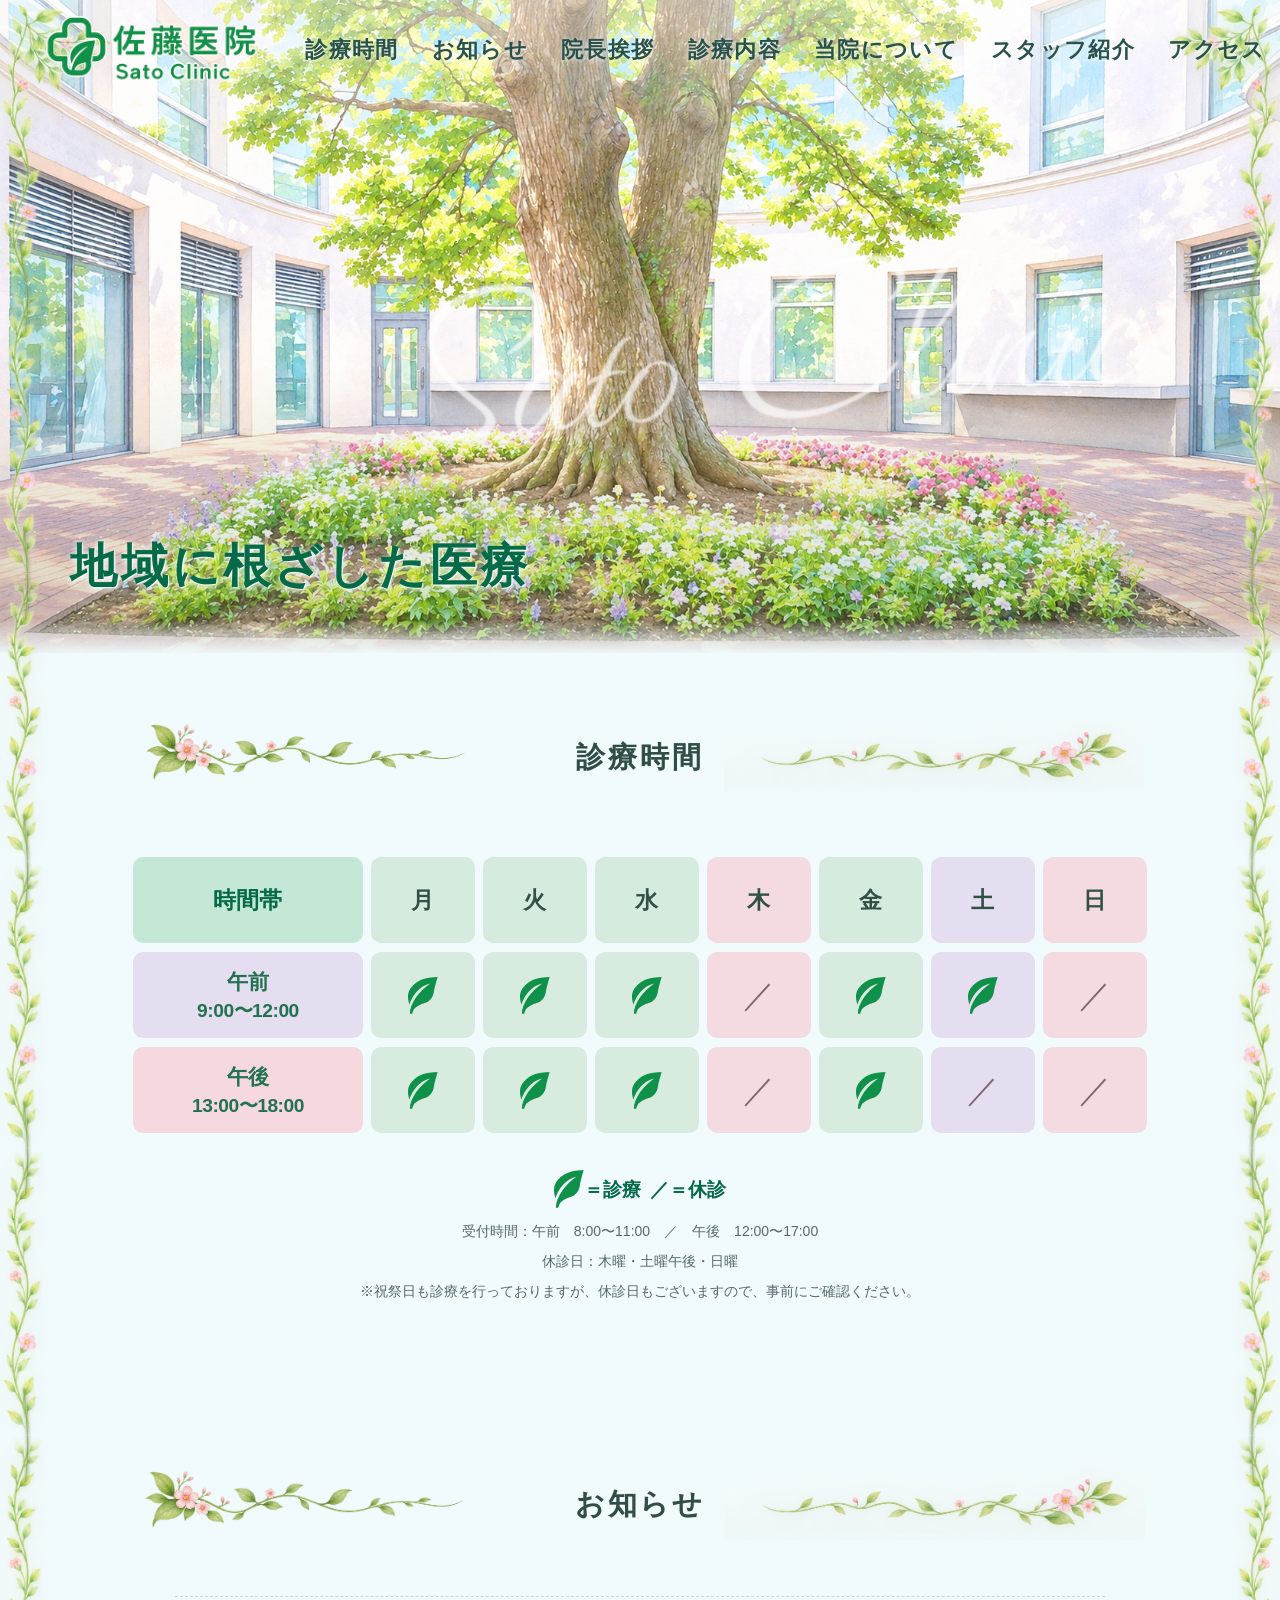
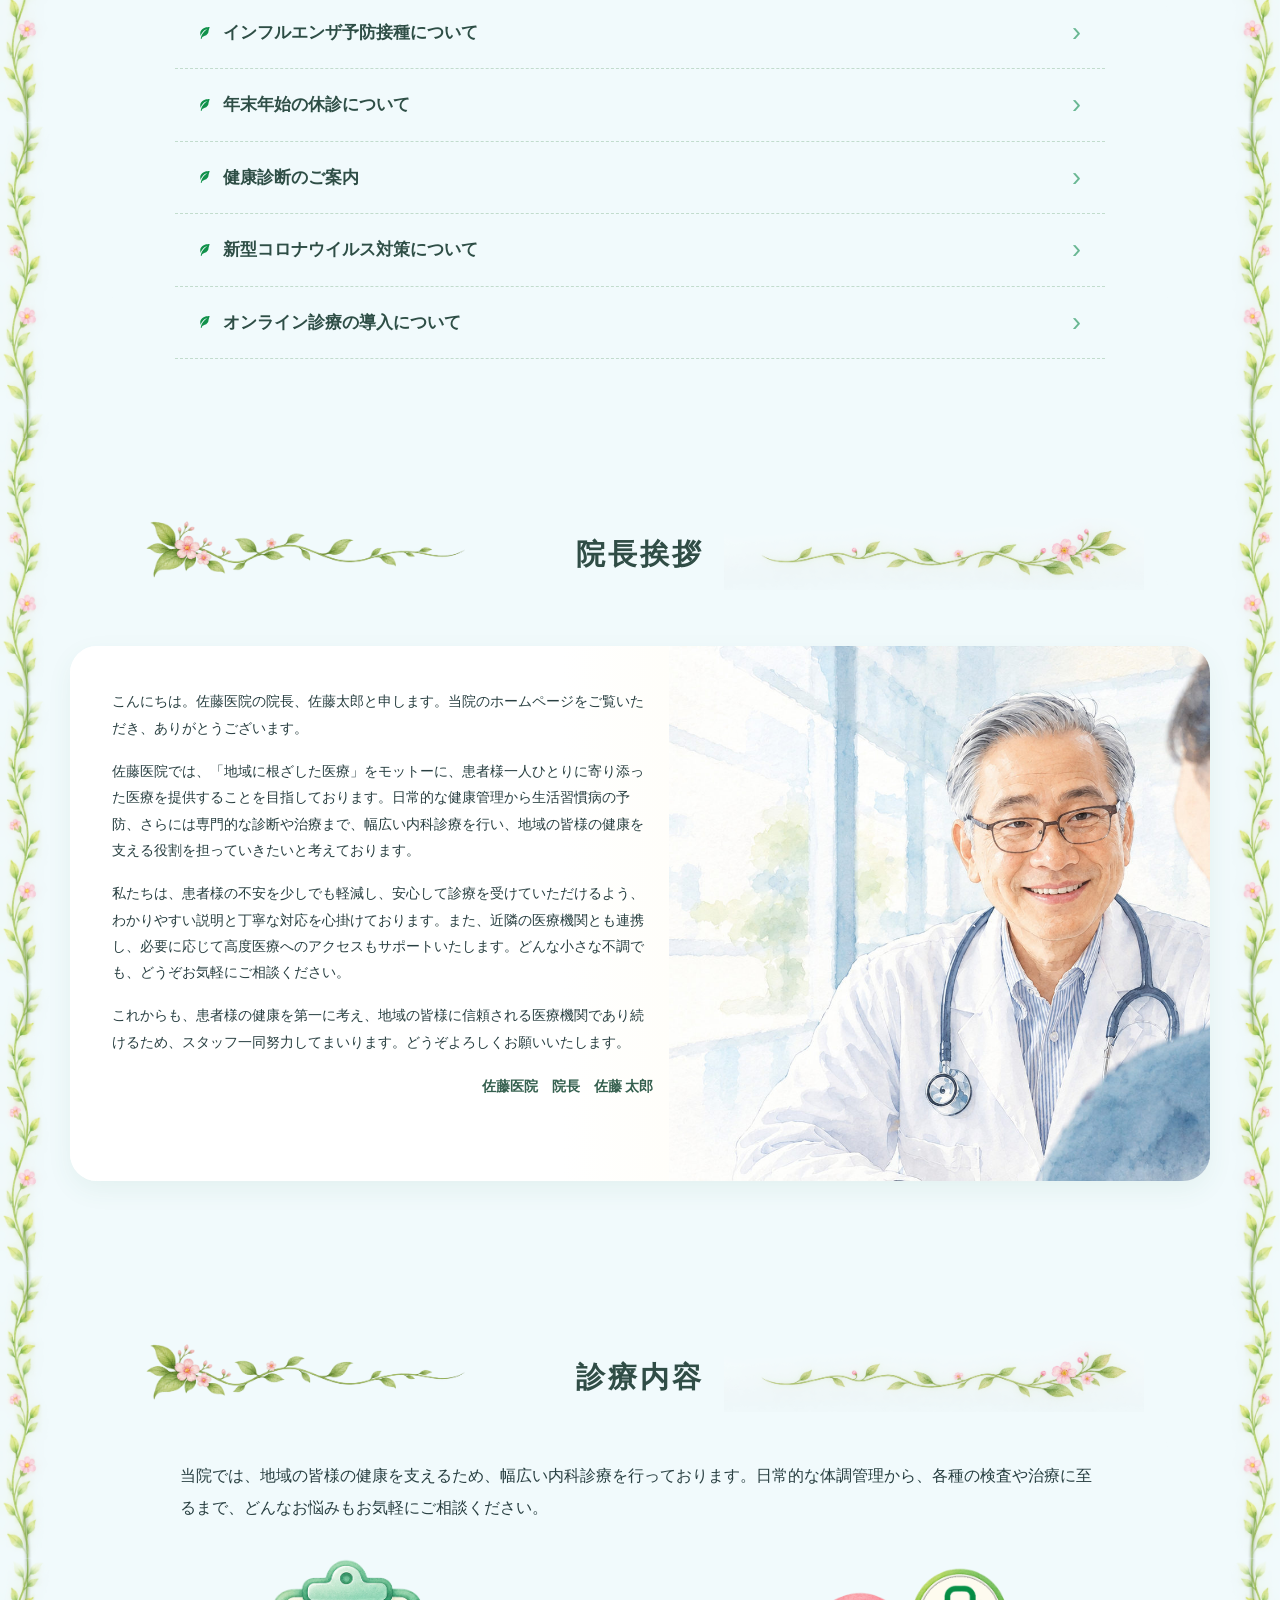
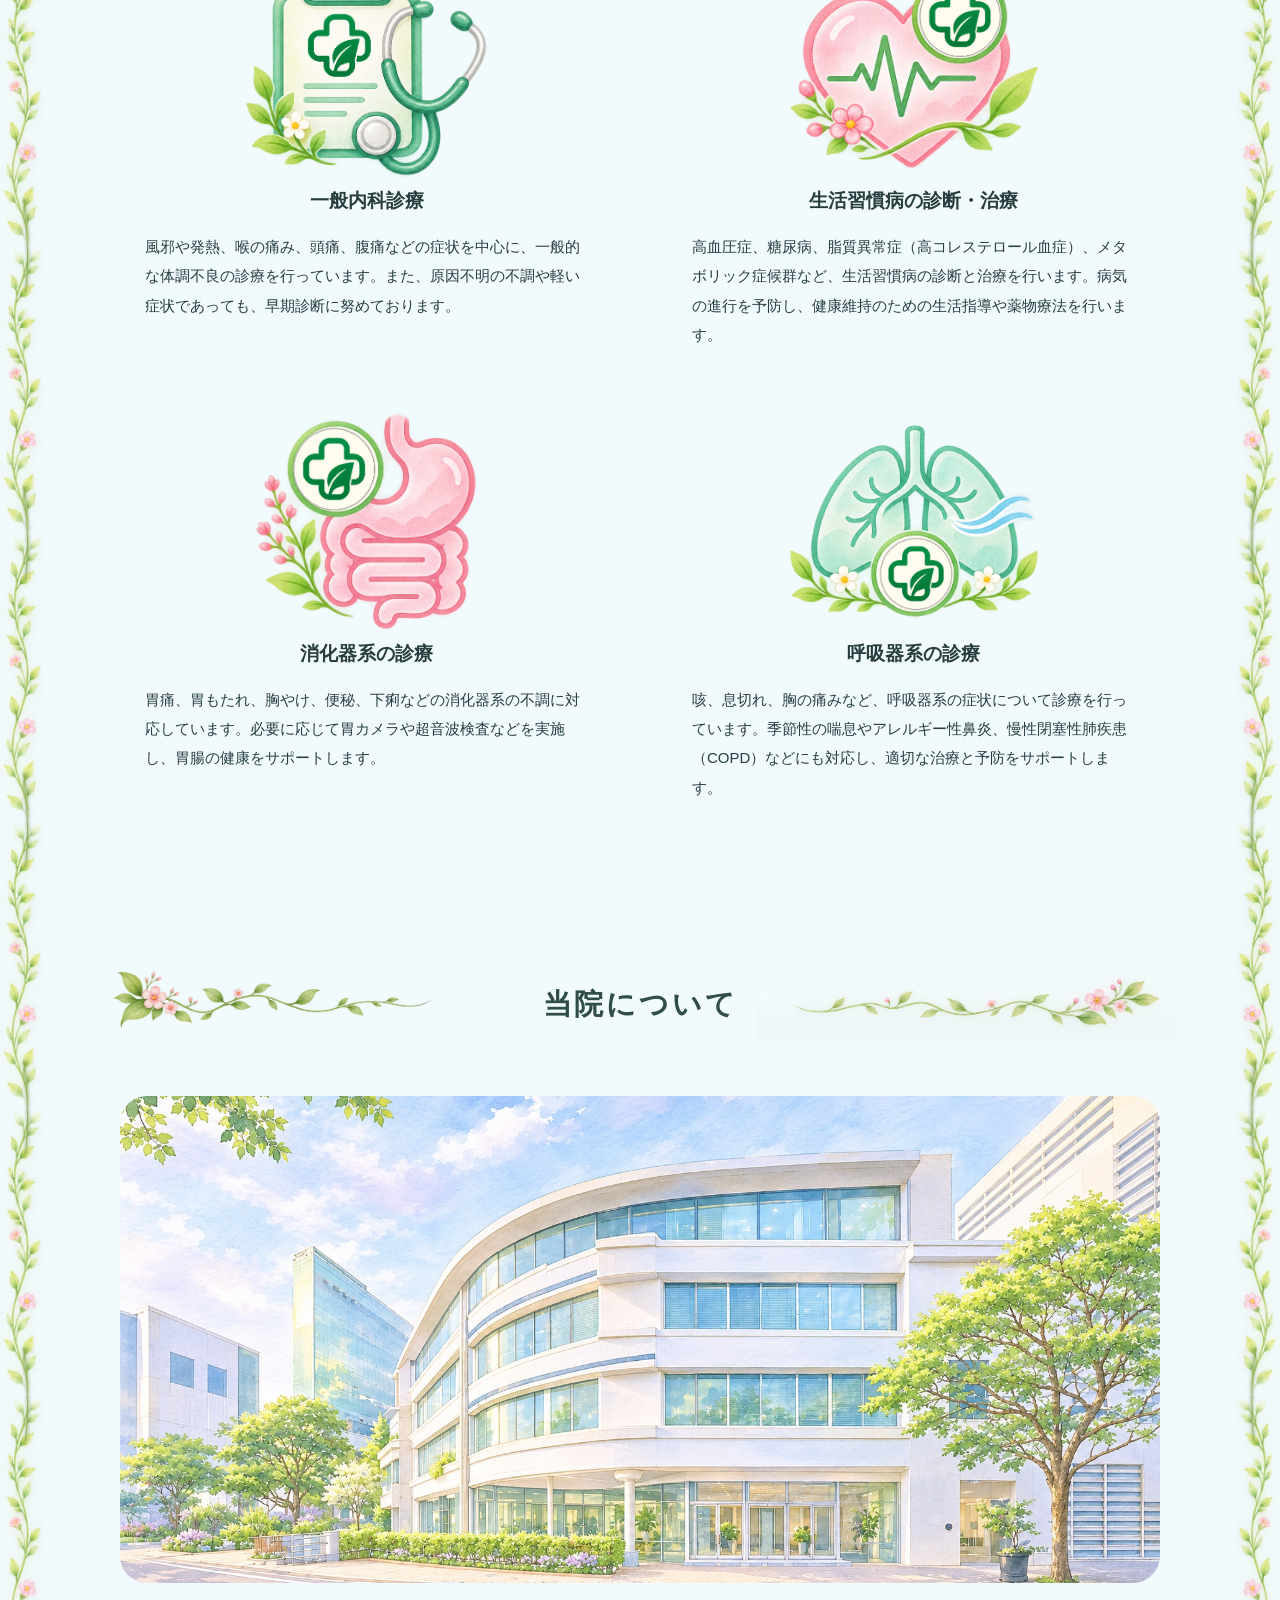
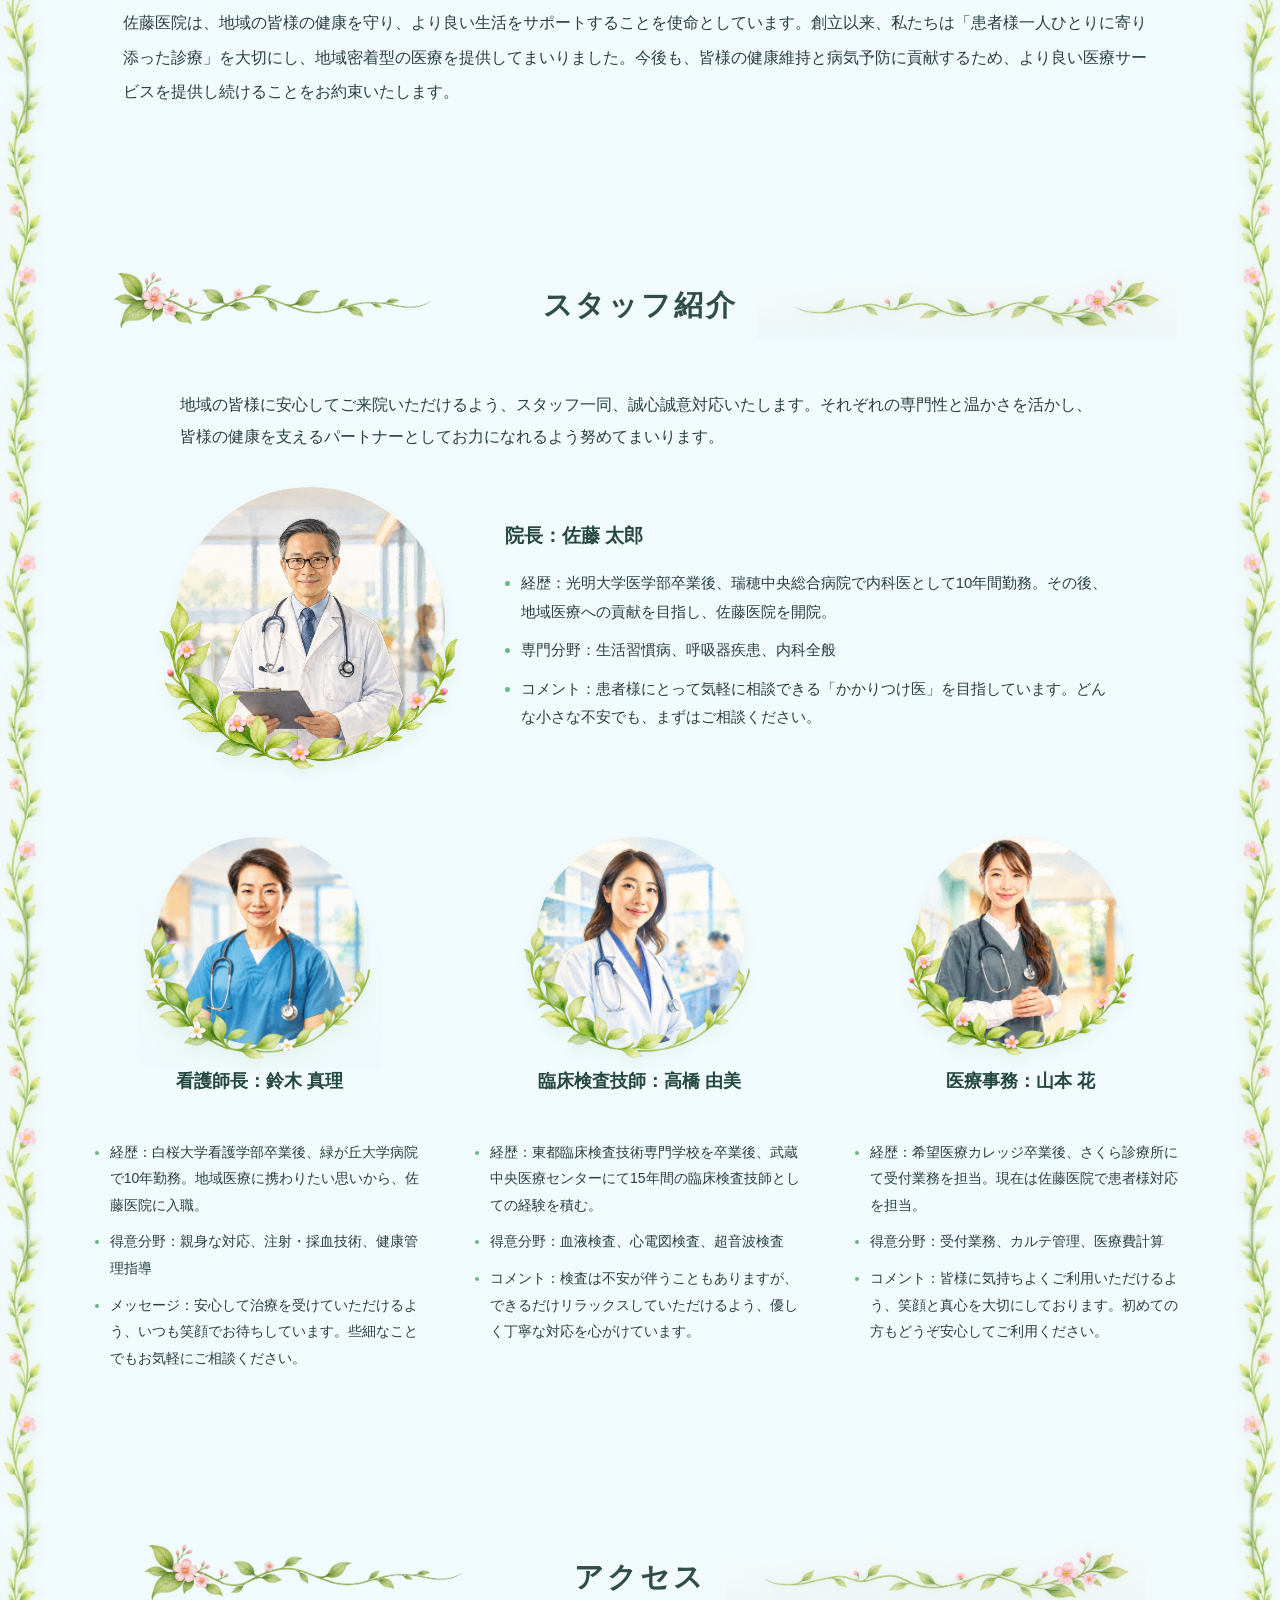
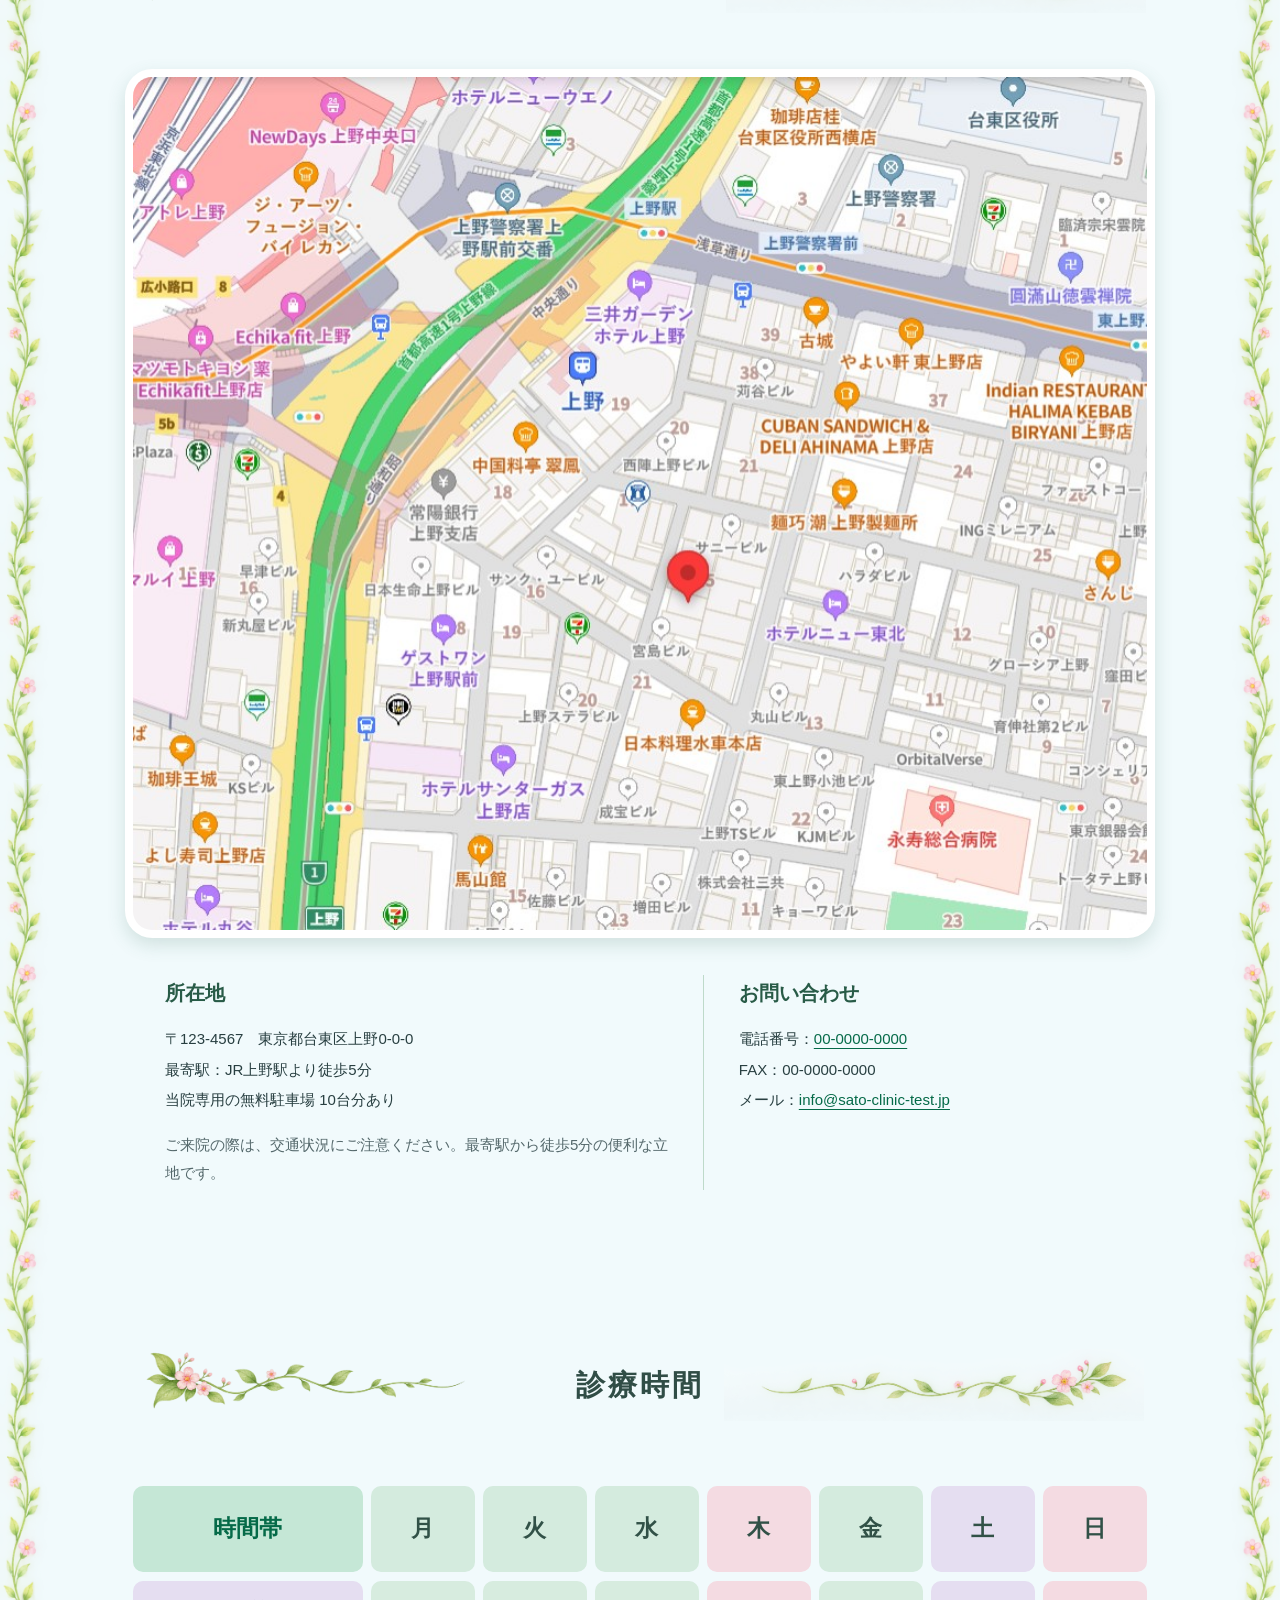
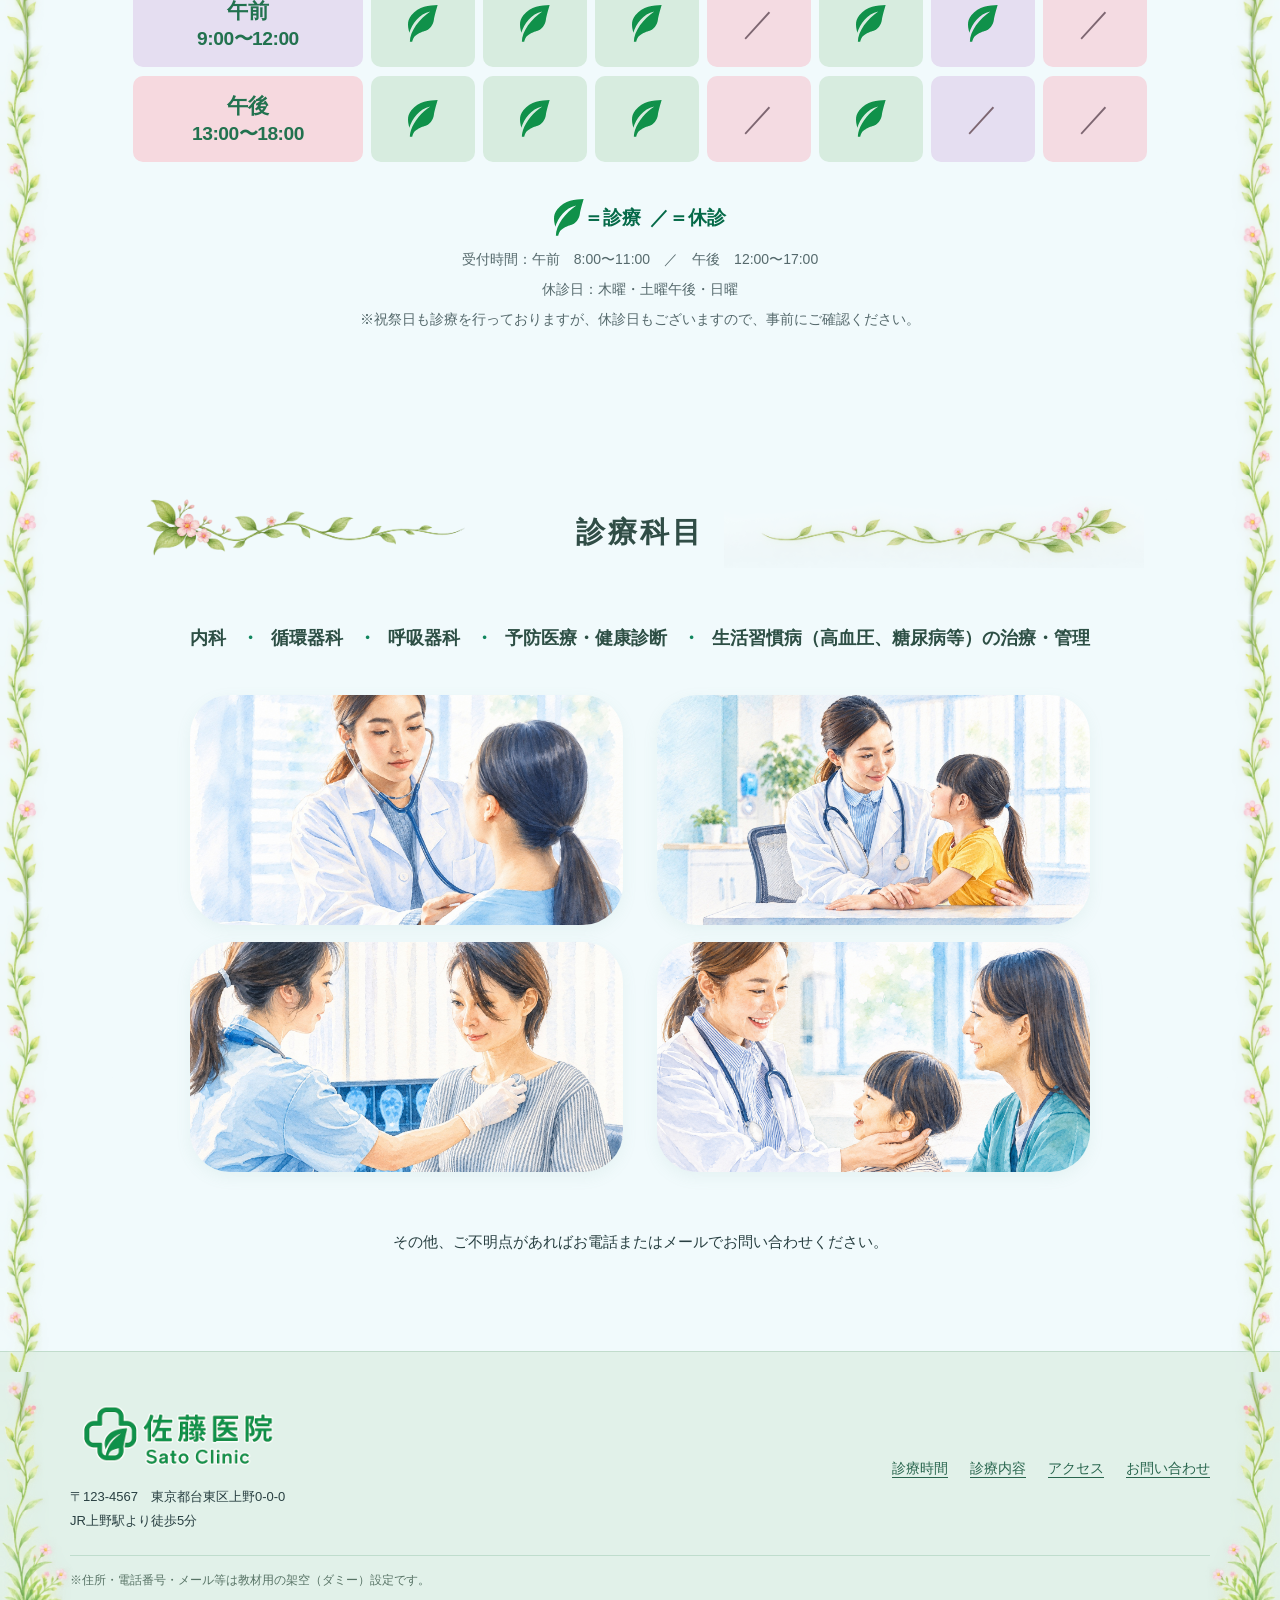
==== commit 103d094a: "ヘッダー調整" ====
--- a/index.html
+++ b/index.html
@@ -29,10 +29,10 @@
   <a class="brand brand--image" href="#top" aria-label="佐藤医院 トップへ"><img src="assets/images/clinic-logo.png" width="500" height="150" alt="佐藤医院 Sato Clinic"></a>
   <button class="menu-toggle" type="button" aria-label="メニューを開く" aria-expanded="false" aria-controls="primary-navigation"><span></span><span></span><span></span></button>
   <nav class="primary-navigation" id="primary-navigation" aria-label="メインナビゲーション">
-   <ul><li><a href="#hours">診療時間</a></li>
+   <ul><li class="nav-hours"><a href="#hours">診療時間</a><div class="nav-hours__preview"><h2>診療時間</h2><div class="nav-hours__table-wrap"><table class="nav-hours__table" aria-label="診療時間"><thead><tr><th>時間帯</th><th>月</th><th>火</th><th>水</th><th>木</th><th>金</th><th>土</th><th>日</th></tr></thead><tbody><tr><th>午前<br>9:00〜12:00</th><td>診療</td><td>診療</td><td>診療</td><td>休診</td><td>診療</td><td>診療</td><td>休診</td></tr><tr><th>午後<br>13:00〜18:00</th><td>診療</td><td>診療</td><td>診療</td><td>休診</td><td>診療</td><td>休診</td><td>休診</td></tr></tbody></table></div><p>休診日：木曜・土曜午後・日曜</p></div></li>
 <li><a href="#news">お知らせ</a></li>
 <li><a href="#greeting">院長挨拶</a></li>
-<li><a href="#services">診療内容</a></li>
+<li class="nav-services"><a href="#services">診療内容</a><div class="nav-services__preview"><h2>診療内容</h2><ul><li><a href="#service-general">一般内科診療</a></li><li><a href="#service-lifestyle">生活習慣病の診断・治療</a></li><li><a href="#service-digestive">消化器系の診療</a></li><li><a href="#service-respiratory">呼吸器系の診療</a></li></ul></div></li>
 <li><a href="#about">当院について</a></li>
 <li><a href="#staff">スタッフ紹介</a></li>
 <li class="nav-access"><a href="#access">アクセス</a><div class="nav-access__preview"><img src="assets/images/map.jpg" alt="上野駅周辺の地図" loading="lazy"><div class="nav-access__contact"><h2>お問い合わせ</h2><p>電話番号：<a href="tel:0000000000">00-0000-0000</a></p><p>FAX：00-0000-0000</p><p>メール：<a href="mailto:info@sato-clinic-test.jp">info@sato-clinic-test.jp</a></p></div></div></li></ul>
@@ -72,10 +72,10 @@
  <section class="section section--services" id="services"><div class="container">
  <h2 class="section-heading"><span>診療内容</span></h2>
  <p class="section-intro">当院では、地域の皆様の健康を支えるため、幅広い内科診療を行っております。日常的な体調管理から、各種の検査や治療に至るまで、どんなお悩みもお気軽にご相談ください。</p>
- <div class="services-grid"><article class="service-card"><img class="service-card__image" src="assets/illustrations/sato_icon_general_internal_medicine.png" alt="" loading="lazy"/><h3>一般内科診療</h3><p>風邪や発熱、喉の痛み、頭痛、腹痛などの症状を中心に、一般的な体調不良の診療を行っています。また、原因不明の不調や軽い症状であっても、早期診断に努めております。</p></article>
-<article class="service-card"><img class="service-card__image" src="assets/illustrations/sato_icon_lifestyle_disease.png" alt="" loading="lazy"/><h3>生活習慣病の診断・治療</h3><p>高血圧症、糖尿病、脂質異常症（高コレステロール血症）、メタボリック症候群など、生活習慣病の診断と治療を行います。病気の進行を予防し、健康維持のための生活指導や薬物療法を行います。</p></article>
-<article class="service-card"><img class="service-card__image" src="assets/illustrations/sato_icon_gastroenterology.png" alt="" loading="lazy"/><h3>消化器系の診療</h3><p>胃痛、胃もたれ、胸やけ、便秘、下痢などの消化器系の不調に対応しています。必要に応じて胃カメラや超音波検査などを実施し、胃腸の健康をサポートします。</p></article>
-<article class="service-card"><img class="service-card__image" src="assets/illustrations/sato_icon_respiratory.png" alt="" loading="lazy"/><h3>呼吸器系の診療</h3><p>咳、息切れ、胸の痛みなど、呼吸器系の症状について診療を行っています。季節性の喘息やアレルギー性鼻炎、慢性閉塞性肺疾患（COPD）などにも対応し、適切な治療と予防をサポートします。</p></article></div>
+ <div class="services-grid"><article class="service-card" id="service-general"><img class="service-card__image" src="assets/illustrations/sato_icon_general_internal_medicine.png" alt="" loading="lazy"/><h3>一般内科診療</h3><p>風邪や発熱、喉の痛み、頭痛、腹痛などの症状を中心に、一般的な体調不良の診療を行っています。また、原因不明の不調や軽い症状であっても、早期診断に努めております。</p></article>
+<article class="service-card" id="service-lifestyle"><img class="service-card__image" src="assets/illustrations/sato_icon_lifestyle_disease.png" alt="" loading="lazy"/><h3>生活習慣病の診断・治療</h3><p>高血圧症、糖尿病、脂質異常症（高コレステロール血症）、メタボリック症候群など、生活習慣病の診断と治療を行います。病気の進行を予防し、健康維持のための生活指導や薬物療法を行います。</p></article>
+<article class="service-card" id="service-digestive"><img class="service-card__image" src="assets/illustrations/sato_icon_gastroenterology.png" alt="" loading="lazy"/><h3>消化器系の診療</h3><p>胃痛、胃もたれ、胸やけ、便秘、下痢などの消化器系の不調に対応しています。必要に応じて胃カメラや超音波検査などを実施し、胃腸の健康をサポートします。</p></article>
+<article class="service-card" id="service-respiratory"><img class="service-card__image" src="assets/illustrations/sato_icon_respiratory.png" alt="" loading="lazy"/><h3>呼吸器系の診療</h3><p>咳、息切れ、胸の痛みなど、呼吸器系の症状について診療を行っています。季節性の喘息やアレルギー性鼻炎、慢性閉塞性肺疾患（COPD）などにも対応し、適切な治療と予防をサポートします。</p></article></div>
  </div></section>
  <!-- 06. 当院について（原稿指定の概要のみ） -->
  <section class="section section--about" id="about"><div class="container">
--- a/css/style.css
+++ b/css/style.css
@@ -76,7 +76,7 @@
 .brand__wordmark {display:flex;flex-direction:column;white-space:nowrap;}
 .brand__wordmark strong {font-size:clamp(23px,2.3vw,31px);font-weight:800;letter-spacing:.075em;text-shadow:0 1px 3px #fff;}
 .brand__wordmark small {font-family:Georgia,serif;color:var(--color-green);font-size:13px;letter-spacing:.03em;}
-.primary-navigation ul {display:flex;align-items:center;gap:clamp(14px,1.5vw,24px);list-style:none;padding:0;margin:0;}
+.primary-navigation ul {display:flex;align-items:center;gap:clamp(24px,calc(1.5vw + 10px),34px);list-style:none;padding:0;margin:0;}
 .primary-navigation a {font-size:22px;font-weight:700;letter-spacing:.06em;color:#28524a;text-shadow:0 1px 4px #fffc;white-space:nowrap;text-decoration:none;padding:9px 2px;border-bottom:2px solid transparent;transition:color .2s,border-color .2s;}
 .primary-navigation a:hover,.primary-navigation a:focus-visible {color:var(--color-green-deep);border-color:var(--color-green);}
 .nav-access {position:relative;}
@@ -86,6 +86,22 @@
 .nav-access__contact h2 {margin:0 0 8px;font-size:18px;color:#285b47;}
 .nav-access__contact p {margin:4px 0;font-size:14px;line-height:1.55;overflow-wrap:anywhere;}
 .nav-access__contact a {font-size:inherit;letter-spacing:normal;color:var(--color-green-deep);text-shadow:none;white-space:normal;text-decoration:underline;padding:0;border:0;}
+.nav-hours,.nav-services {position:relative;}
+.nav-hours__preview,.nav-services__preview {position:absolute;top:100%;left:0;z-index:5;padding:16px;background:#fffffffa;border:1px solid #c8e5d5;border-radius:16px;box-shadow:0 12px 28px #266d4840;opacity:0;visibility:hidden;transform:translateY(8px);transition:opacity .18s,transform .18s,visibility .18s;}
+.nav-hours__preview {width:min(620px,calc(100vw - 32px));}
+.nav-services__preview {width:300px;}
+.nav-hours:hover .nav-hours__preview,.nav-hours:focus-within .nav-hours__preview,.nav-services:hover .nav-services__preview,.nav-services:focus-within .nav-services__preview {opacity:1;visibility:visible;transform:translateY(0);}
+.nav-hours__preview h2,.nav-services__preview h2 {margin:0 0 10px;font-size:18px;color:#285b47;}
+.nav-hours__table-wrap {overflow-x:auto;}
+.nav-hours__table {width:100%;border-collapse:separate;border-spacing:3px;table-layout:fixed;text-align:center;font-size:12px;line-height:1.4;}
+.nav-hours__table th,.nav-hours__table td {padding:6px 3px;border-radius:6px;background:#e8f4ec;}
+.nav-hours__table thead th {background:#d4ebde;color:#315147;}
+.nav-hours__table tbody th {background:#e5def1;}
+.nav-hours__table td:nth-child(5),.nav-hours__table td:last-child {background:#f6dfe3;}
+.nav-hours__preview p {margin:8px 0 0;font-size:12px;color:#55696c;}
+.nav-services__preview ul {display:grid;gap:4px;list-style:none;padding:0;margin:0;}
+.nav-services__preview li a {display:block;padding:8px 6px;border:0;border-radius:6px;font-size:15px;letter-spacing:normal;line-height:1.5;text-shadow:none;white-space:normal;}
+.nav-services__preview li a:hover,.nav-services__preview li a:focus-visible {background:#e8f4ec;}
 .menu-toggle {display:none;}
 
 /* -----------------------------------------------------
@@ -296,6 +312,11 @@
   .nav-access__preview {position:static;display:none;grid-template-columns:minmax(0,1fr);width:100%;padding:12px;border-radius:12px;box-shadow:none;opacity:1;visibility:visible;transform:none;}
   .nav-access:hover .nav-access__preview,.nav-access:focus-within .nav-access__preview {display:grid;}
   .nav-access__preview > img {height:150px;min-height:0;}
+  .nav-hours__preview,.nav-services__preview {position:static;display:none;width:100%;padding:12px;border-radius:12px;box-shadow:none;opacity:1;visibility:visible;transform:none;}
+  .nav-hours:hover .nav-hours__preview,.nav-hours:focus-within .nav-hours__preview {display:block;}
+  .nav-services:hover .nav-services__preview,.nav-services:focus-within .nav-services__preview {display:block;}
+  .nav-hours__table {min-width:520px;}
+  .nav-services__preview li a {padding:9px 4px;}
 }
 @media (max-width:850px) {
   :root {--side-padding:48px;--section-space:68px;}
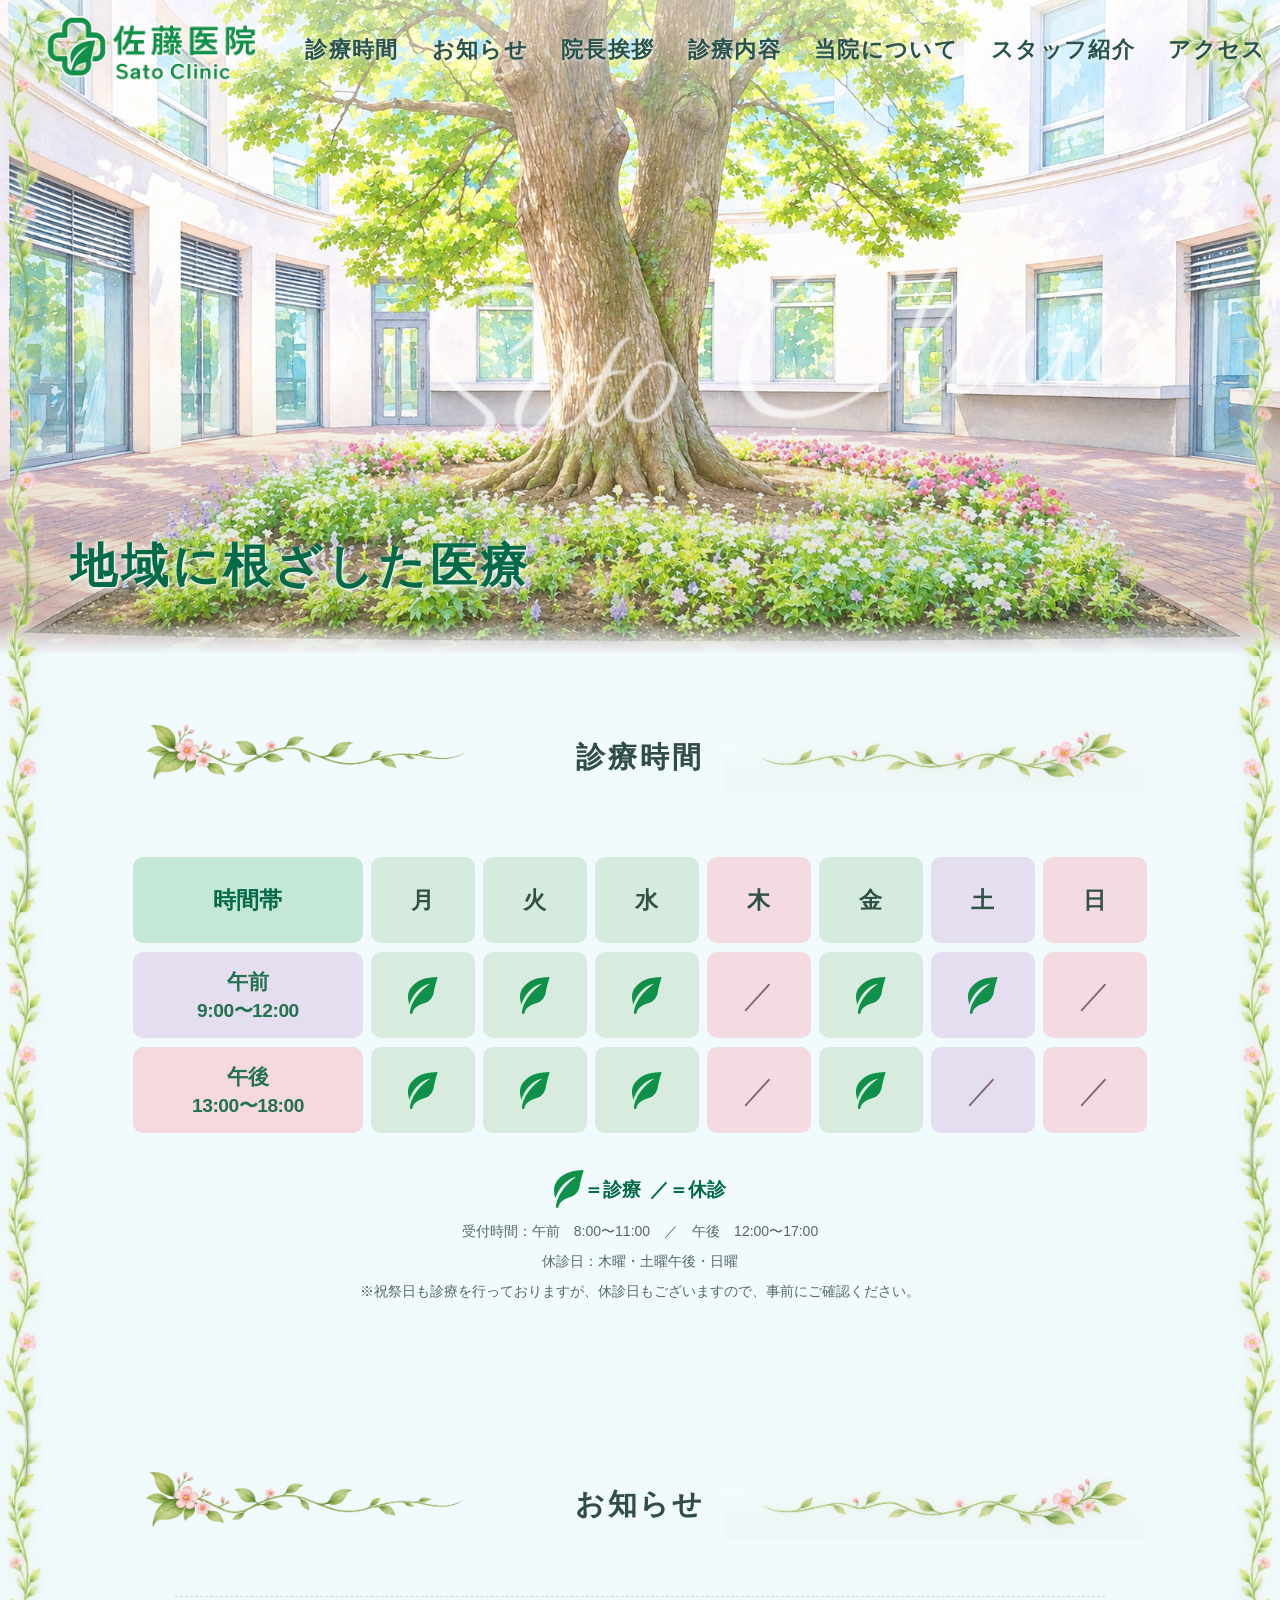
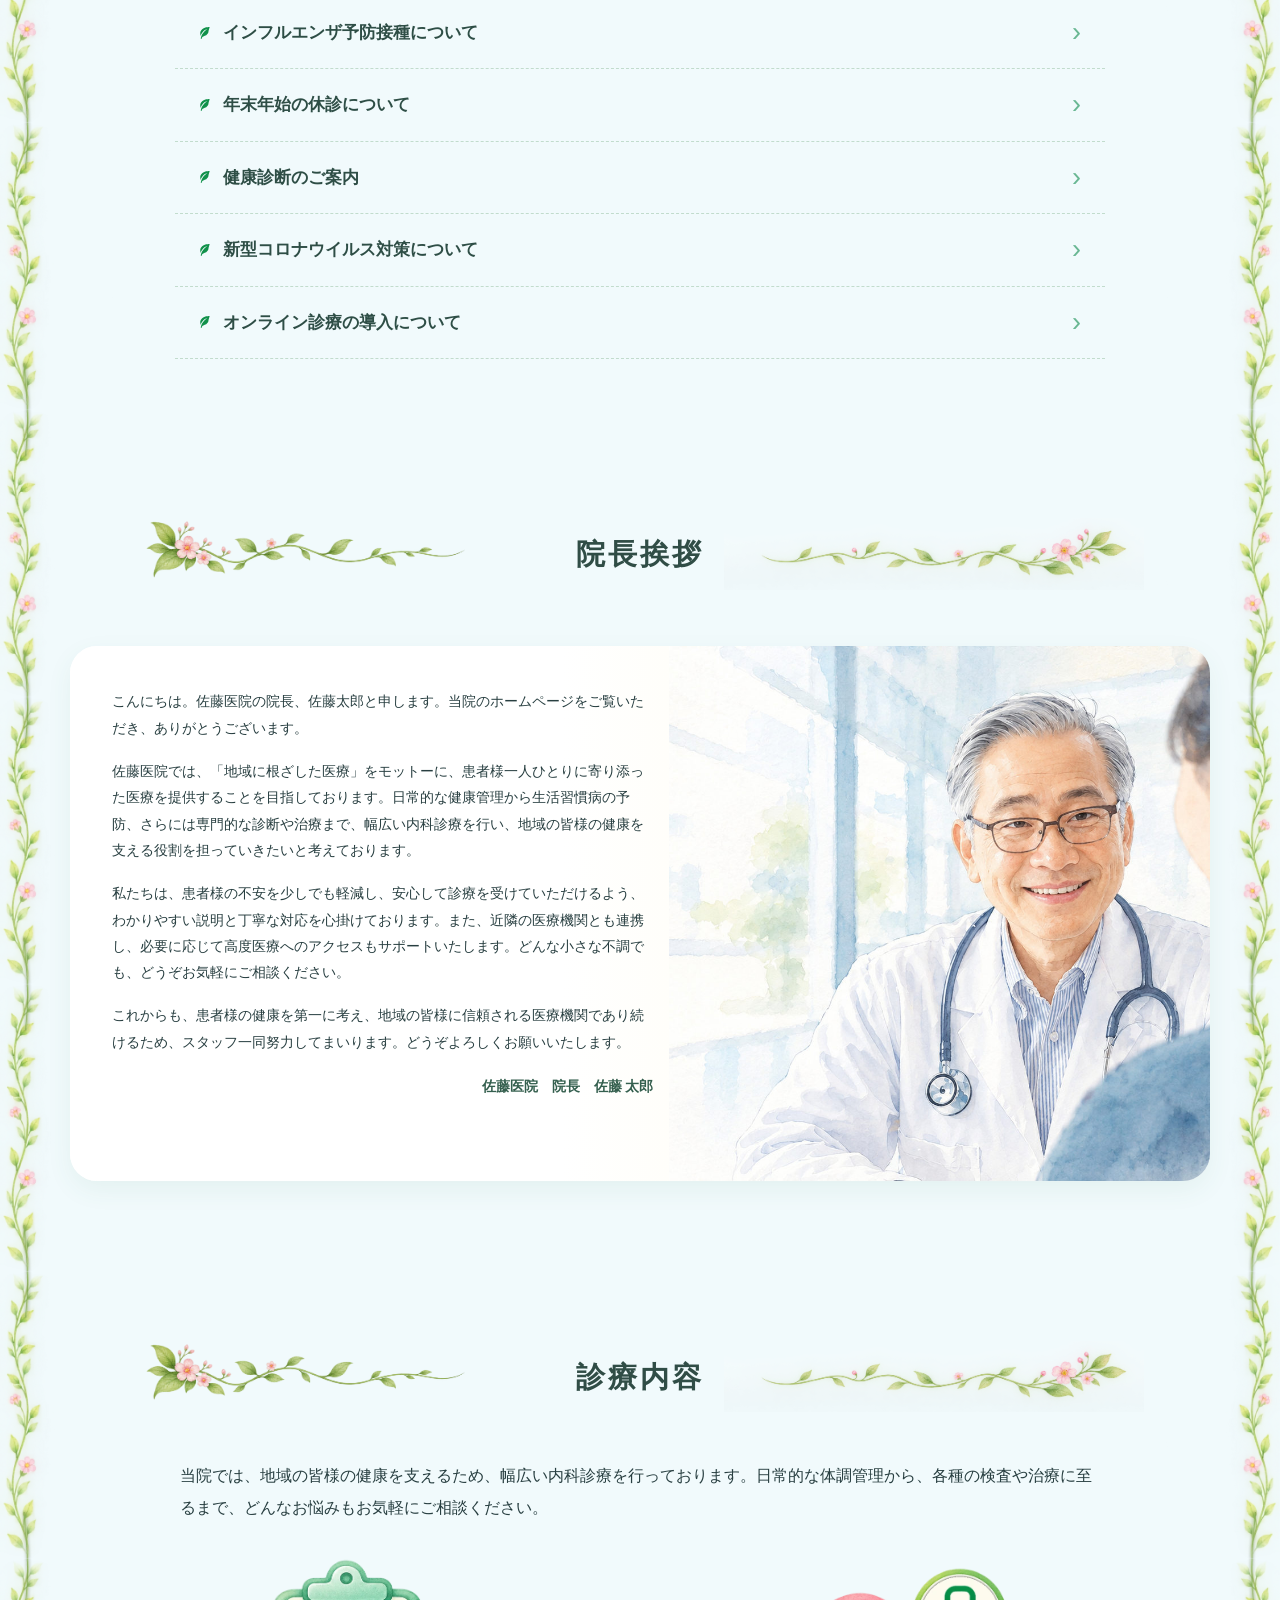
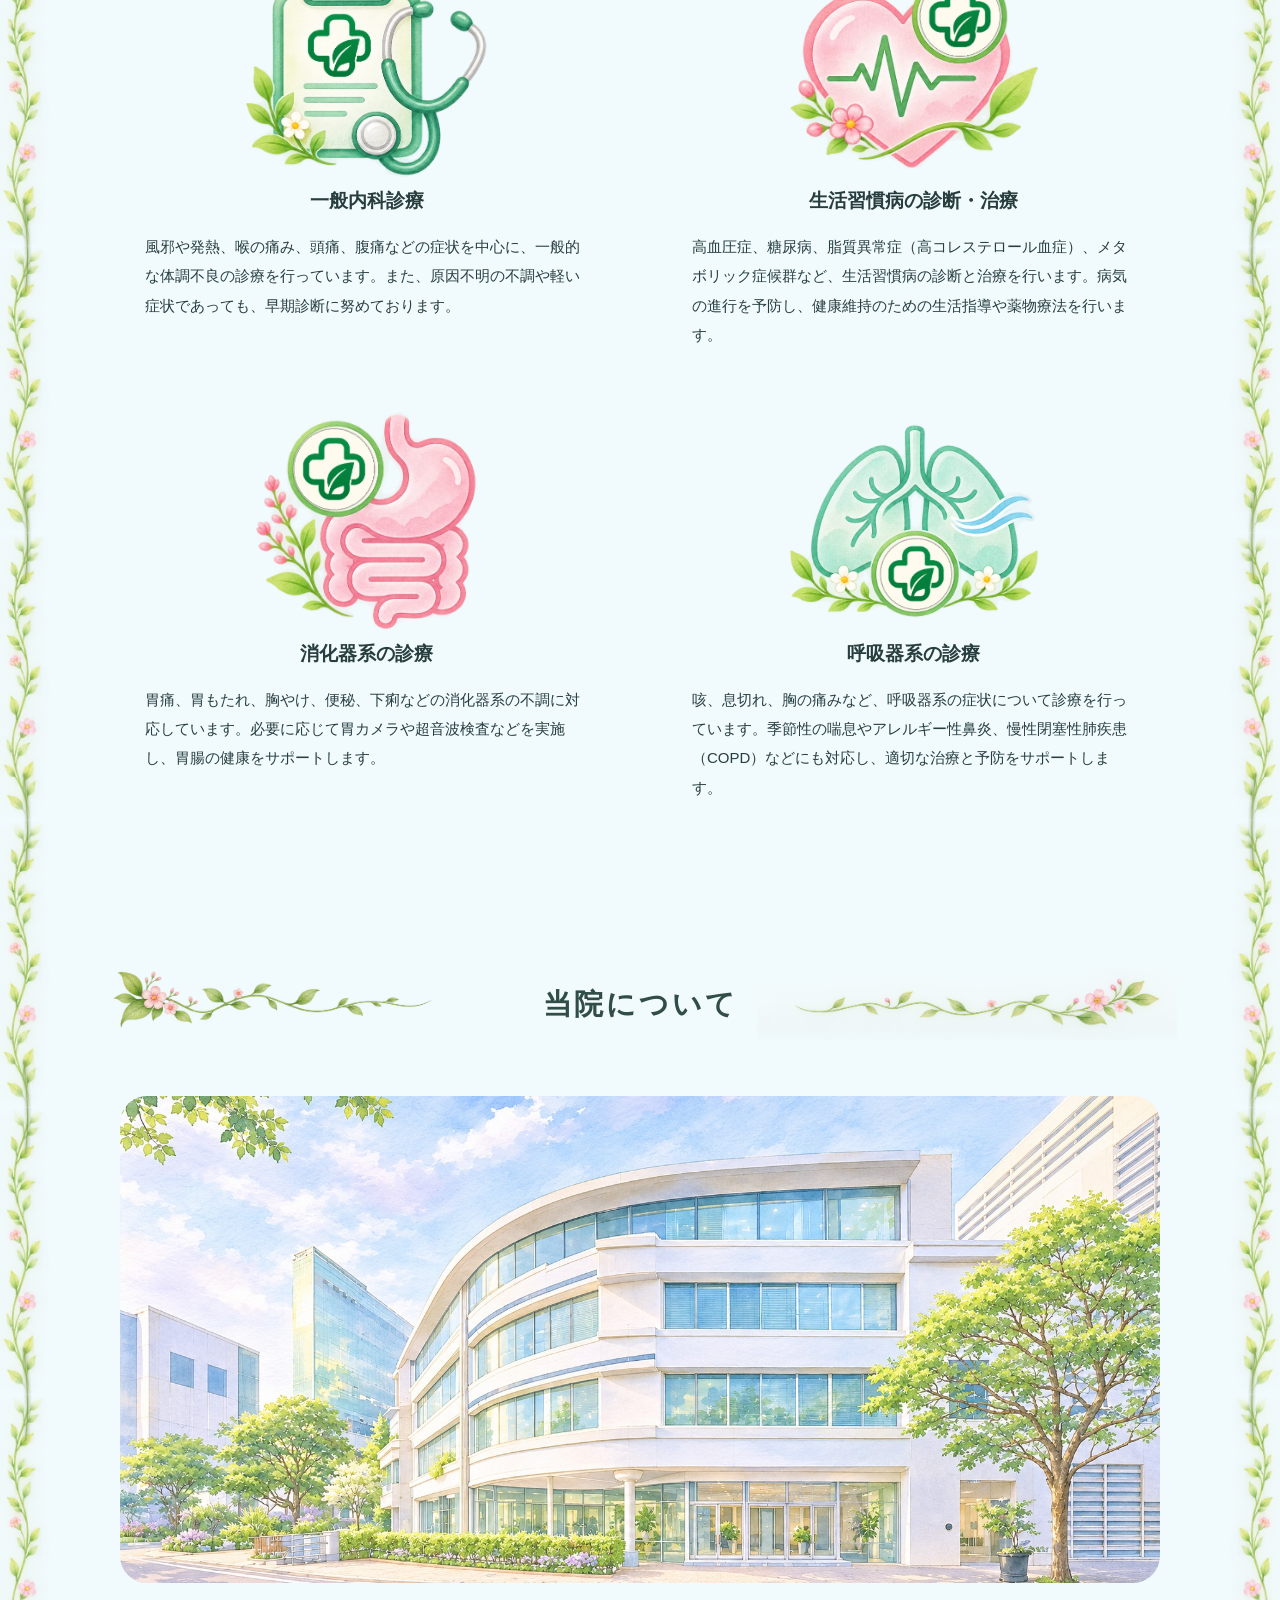
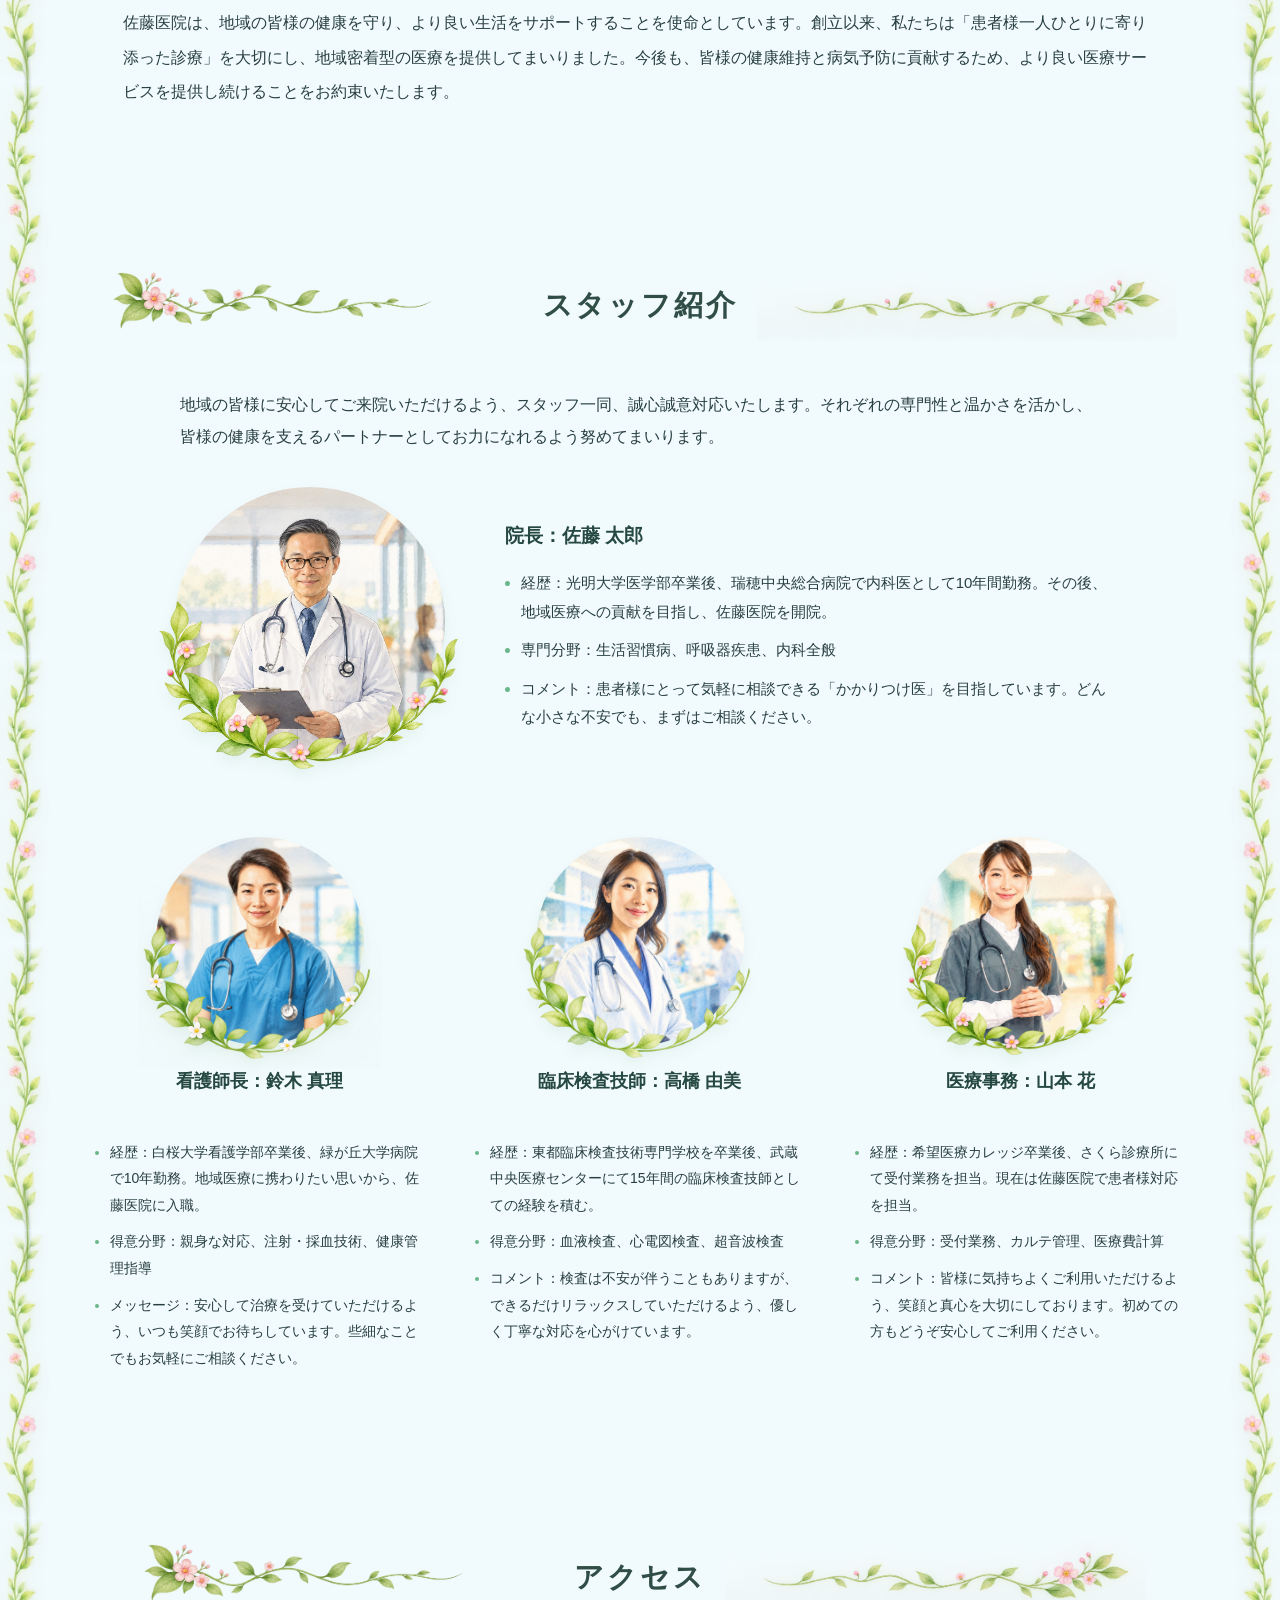
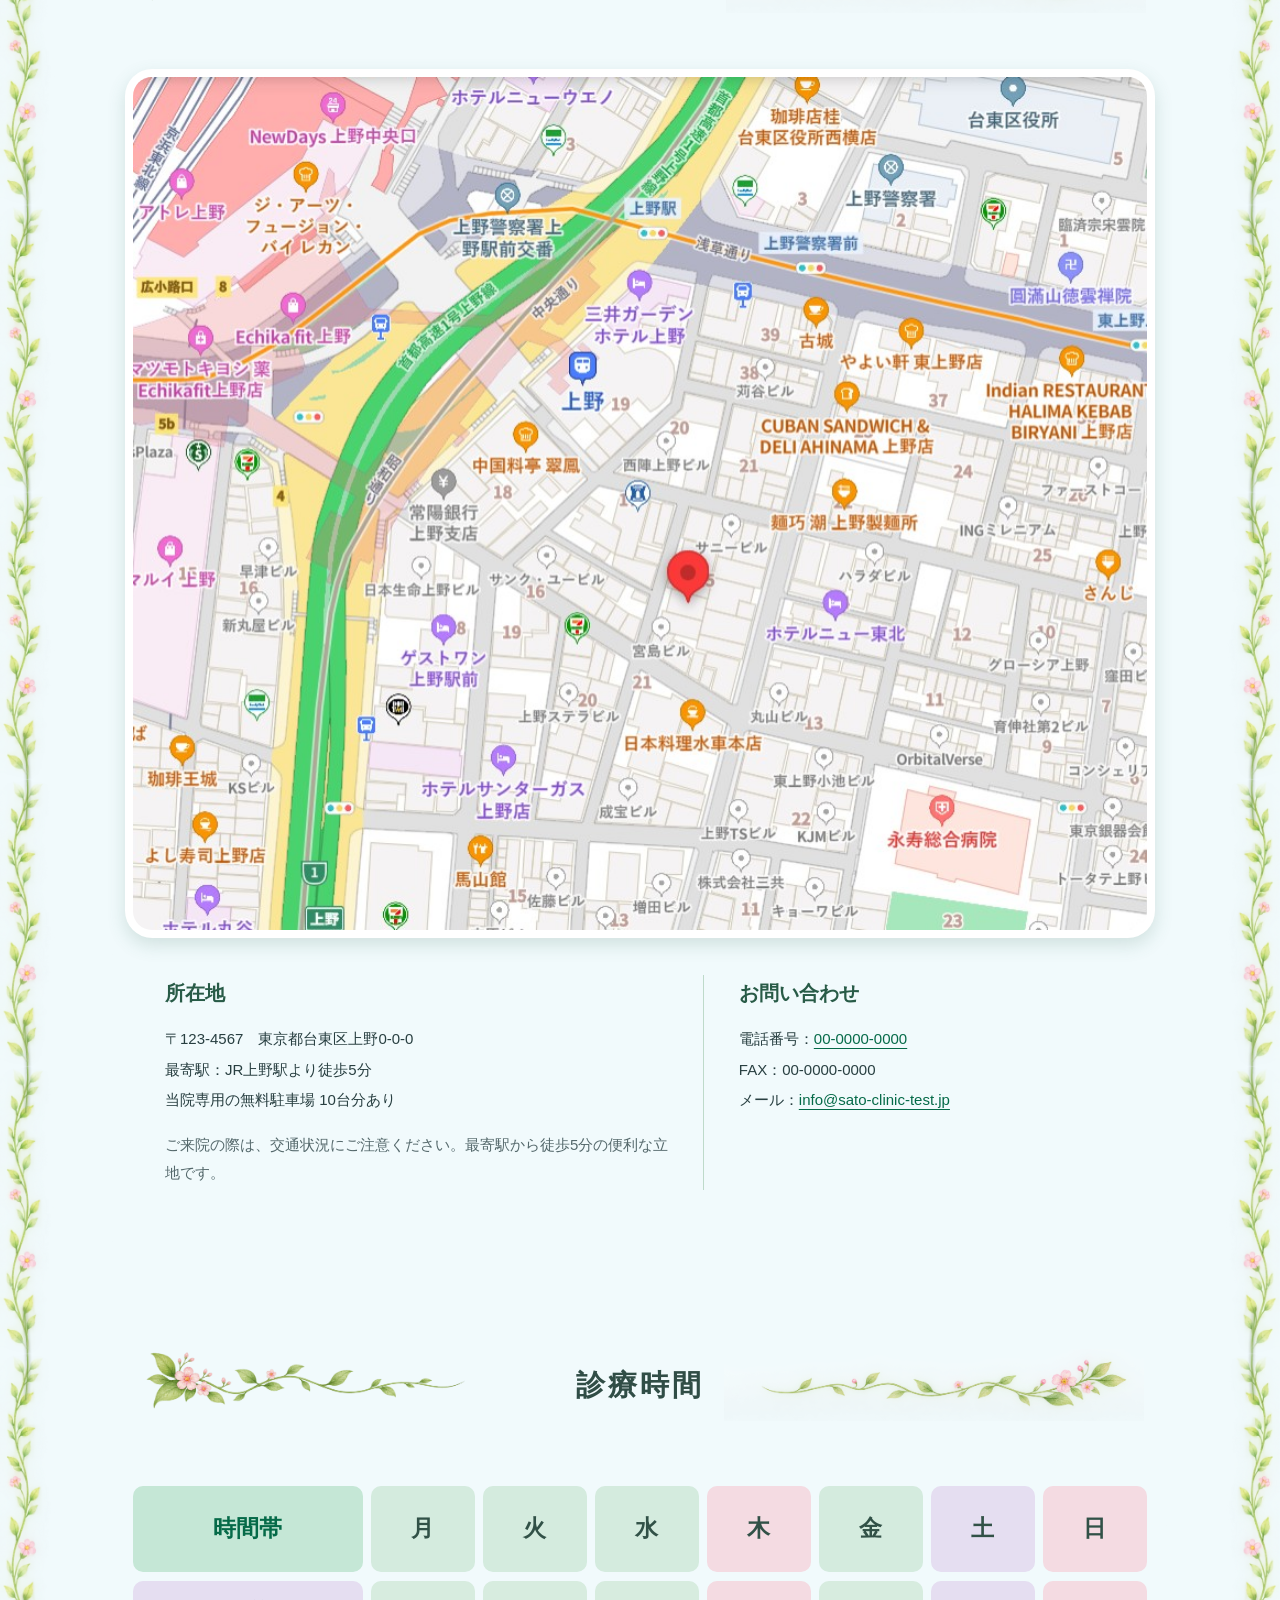
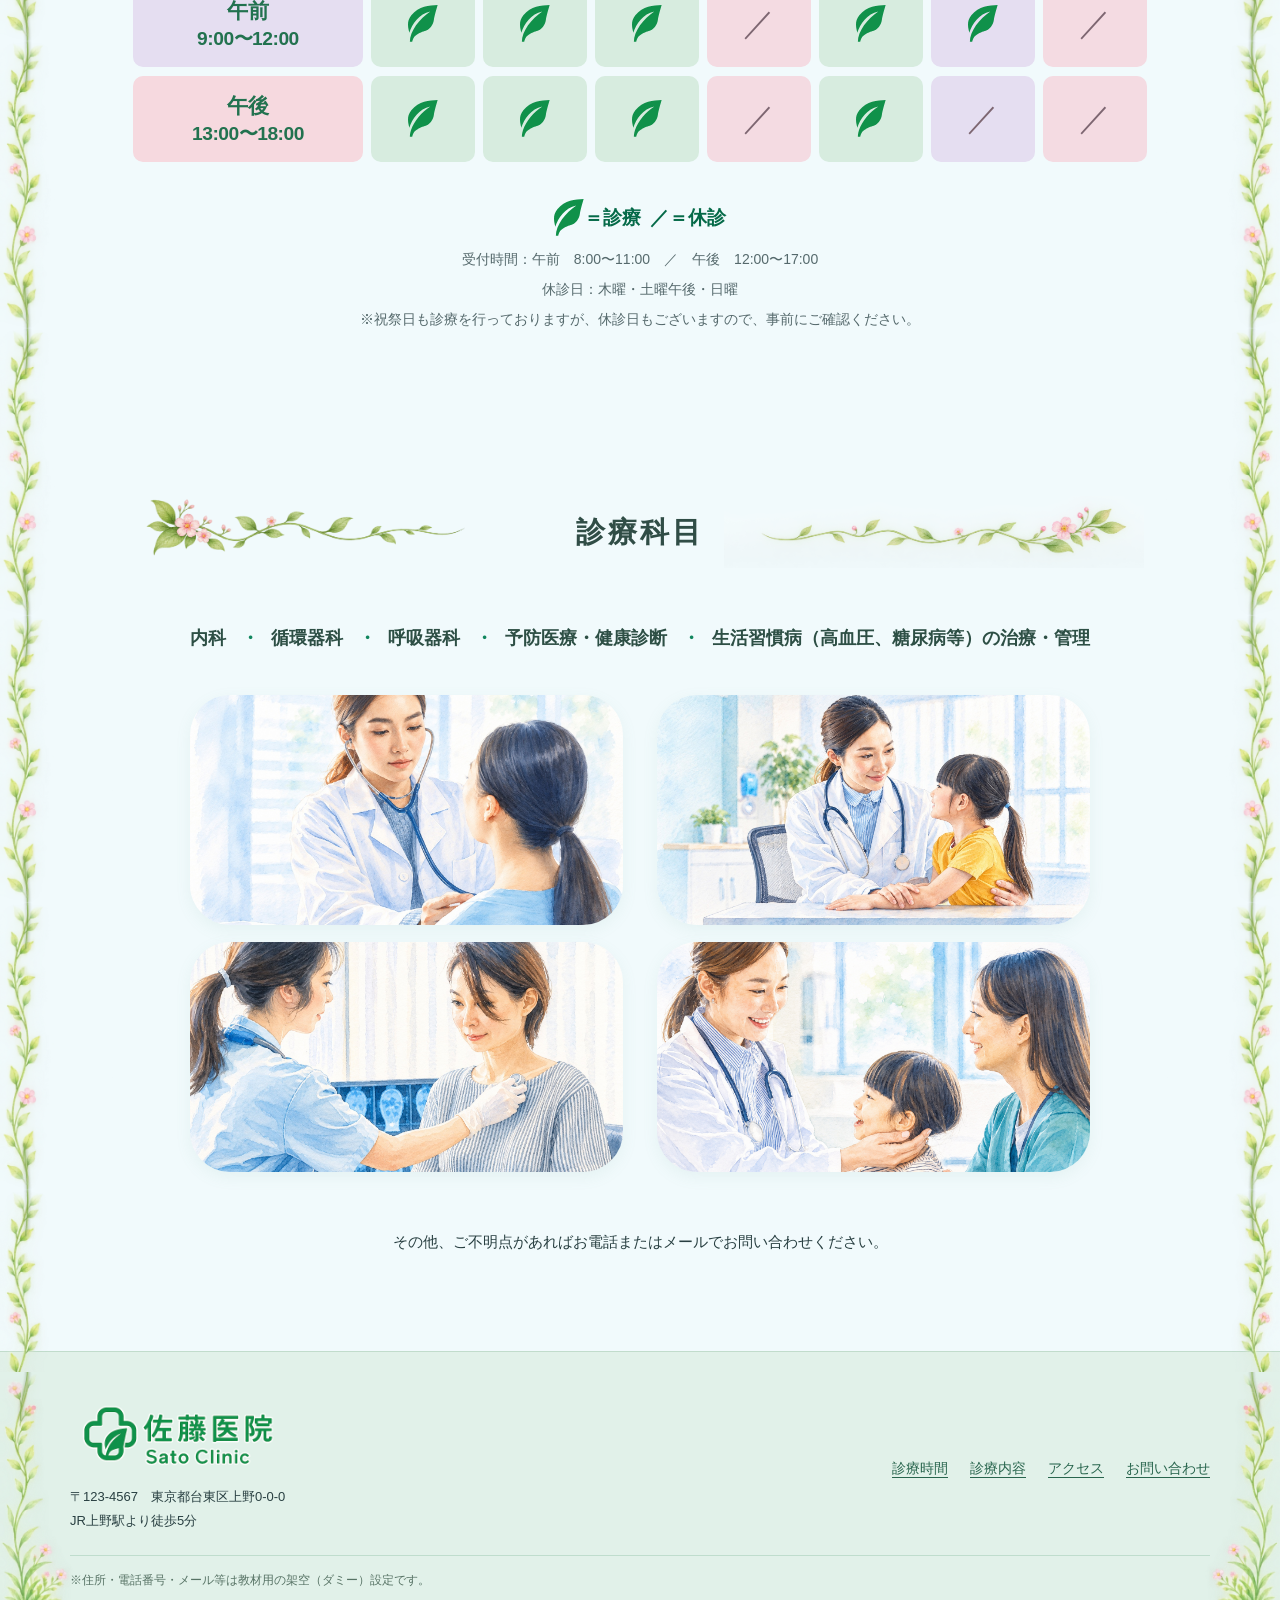
==== commit f02c05a4: "軽量化" ====
--- a/index.html
+++ b/index.html
@@ -13,14 +13,14 @@
 <a class="skip-link" href="#main">本文へ移動</a>
 <!-- ページ外側の装飾。左側の画像3枚を使用し、右側はCSSで左右反転しています。 -->
 <div class="side-botanical side-botanical--left" aria-hidden="true">
-  <img class="side-botanical__top" src="assets/images/side-vine-top.png" alt="">
+  <img class="side-botanical__top" src="assets/images/side-vine-top.webp" alt="">
   <span class="side-botanical__repeat"></span>
-  <img class="side-botanical__bottom" src="assets/images/side-vine-bottom.png" alt="">
+  <img class="side-botanical__bottom" src="assets/images/side-vine-bottom.webp" alt="">
 </div>
 <div class="side-botanical side-botanical--right" aria-hidden="true">
-  <img class="side-botanical__top" src="assets/images/side-vine-top.png" alt="">
+  <img class="side-botanical__top" src="assets/images/side-vine-top.webp" alt="">
   <span class="side-botanical__repeat"></span>
-  <img class="side-botanical__bottom" src="assets/images/side-vine-bottom.png" alt="">
+  <img class="side-botanical__bottom" src="assets/images/side-vine-bottom.webp" alt="">
 </div>
 
 <!-- ヘッダー：名称・ナビゲーション -->
@@ -72,10 +72,10 @@
  <section class="section section--services" id="services"><div class="container">
  <h2 class="section-heading"><span>診療内容</span></h2>
  <p class="section-intro">当院では、地域の皆様の健康を支えるため、幅広い内科診療を行っております。日常的な体調管理から、各種の検査や治療に至るまで、どんなお悩みもお気軽にご相談ください。</p>
- <div class="services-grid"><article class="service-card" id="service-general"><img class="service-card__image" src="assets/illustrations/sato_icon_general_internal_medicine.png" alt="" loading="lazy"/><h3>一般内科診療</h3><p>風邪や発熱、喉の痛み、頭痛、腹痛などの症状を中心に、一般的な体調不良の診療を行っています。また、原因不明の不調や軽い症状であっても、早期診断に努めております。</p></article>
-<article class="service-card" id="service-lifestyle"><img class="service-card__image" src="assets/illustrations/sato_icon_lifestyle_disease.png" alt="" loading="lazy"/><h3>生活習慣病の診断・治療</h3><p>高血圧症、糖尿病、脂質異常症（高コレステロール血症）、メタボリック症候群など、生活習慣病の診断と治療を行います。病気の進行を予防し、健康維持のための生活指導や薬物療法を行います。</p></article>
-<article class="service-card" id="service-digestive"><img class="service-card__image" src="assets/illustrations/sato_icon_gastroenterology.png" alt="" loading="lazy"/><h3>消化器系の診療</h3><p>胃痛、胃もたれ、胸やけ、便秘、下痢などの消化器系の不調に対応しています。必要に応じて胃カメラや超音波検査などを実施し、胃腸の健康をサポートします。</p></article>
-<article class="service-card" id="service-respiratory"><img class="service-card__image" src="assets/illustrations/sato_icon_respiratory.png" alt="" loading="lazy"/><h3>呼吸器系の診療</h3><p>咳、息切れ、胸の痛みなど、呼吸器系の症状について診療を行っています。季節性の喘息やアレルギー性鼻炎、慢性閉塞性肺疾患（COPD）などにも対応し、適切な治療と予防をサポートします。</p></article></div>
+ <div class="services-grid"><article class="service-card" id="service-general"><img class="service-card__image" src="assets/illustrations/sato_icon_general_internal_medicine.webp" alt="" loading="lazy"/><h3>一般内科診療</h3><p>風邪や発熱、喉の痛み、頭痛、腹痛などの症状を中心に、一般的な体調不良の診療を行っています。また、原因不明の不調や軽い症状であっても、早期診断に努めております。</p></article>
+<article class="service-card" id="service-lifestyle"><img class="service-card__image" src="assets/illustrations/sato_icon_lifestyle_disease.webp" alt="" loading="lazy"/><h3>生活習慣病の診断・治療</h3><p>高血圧症、糖尿病、脂質異常症（高コレステロール血症）、メタボリック症候群など、生活習慣病の診断と治療を行います。病気の進行を予防し、健康維持のための生活指導や薬物療法を行います。</p></article>
+<article class="service-card" id="service-digestive"><img class="service-card__image" src="assets/illustrations/sato_icon_gastroenterology.webp" alt="" loading="lazy"/><h3>消化器系の診療</h3><p>胃痛、胃もたれ、胸やけ、便秘、下痢などの消化器系の不調に対応しています。必要に応じて胃カメラや超音波検査などを実施し、胃腸の健康をサポートします。</p></article>
+<article class="service-card" id="service-respiratory"><img class="service-card__image" src="assets/illustrations/sato_icon_respiratory.webp" alt="" loading="lazy"/><h3>呼吸器系の診療</h3><p>咳、息切れ、胸の痛みなど、呼吸器系の症状について診療を行っています。季節性の喘息やアレルギー性鼻炎、慢性閉塞性肺疾患（COPD）などにも対応し、適切な治療と予防をサポートします。</p></article></div>
  </div></section>
  <!-- 06. 当院について（原稿指定の概要のみ） -->
  <section class="section section--about" id="about"><div class="container">
--- a/css/style.css
+++ b/css/style.css
@@ -51,7 +51,7 @@
 .side-botanical__top,.side-botanical__bottom {display:block; width:100%; height:auto; flex:none;}
 .side-botanical__repeat {
   display:block; flex:1 1 0; min-height:0;
-  background:url('../assets/images/side-vine-repeat.png') left top / 100% auto repeat-y;
+  background:url('../assets/images/side-vine-repeat.webp') left top / 100% auto repeat-y;
 }
 
 a {color: inherit; text-underline-offset: 4px;}
@@ -216,15 +216,15 @@
    ----------------------------------------------------- */
 .staff-feature {display:grid;grid-template-columns:280px minmax(0,1fr);max-width:940px;align-items:center;gap:55px;margin:30px auto 70px;}
 .staff-image-frame {width:208px;aspect-ratio:1;border-radius:50%;position:relative;margin:0 auto 20px;filter:drop-shadow(0 7px 6px rgba(83,151,114,.08));}
-/* 写真そのものはHTMLのimg。草花のみ別PNGを透過で重ねます。 */
+/* 写真そのものはHTMLのimg。草花のみ別画像を透過で重ねます。 */
 .staff-image-frame::after {
   content:""; position:absolute; z-index:2; inset:-6% -12% -11%;
-  background:url('../assets/images/staff-wreath-pink.png') center bottom / contain no-repeat;
+  background:url('../assets/images/staff-wreath-pink.webp') center bottom / contain no-repeat;
   pointer-events:none;
 }
 .staff-card:nth-child(1) .staff-image-frame::after {background-image:url('../assets/images/staff-wreath-white.png');}
-.staff-card:nth-child(2) .staff-image-frame::after {background-image:url('../assets/images/staff-wreath-green.png');}
-.staff-card:nth-child(3) .staff-image-frame::after {background-image:url('../assets/images/staff-wreath-pink.png');}
+.staff-card:nth-child(2) .staff-image-frame::after {background-image:url('../assets/images/staff-wreath-green.webp');}
+.staff-card:nth-child(3) .staff-image-frame::after {background-image:url('../assets/images/staff-wreath-pink.webp');}
 
 .staff-image-frame img {width:100%;height:100%;border-radius:50%;object-fit:cover;object-position:center 37%;}
 .staff-image-frame--director img {object-position:89% 37%;}
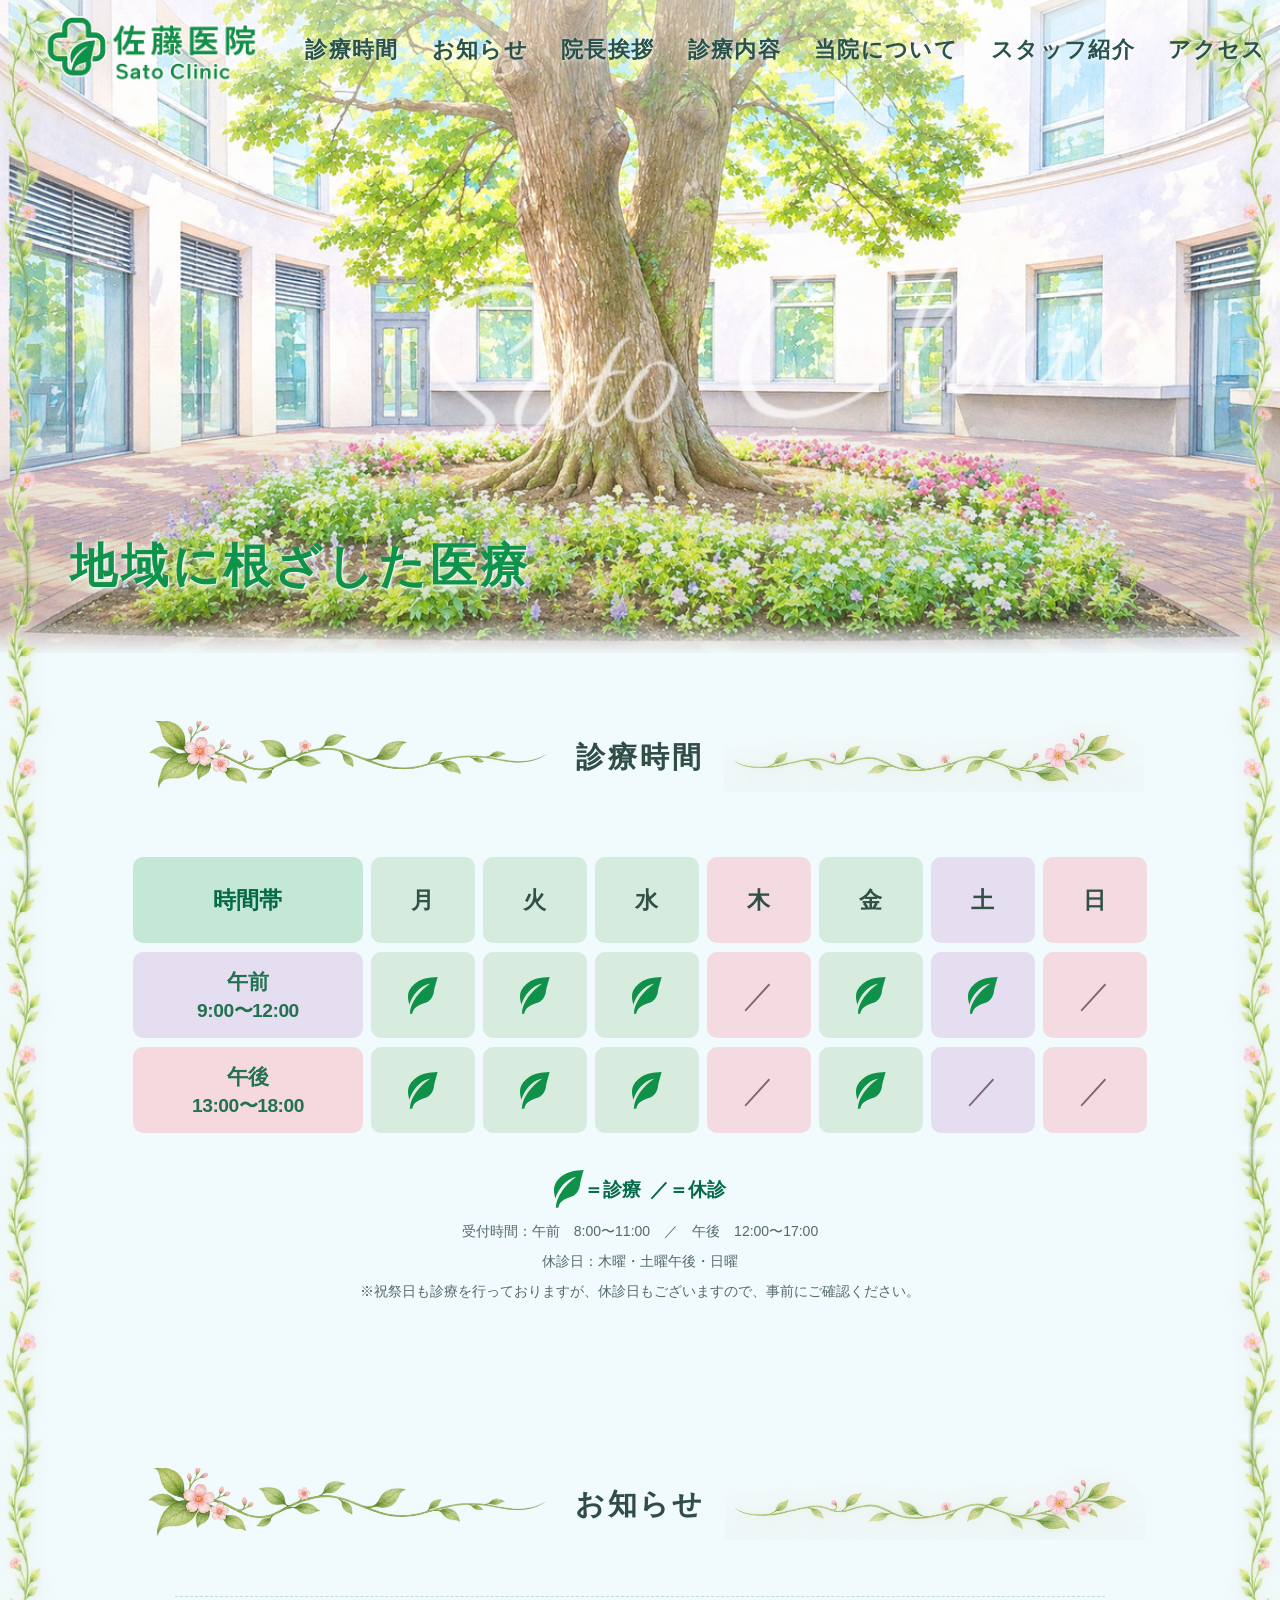
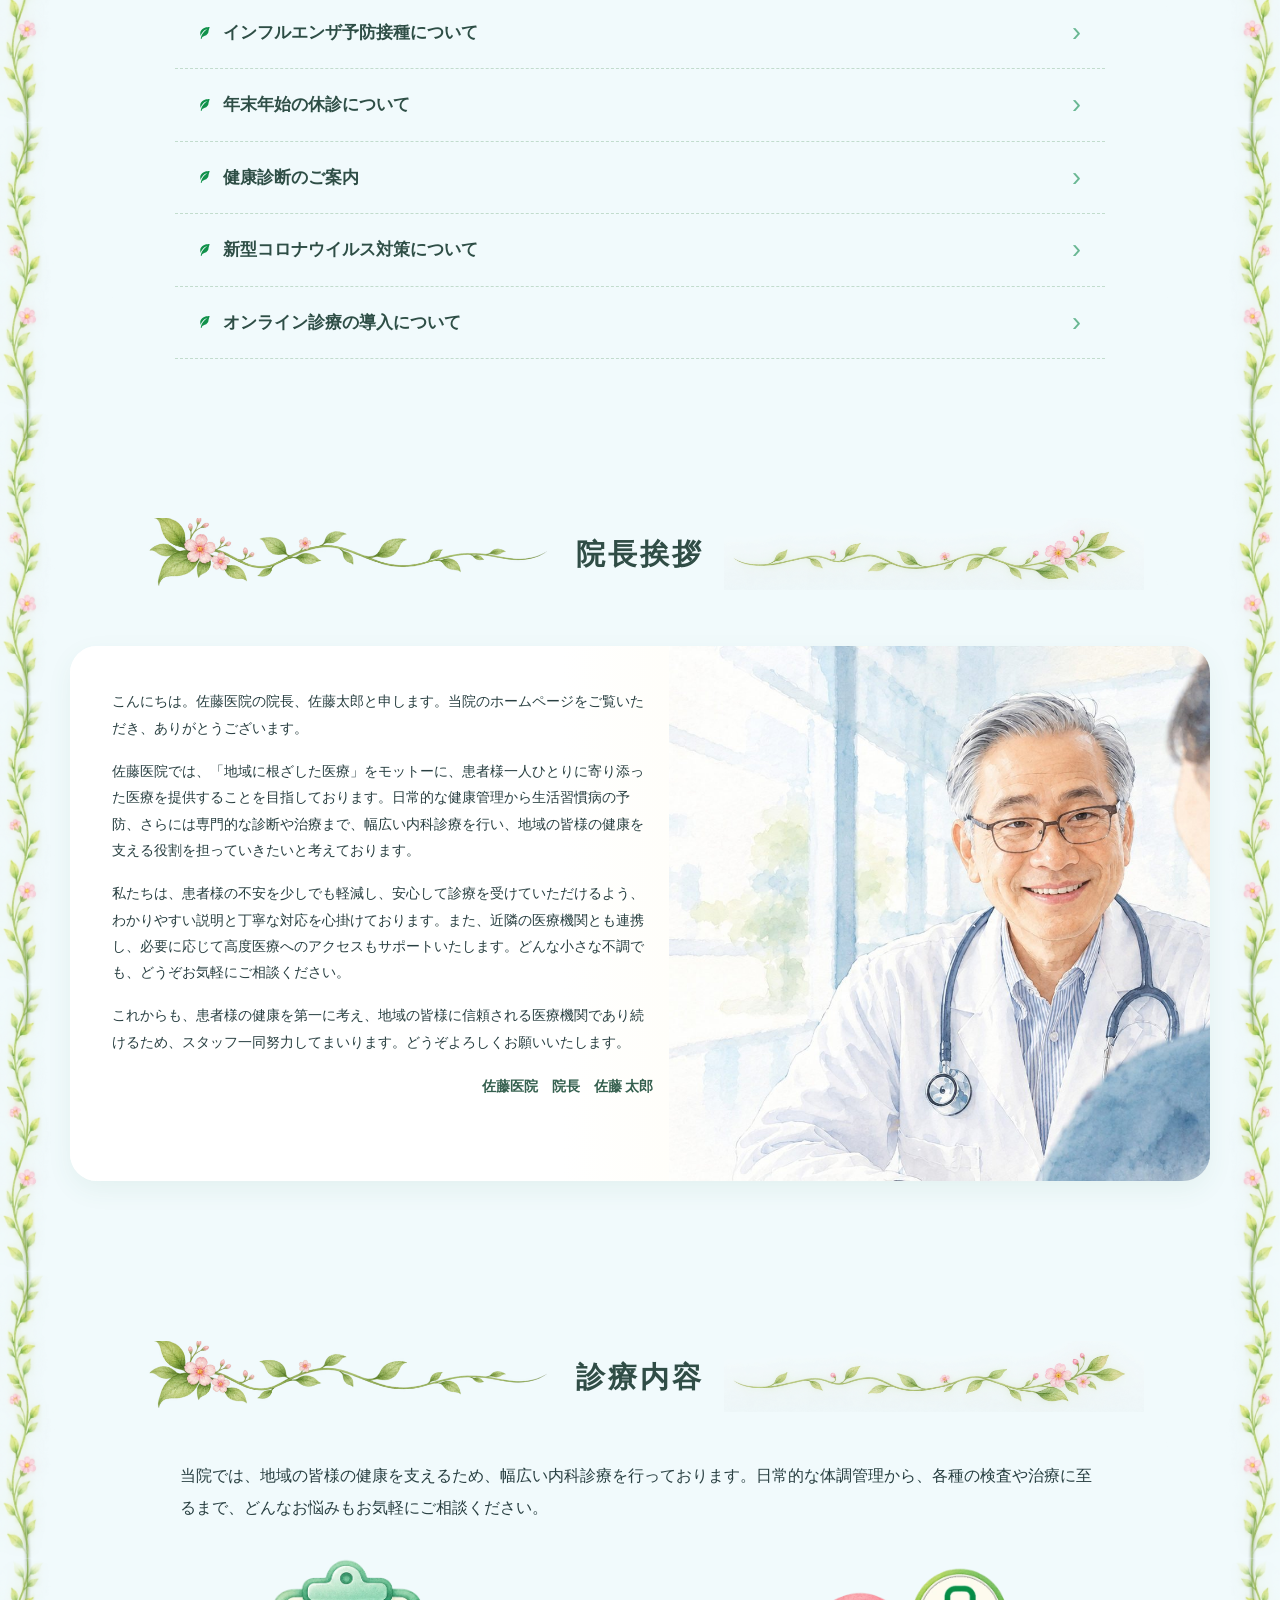
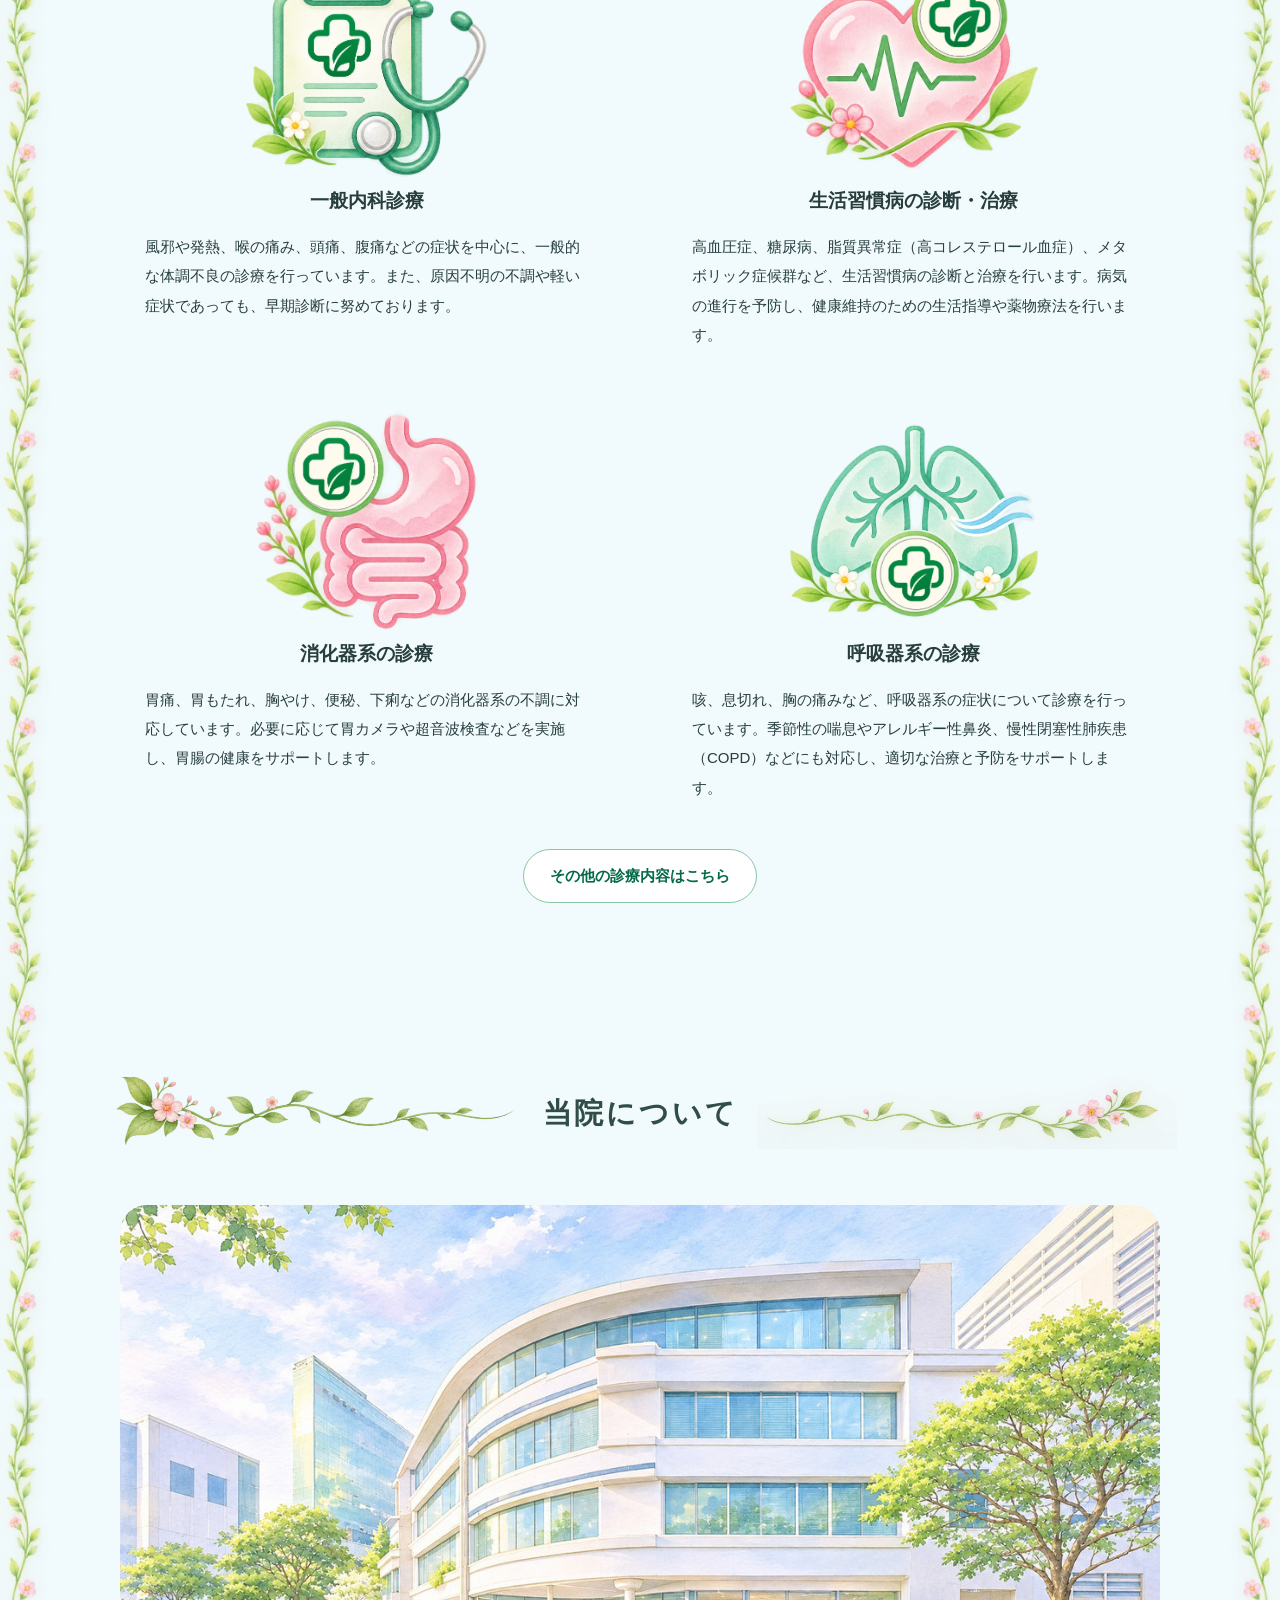
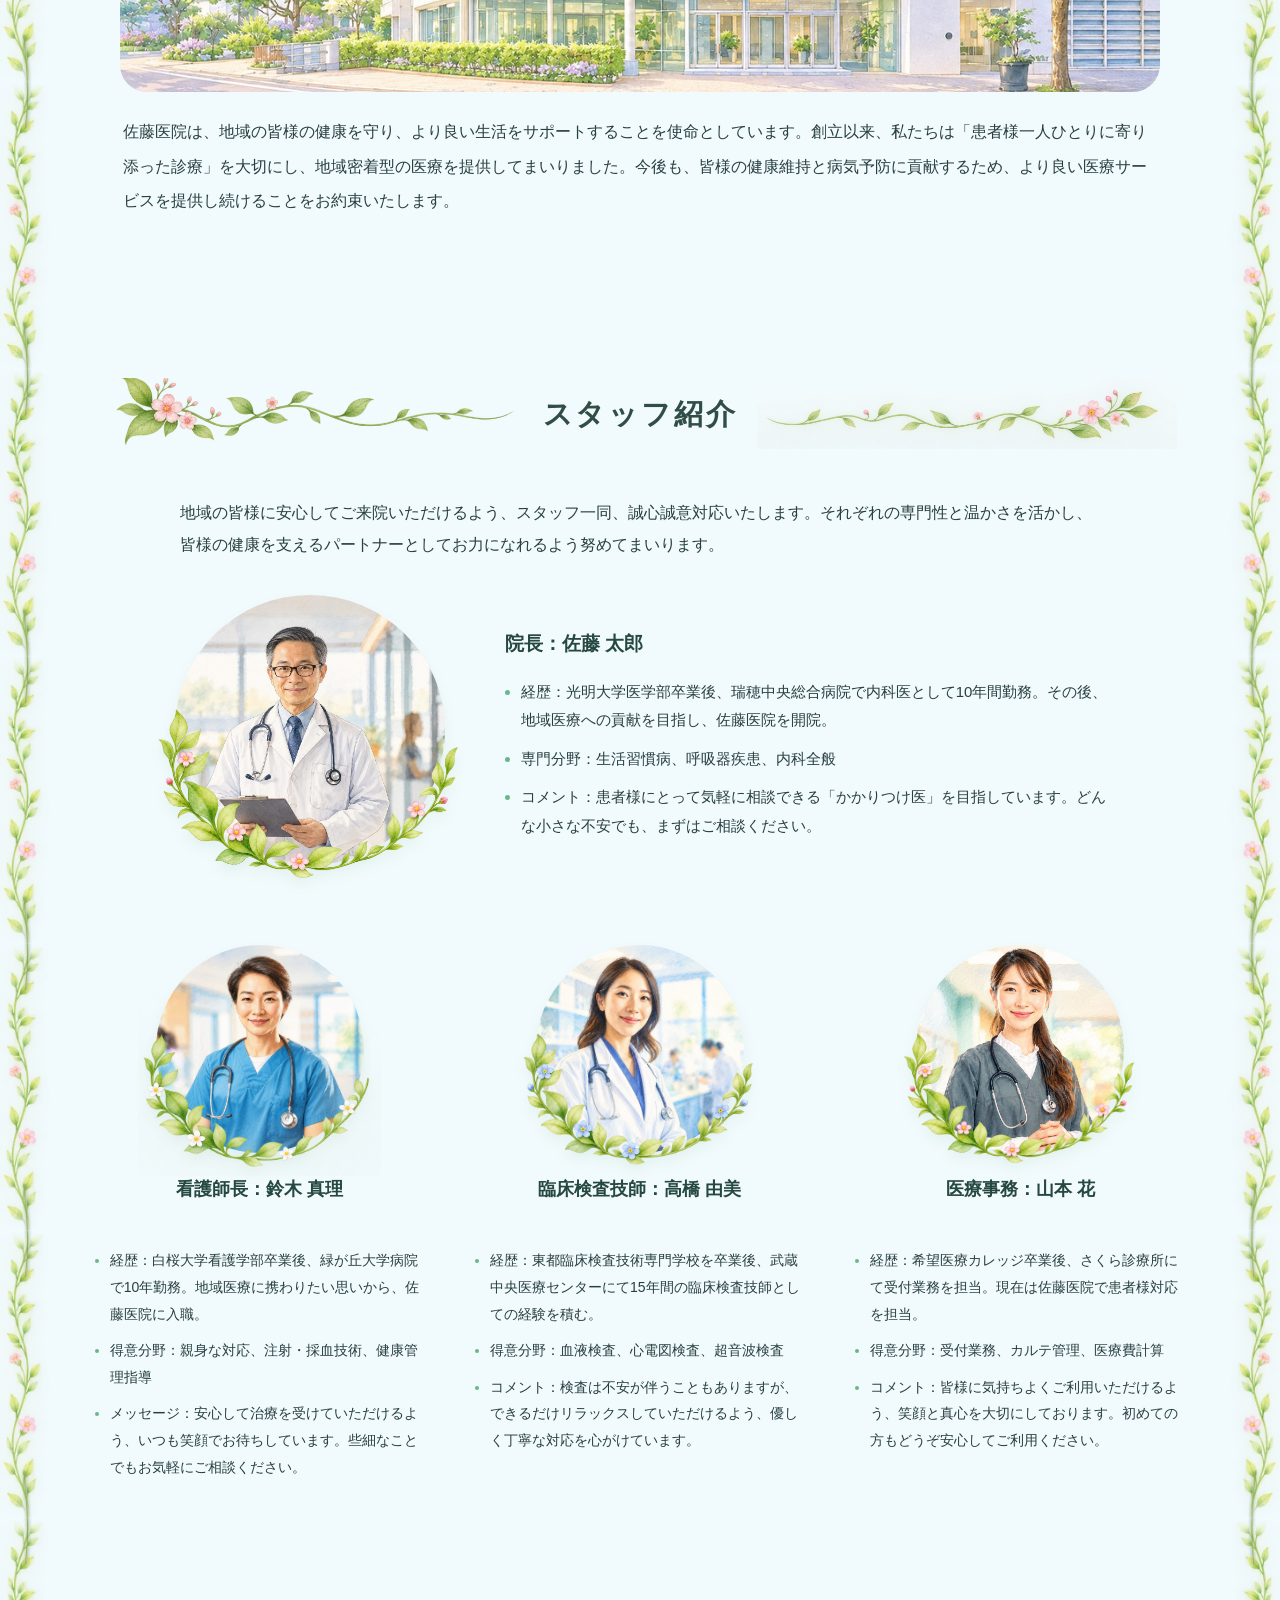
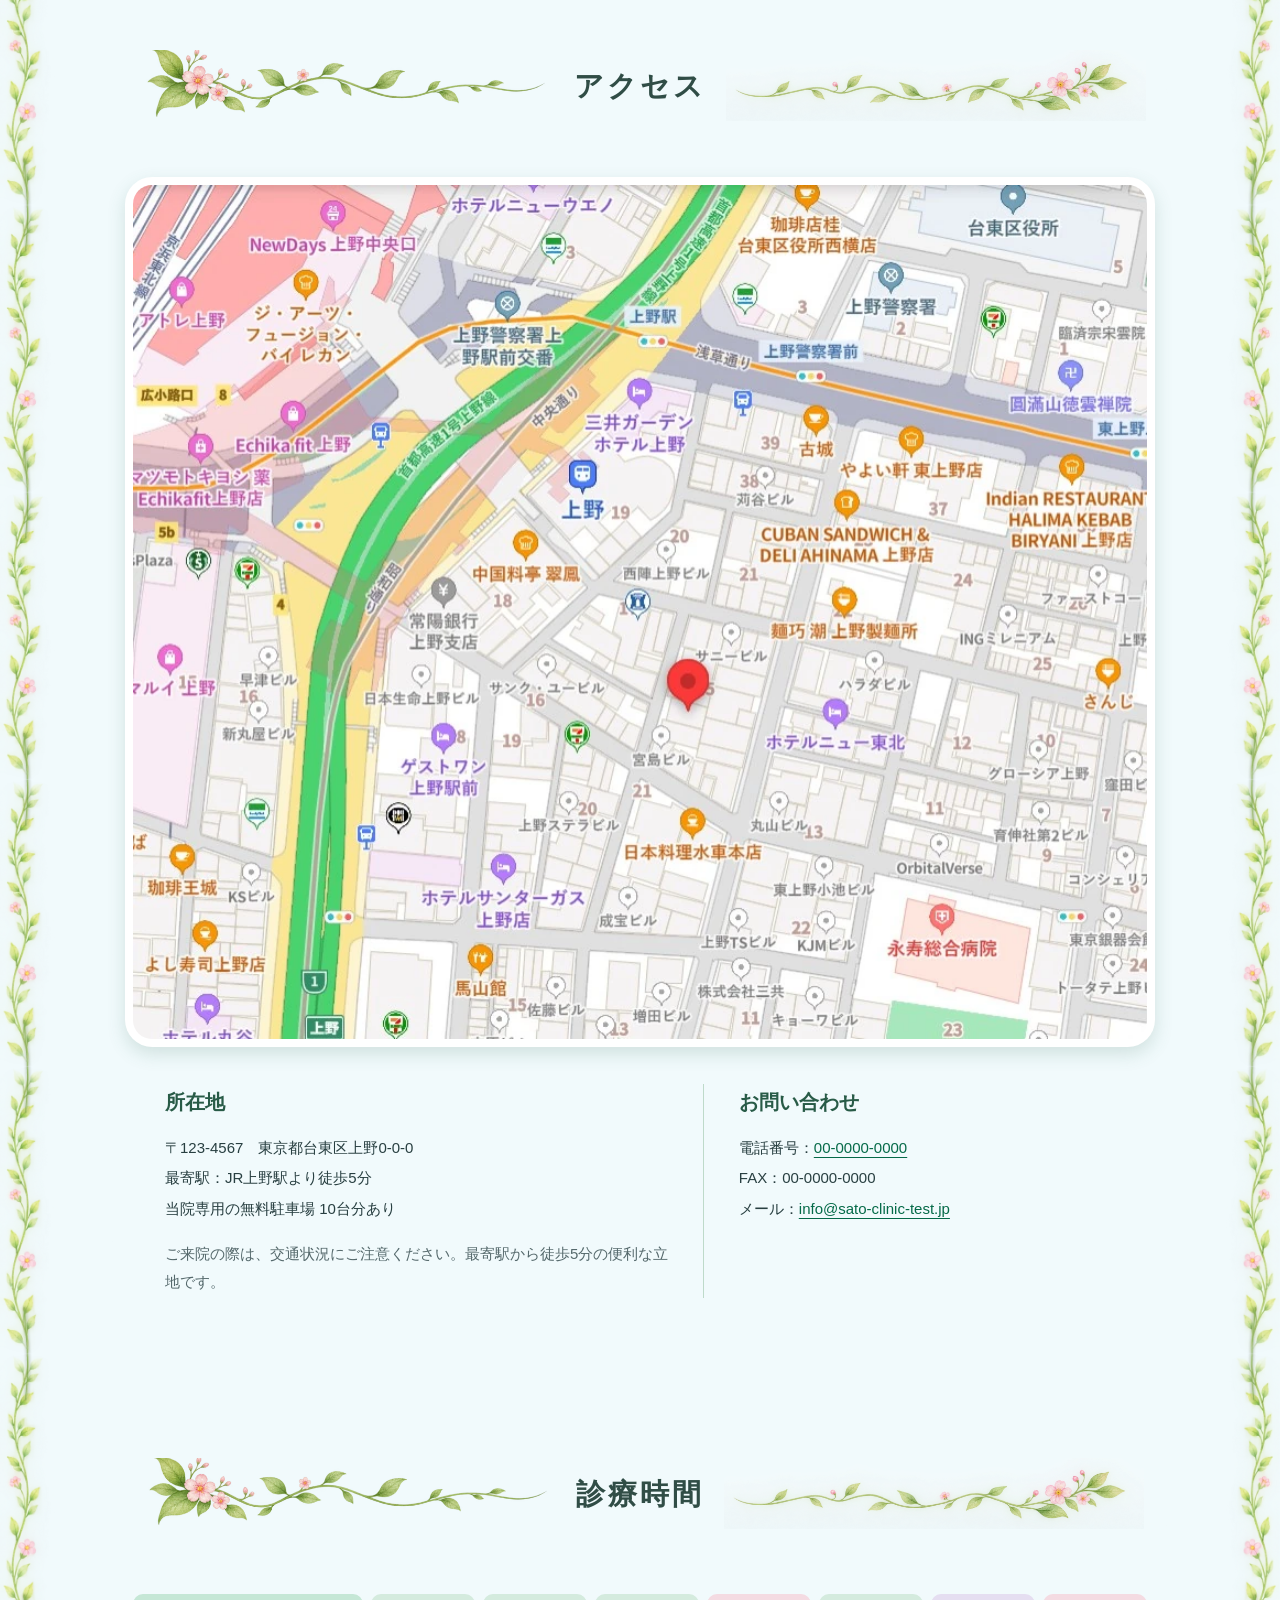
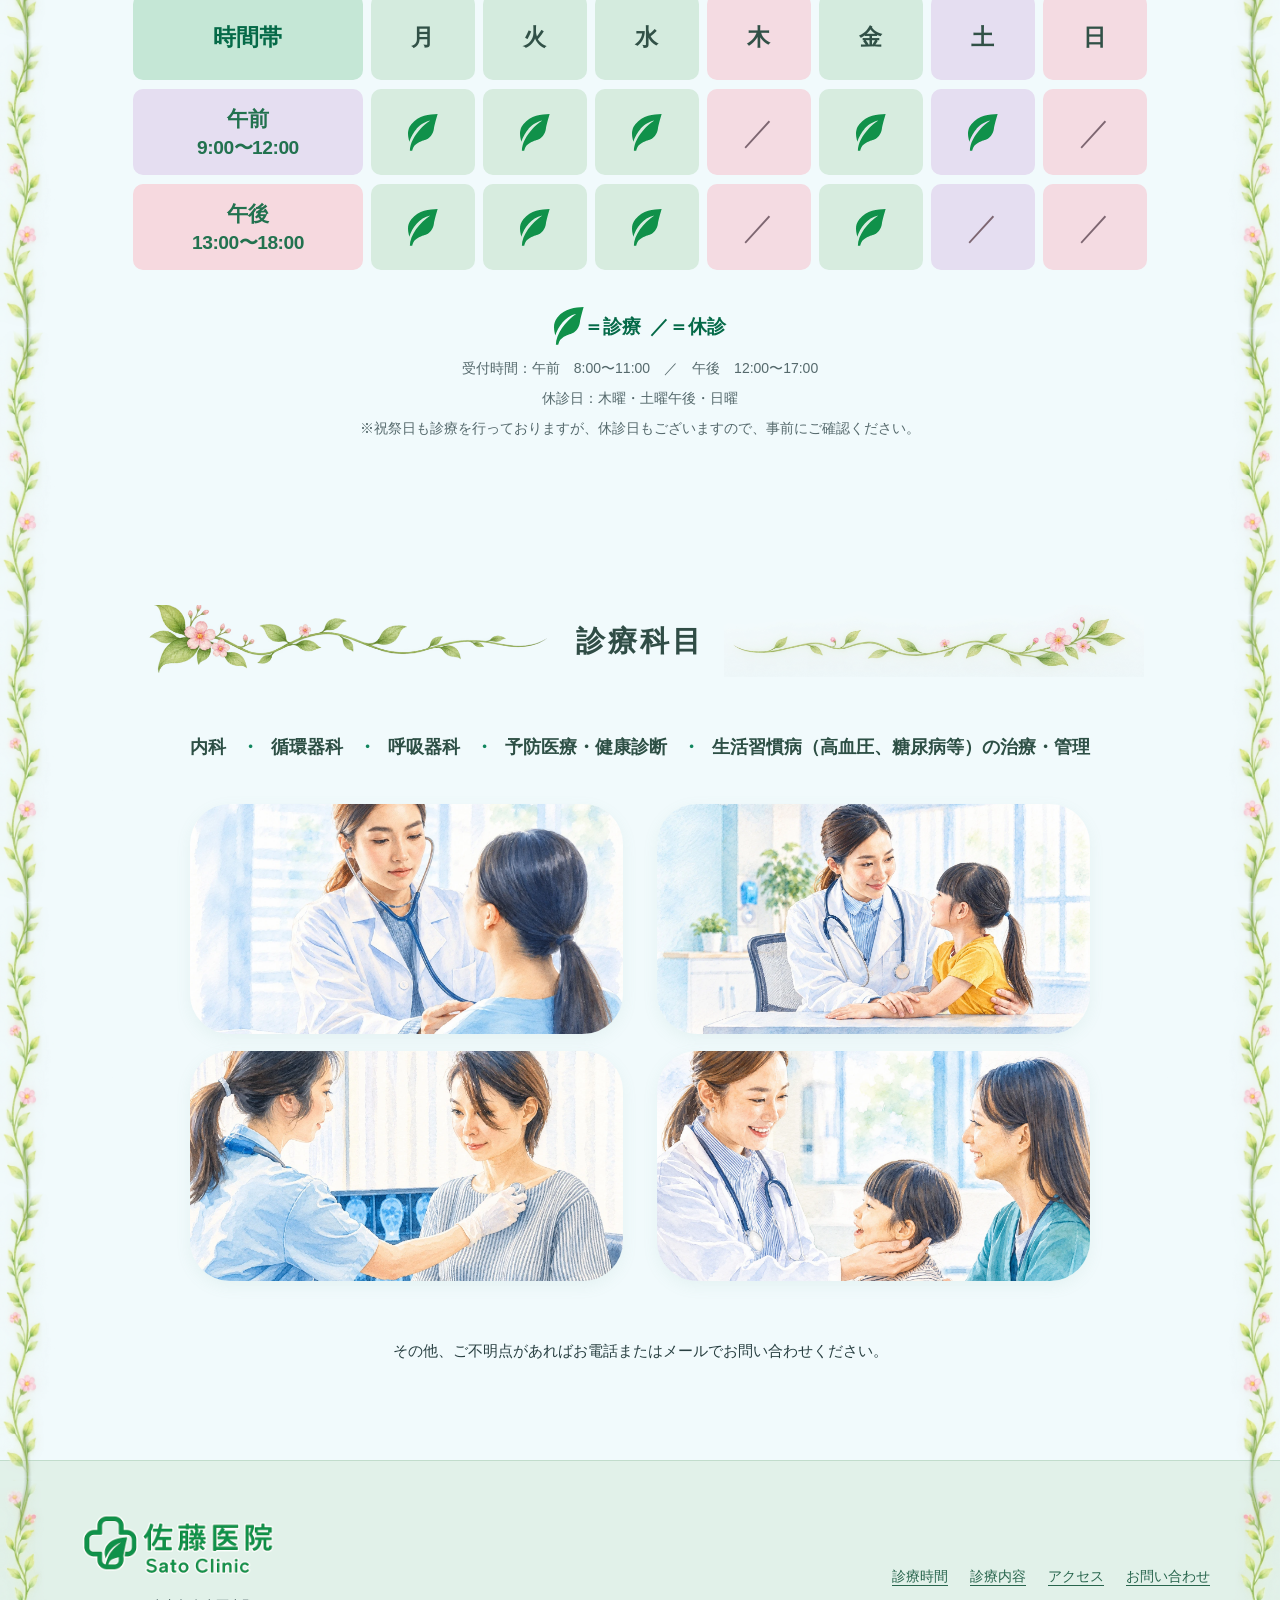
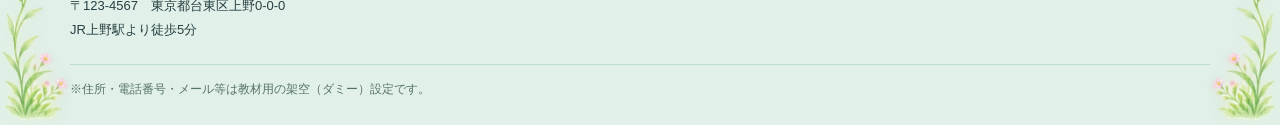
==== commit 6edd52c9: "ファイルサイズの圧縮" ====
--- a/index.html
+++ b/index.html
@@ -32,10 +32,10 @@
    <ul><li class="nav-hours"><a href="#hours">診療時間</a><div class="nav-hours__preview"><h2>診療時間</h2><div class="nav-hours__table-wrap"><table class="nav-hours__table" aria-label="診療時間"><thead><tr><th>時間帯</th><th>月</th><th>火</th><th>水</th><th>木</th><th>金</th><th>土</th><th>日</th></tr></thead><tbody><tr><th>午前<br>9:00〜12:00</th><td>診療</td><td>診療</td><td>診療</td><td>休診</td><td>診療</td><td>診療</td><td>休診</td></tr><tr><th>午後<br>13:00〜18:00</th><td>診療</td><td>診療</td><td>診療</td><td>休診</td><td>診療</td><td>休診</td><td>休診</td></tr></tbody></table></div><p>休診日：木曜・土曜午後・日曜</p></div></li>
 <li><a href="#news">お知らせ</a></li>
 <li><a href="#greeting">院長挨拶</a></li>
-<li class="nav-services"><a href="#services">診療内容</a><div class="nav-services__preview"><h2>診療内容</h2><ul><li><a href="#service-general">一般内科診療</a></li><li><a href="#service-lifestyle">生活習慣病の診断・治療</a></li><li><a href="#service-digestive">消化器系の診療</a></li><li><a href="#service-respiratory">呼吸器系の診療</a></li></ul></div></li>
+<li class="nav-services"><a href="#services">診療内容</a><div class="nav-services__preview"><h2>診療内容</h2><ul><li><a href="#service-general">一般内科診療</a></li><li><a href="#service-lifestyle">生活習慣病の診断・治療</a></li><li><a href="#service-digestive">消化器系の診療</a></li><li><a href="#service-respiratory">呼吸器系の診療</a></li><li><a href="other-services.html">その他の診療内容</a></li></ul></div></li>
 <li><a href="#about">当院について</a></li>
 <li><a href="#staff">スタッフ紹介</a></li>
-<li class="nav-access"><a href="#access">アクセス</a><div class="nav-access__preview"><img src="assets/images/map.jpg" alt="上野駅周辺の地図" loading="lazy"><div class="nav-access__contact"><h2>お問い合わせ</h2><p>電話番号：<a href="tel:0000000000">00-0000-0000</a></p><p>FAX：00-0000-0000</p><p>メール：<a href="mailto:info@sato-clinic-test.jp">info@sato-clinic-test.jp</a></p></div></div></li></ul>
+<li class="nav-access"><a href="#access">アクセス</a><div class="nav-access__preview"><img src="assets/images/map.webp" alt="上野駅周辺の地図" loading="lazy"><div class="nav-access__contact"><h2>お問い合わせ</h2><p>電話番号：<a href="tel:0000000000">00-0000-0000</a></p><p>FAX：00-0000-0000</p><p>メール：<a href="mailto:info@sato-clinic-test.jp">info@sato-clinic-test.jp</a></p></div></div></li></ul>
   </nav>
  </div>
 </header>
@@ -76,6 +76,7 @@
 <article class="service-card" id="service-lifestyle"><img class="service-card__image" src="assets/illustrations/sato_icon_lifestyle_disease.webp" alt="" loading="lazy"/><h3>生活習慣病の診断・治療</h3><p>高血圧症、糖尿病、脂質異常症（高コレステロール血症）、メタボリック症候群など、生活習慣病の診断と治療を行います。病気の進行を予防し、健康維持のための生活指導や薬物療法を行います。</p></article>
 <article class="service-card" id="service-digestive"><img class="service-card__image" src="assets/illustrations/sato_icon_gastroenterology.webp" alt="" loading="lazy"/><h3>消化器系の診療</h3><p>胃痛、胃もたれ、胸やけ、便秘、下痢などの消化器系の不調に対応しています。必要に応じて胃カメラや超音波検査などを実施し、胃腸の健康をサポートします。</p></article>
 <article class="service-card" id="service-respiratory"><img class="service-card__image" src="assets/illustrations/sato_icon_respiratory.webp" alt="" loading="lazy"/><h3>呼吸器系の診療</h3><p>咳、息切れ、胸の痛みなど、呼吸器系の症状について診療を行っています。季節性の喘息やアレルギー性鼻炎、慢性閉塞性肺疾患（COPD）などにも対応し、適切な治療と予防をサポートします。</p></article></div>
+ <p class="back-link"><a href="other-services.html">その他の診療内容はこちら</a></p>
  </div></section>
  <!-- 06. 当院について（原稿指定の概要のみ） -->
  <section class="section section--about" id="about"><div class="container">
@@ -92,7 +93,7 @@
  <!-- 08. アクセス -->
  <section class="section section--access" id="access"><div class="container">
  <h2 class="section-heading"><span>アクセス</span></h2>
- <figure class="access-map"><img src="assets/images/map.jpg" alt="上野駅周辺の地図。医院の位置を赤いピンで表示しています。" loading="lazy"></figure>
+ <figure class="access-map"><img src="assets/images/map.webp" alt="上野駅周辺の地図。医院の位置を赤いピンで表示しています。" loading="lazy"></figure>
  <div class="access-details"><div class="access-details__location"><h3>所在地</h3><p>〒123-4567　東京都台東区上野0-0-0</p><p>最寄駅：JR上野駅より徒歩5分</p><p>当院専用の無料駐車場 10台分あり</p><p class="access-details__notice">ご来院の際は、交通状況にご注意ください。最寄駅から徒歩5分の便利な立地です。</p></div><div class="contact-panel" id="contact"><h3>お問い合わせ</h3><p>電話番号：<a href="tel:0000000000">00-0000-0000</a></p><p>FAX：00-0000-0000</p><p>メール：<a href="mailto:info@sato-clinic-test.jp">info@sato-clinic-test.jp</a></p></div></div>
  </div></section>
  <!-- 09. 診療時間（下部にも掲載） -->
@@ -108,7 +109,7 @@
  <section class="section section--departments" id="departments"><div class="container">
  <h2 class="section-heading"><span>診療科目</span></h2>
  <ul class="department-list"><li>内科</li><li>循環器科</li><li>呼吸器科</li><li>予防医療・健康診断</li><li>生活習慣病（高血圧、糖尿病等）の治療・管理</li></ul>
- <div class="photo-gallery"><img src="assets/images/med1.jpg" alt="医師が患者を診察する様子" loading="lazy"><img src="assets/images/med2.jpg" alt="医師が子どもを診察する様子" loading="lazy"><img src="assets/images/med3.jpg" alt="医師が患者の胸部を診察する様子" loading="lazy"><img src="assets/images/med4.png" alt="医師が子どもの診察をする様子" loading="lazy"></div>
+ <div class="photo-gallery"><img src="assets/images/med1.webp" alt="医師が患者を診察する様子" loading="lazy"><img src="assets/images/med2.webp" alt="医師が子どもを診察する様子" loading="lazy"><img src="assets/images/med3.webp" alt="医師が患者の胸部を診察する様子" loading="lazy"><img src="assets/images/med4.webp" alt="医師が子どもの診察をする様子" loading="lazy"></div>
  <p class="department-message">その他、ご不明点があればお電話またはメールでお問い合わせください。</p>
  </div></section>
 </main>
--- a/css/style.css
+++ b/css/style.css
@@ -110,7 +110,7 @@
 .hero {position:relative;min-height:clamp(430px,51vw,660px);display:flex;align-items:end;background-image:linear-gradient(180deg,rgba(255,255,255,.48) 0%,transparent 29%,transparent 56%,rgba(14,70,38,.16) 100%),url('../assets/images/hospital_2_watercolor.jpg');background-size:cover;background-position:center 55%;}
 .hero::after {content:"";position:absolute;left:0;right:0;bottom:-2px;height:35px;background:linear-gradient(to bottom,transparent,var(--color-bg));pointer-events:none;}
 .hero__content {position:relative;z-index:2;padding-bottom:55px;}
-.hero h1 {margin:0;color:var(--color-green-deep);font-size:clamp(31px,3.7vw,50px);font-weight:800;letter-spacing:.08em;line-height:1.34;text-shadow:0 2px 7px #fff, 1px 1px 1px #f1fff1;}
+.hero h1 {margin:0;color:#0f924a;font-size:clamp(31px,3.7vw,50px);font-weight:800;letter-spacing:.08em;line-height:1.34;text-shadow:0 2px 7px #fff, 1px 1px 1px #f1fff1;}
 .hero h1 span {display:inline-block;animation:hero-title-wave 2.25s ease-in-out infinite;}
 .hero h1 span:nth-child(2) {animation-delay:.12s;}
 .hero h1 span:nth-child(3) {animation-delay:.24s;}
@@ -138,8 +138,8 @@
   height:clamp(37px, 5.6vw, 78px);
   background-position:center; background-size:100% auto; background-repeat:no-repeat;
 }
-.section-heading::before {background-image:url('../assets/images/heading-floral-left.png');}
-.section-heading::after {background-image:url('../assets/images/heading-floral-right.png');}
+.section-heading::before {background-image:url('../assets/images/heading-floral-left-trimmed.webp');}
+.section-heading::after {background-image:url('../assets/images/heading-floral-right-trimmed.webp');}
 @media (min-width:851px) {
   .section-heading {gap:20px;}
 }
@@ -199,6 +199,7 @@
    07 診療内容　アイコンは assets/illustrations
    ----------------------------------------------------- */
 .services-grid {display:grid;grid-template-columns:repeat(2,minmax(0,1fr));column-gap:clamp(34px,5vw,85px);row-gap:55px;max-width:1030px;margin:24px auto 0;}
+.services-grid--other .service-card:last-child {grid-column:1 / -1;width:calc((100% - clamp(34px,5vw,85px)) / 2);justify-self:center;}
 .service-card {text-align:center;padding:0 20px 7px;min-width:0;}
 .service-card__image {width:min(100%,250px);height:220px;object-fit:contain;margin:0 auto 8px;}
 .service-card h3 {font-size:clamp(19px,1.5vw,23px);margin:6px 0 16px;line-height:1.55;font-weight:700;color:#283e3e;}
@@ -222,14 +223,14 @@
   background:url('../assets/images/staff-wreath-pink.webp') center bottom / contain no-repeat;
   pointer-events:none;
 }
-.staff-card:nth-child(1) .staff-image-frame::after {background-image:url('../assets/images/staff-wreath-white.png');}
-.staff-card:nth-child(2) .staff-image-frame::after {background-image:url('../assets/images/staff-wreath-green.webp');}
+.staff-card:nth-child(1) .staff-image-frame::after {background-image:url('../assets/images/staff-wreath-white.webp');}
+.staff-card:nth-child(2) .staff-image-frame::after {background-image:url('../assets/images/staff-wreath-blue-q90.webp');}
 .staff-card:nth-child(3) .staff-image-frame::after {background-image:url('../assets/images/staff-wreath-pink.webp');}
 
 .staff-image-frame img {width:100%;height:100%;border-radius:50%;object-fit:cover;object-position:center 37%;}
 .staff-image-frame--director img {object-position:89% 37%;}
 .staff-image-frame--nurse-manager img {object-position:100% 37%;}
-.staff-image-frame--office-staff img {object-position:0 37%;}
+.staff-image-frame--office-staff img {object-position:center top;}
 .staff-image-frame--large {width:270px;margin-bottom:10px;}
 .staff-feature h3,.staff-card h3 {font-size:clamp(18px,1.5vw,21px);font-weight:800;margin:6px 0 16px;color:#254840;}
 .staff-feature ul,.staff-card ul {padding-left:1.05em;margin:0;line-height:1.9;}
@@ -382,6 +383,7 @@
   .greeting-panel__copy p {margin-bottom:14px;}
   .section-intro {font-size:14px;margin-bottom:28px;}
   .services-grid {grid-template-columns:1fr;row-gap:40px;}
+  .services-grid--other .service-card:last-child {grid-column:auto;width:auto;}
   .service-card {padding:0 6px;}
   .service-card__image {height:180px;width:220px;}
   .service-card h3 {font-size:19px;margin-bottom:9px;}
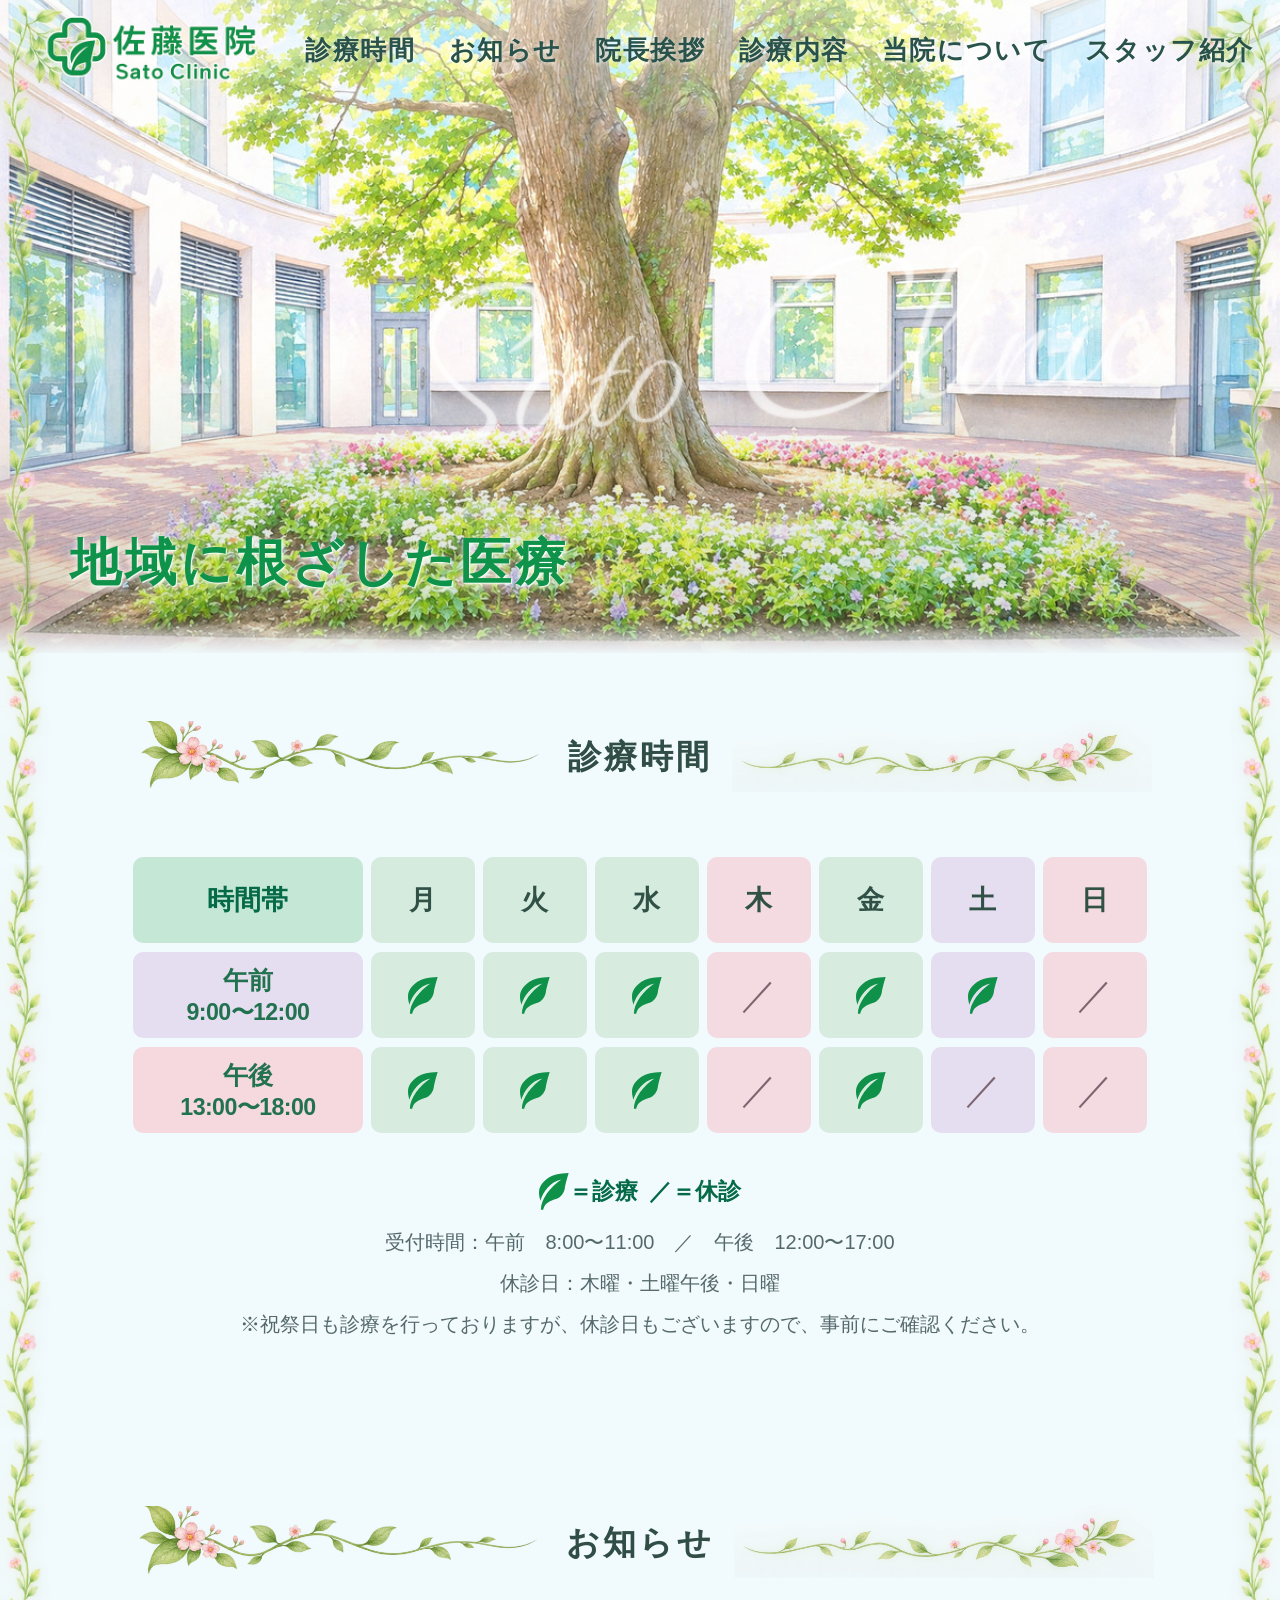
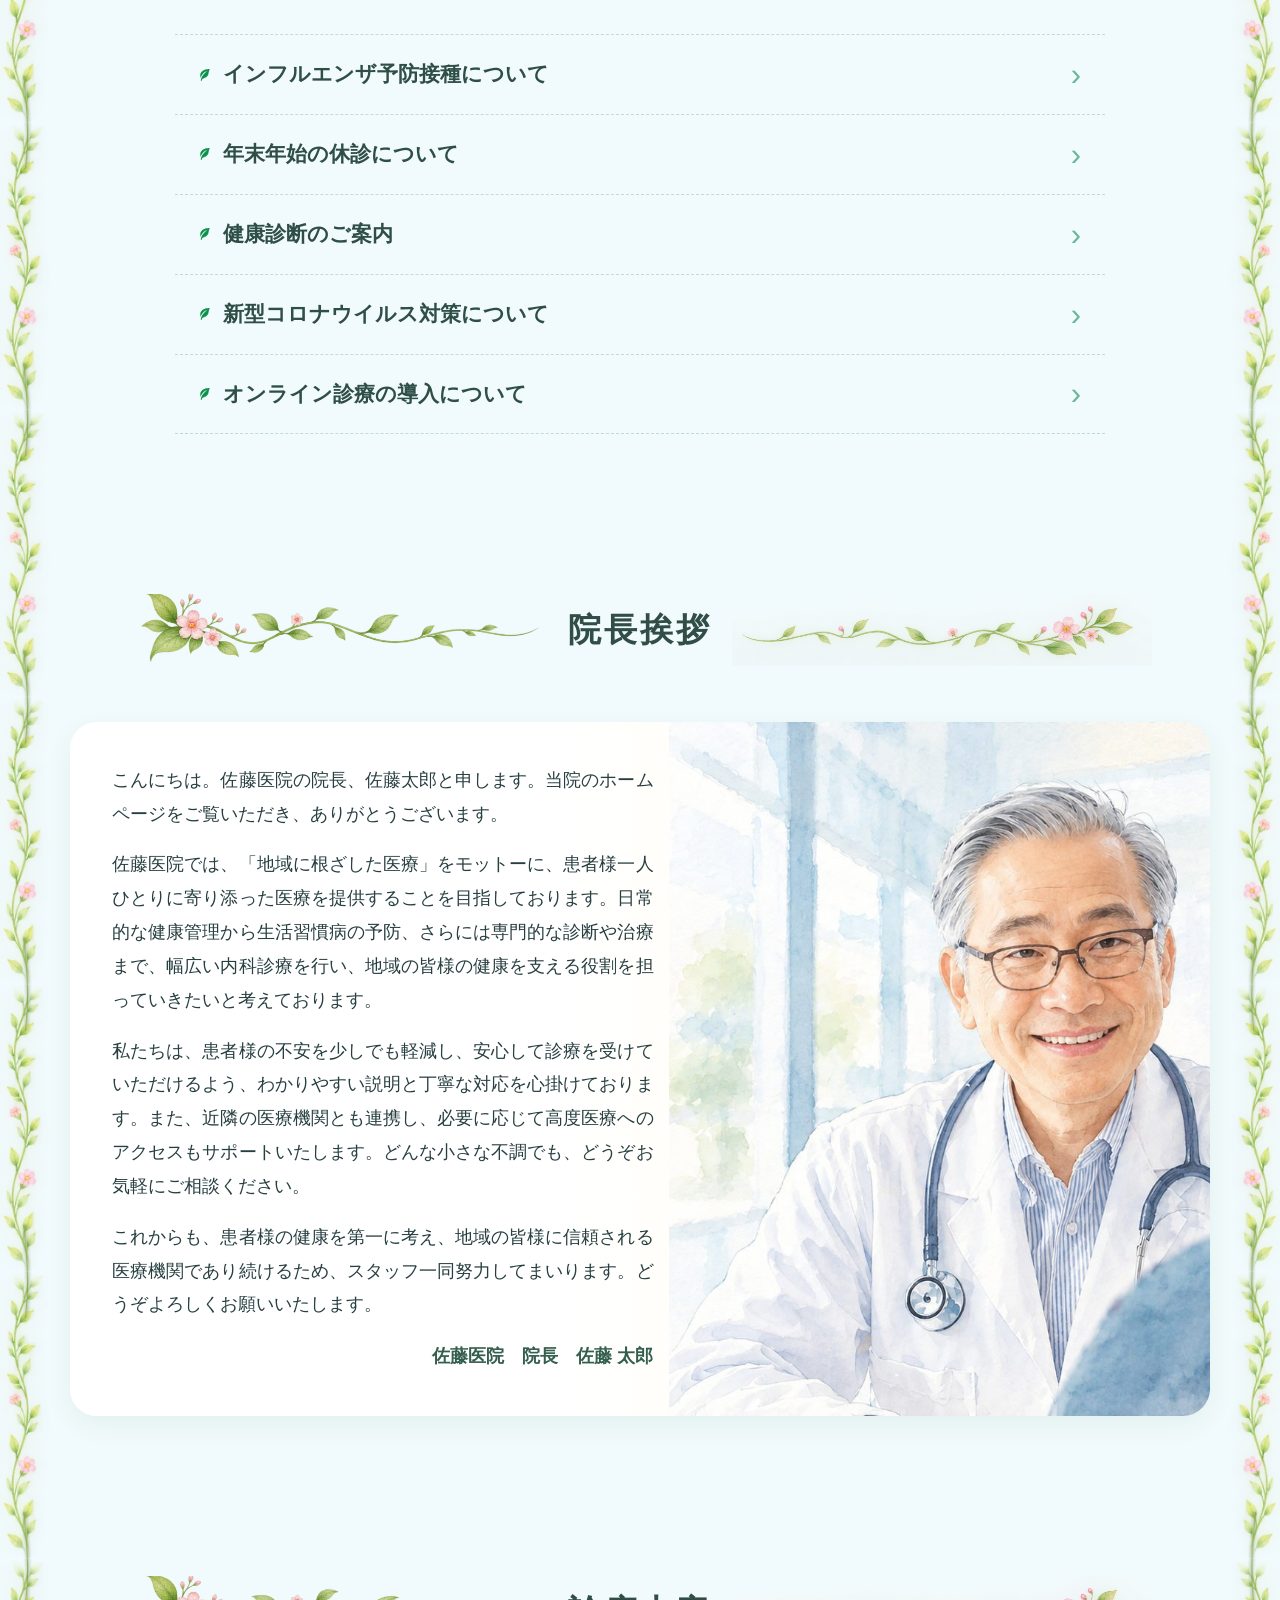
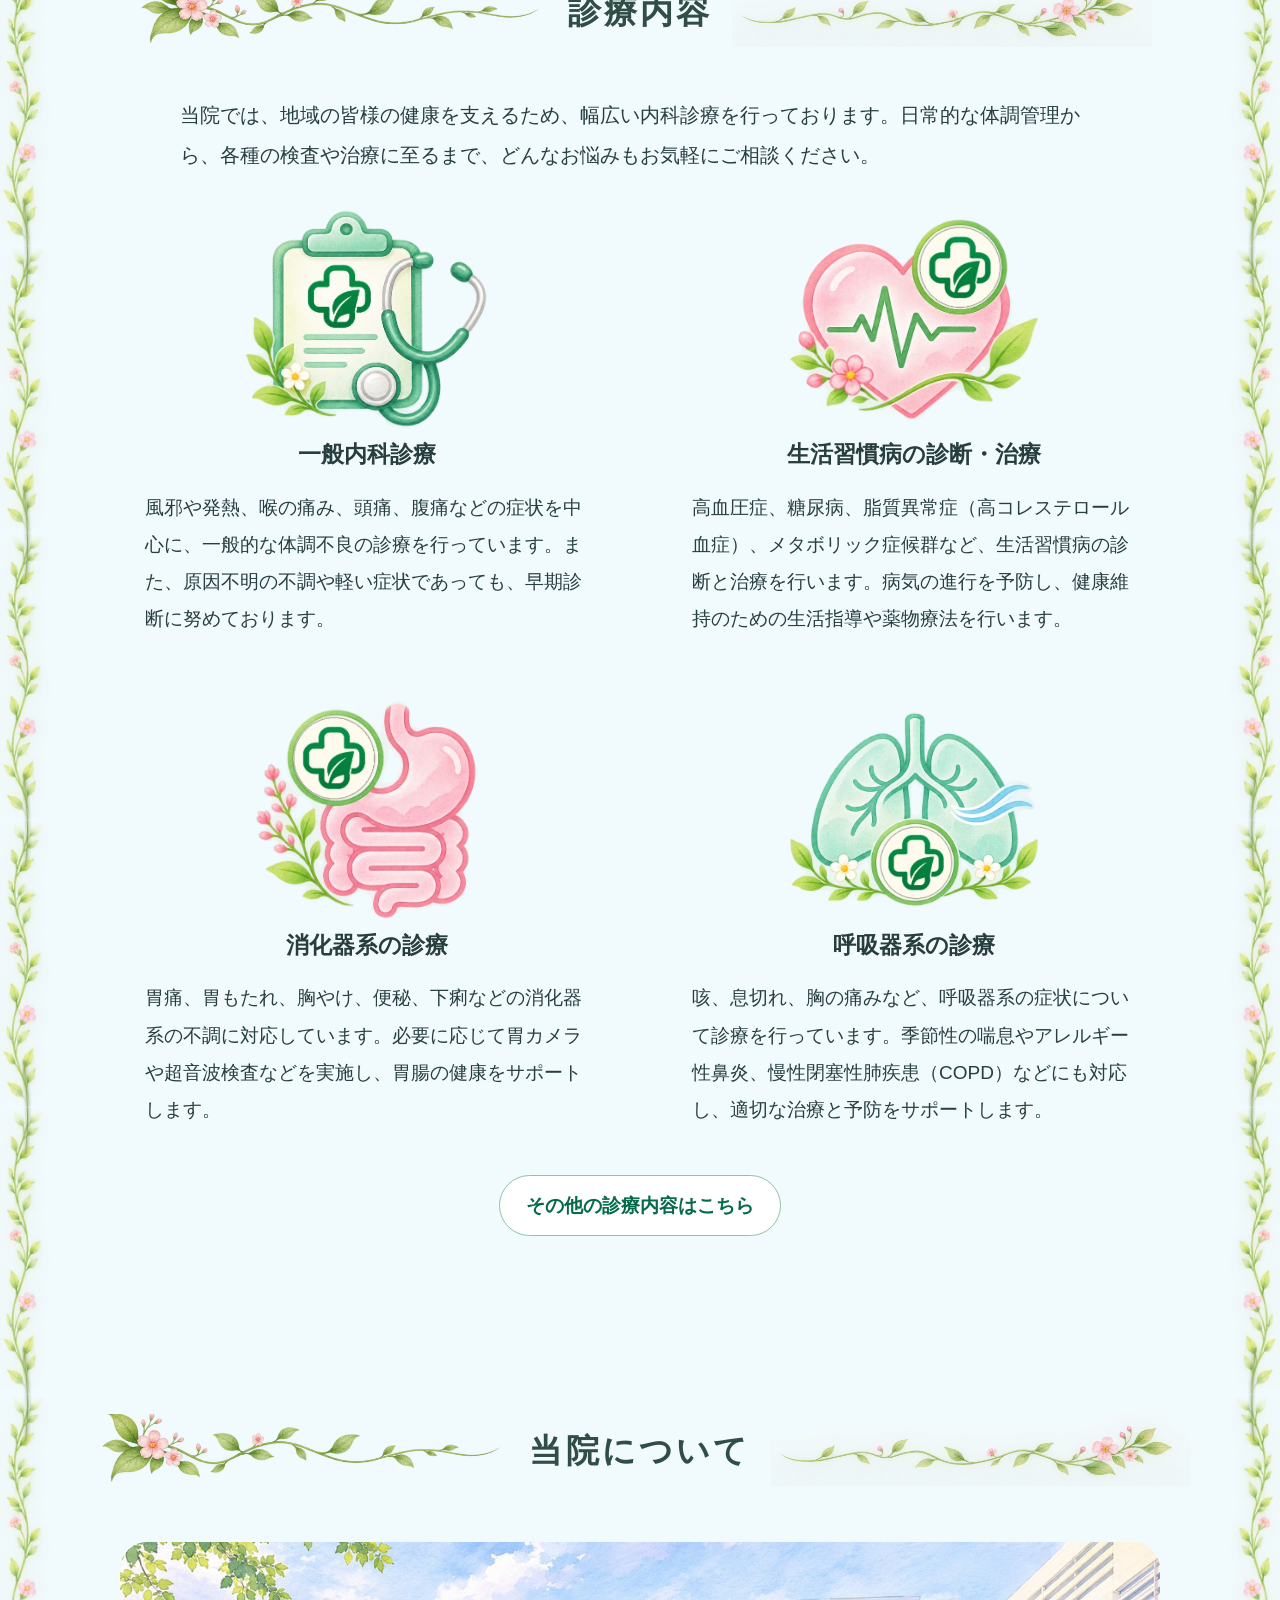
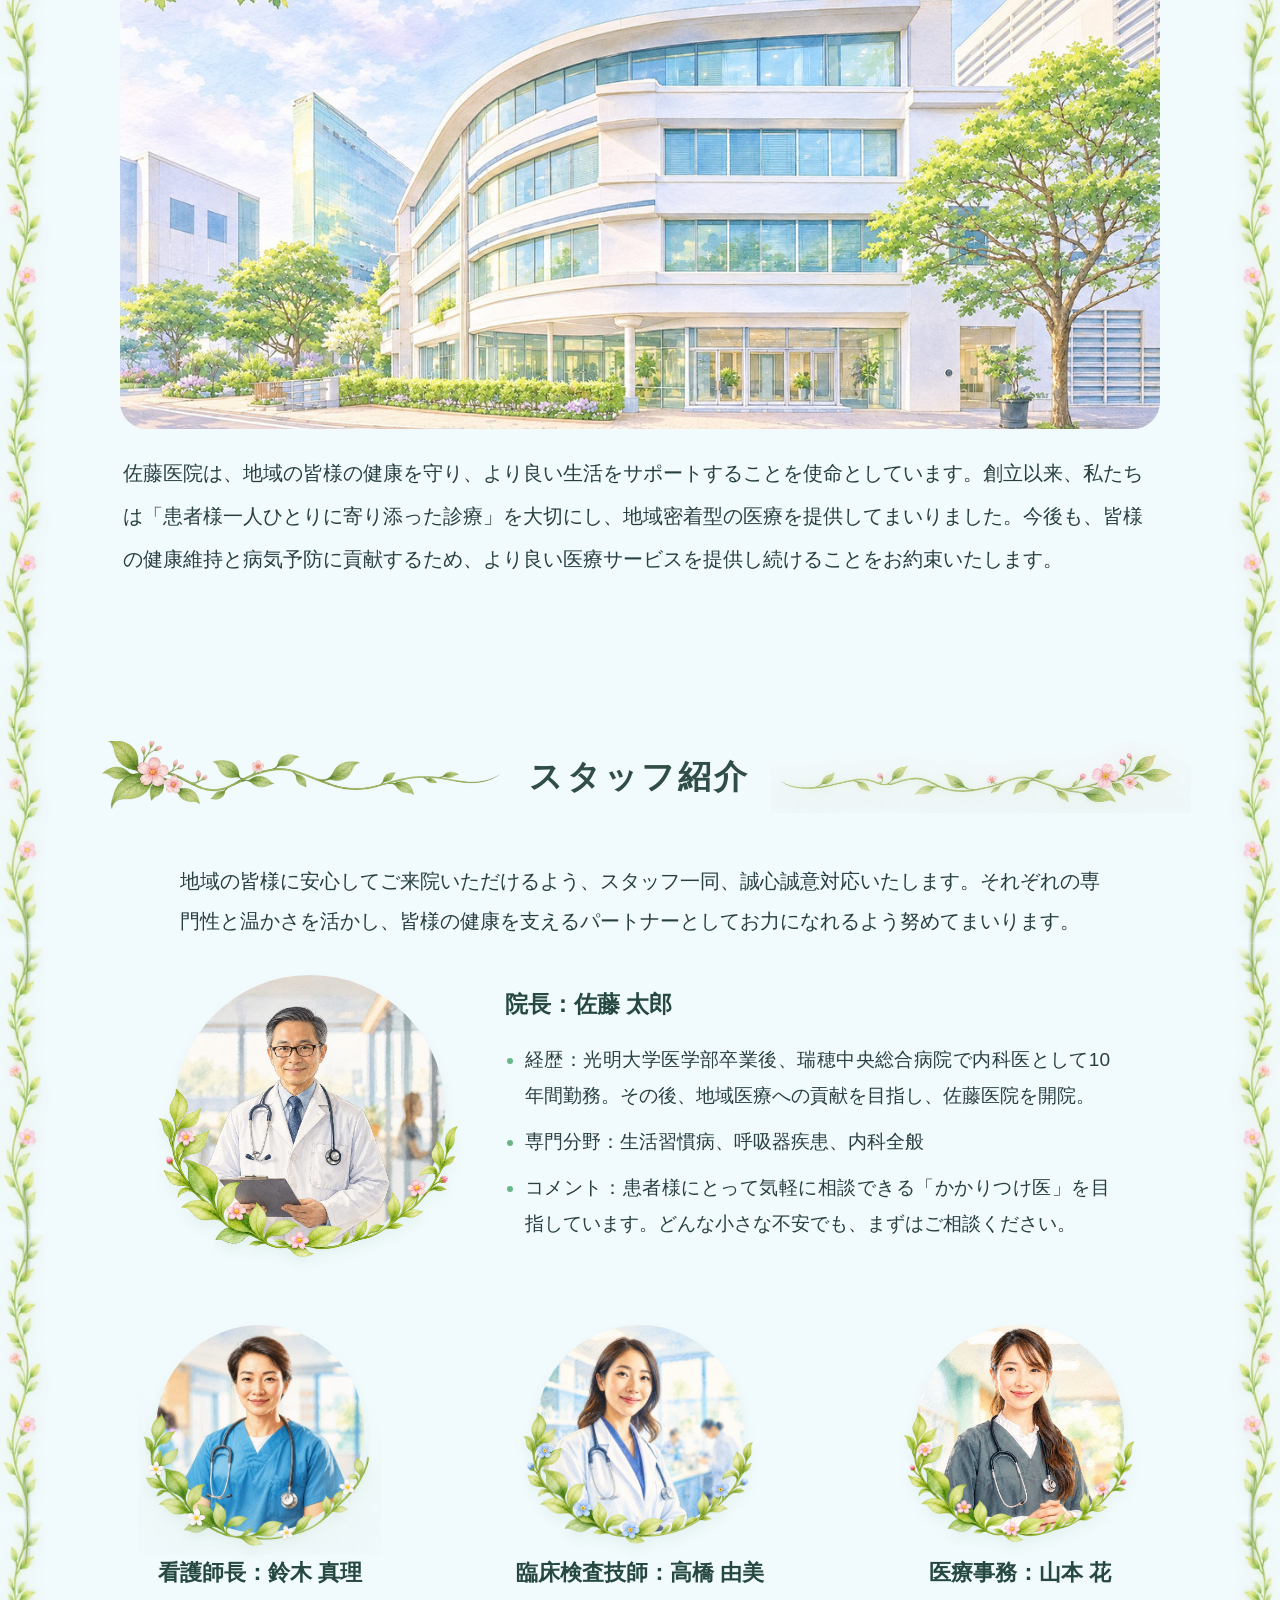
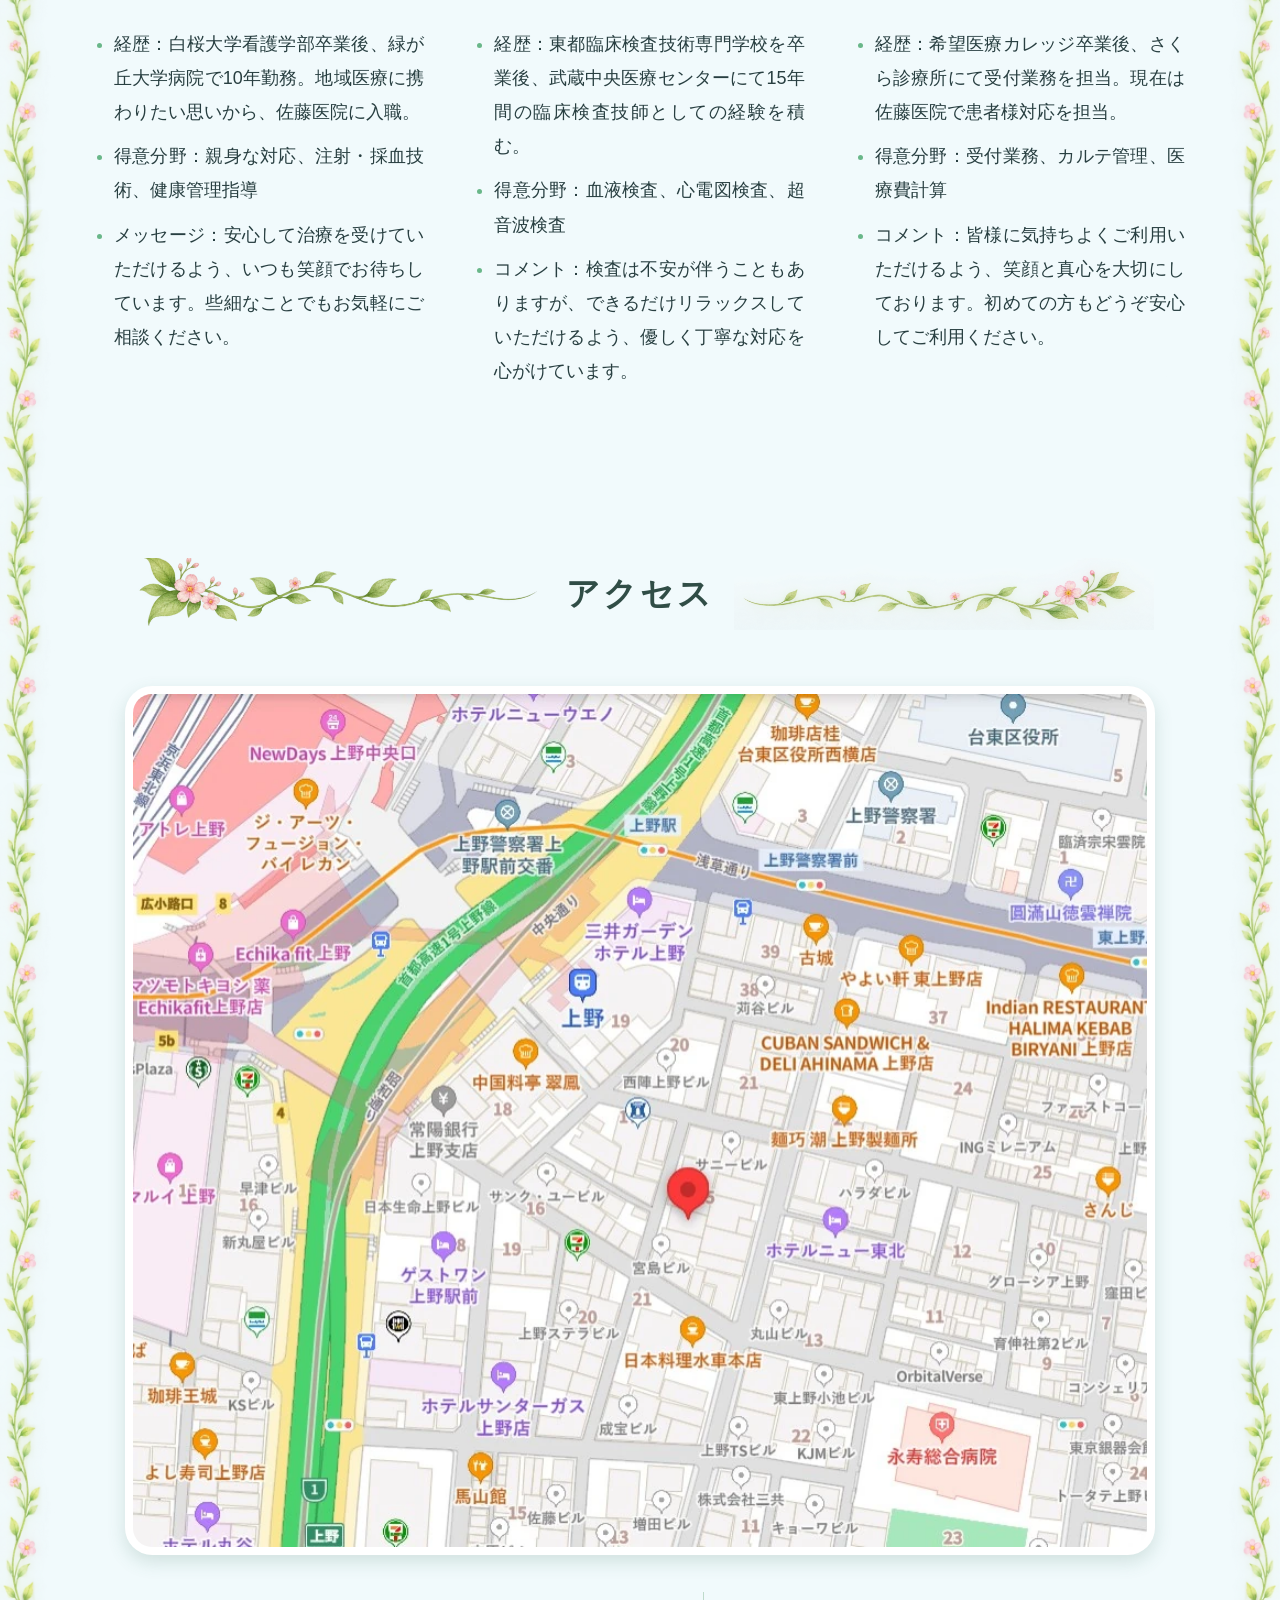
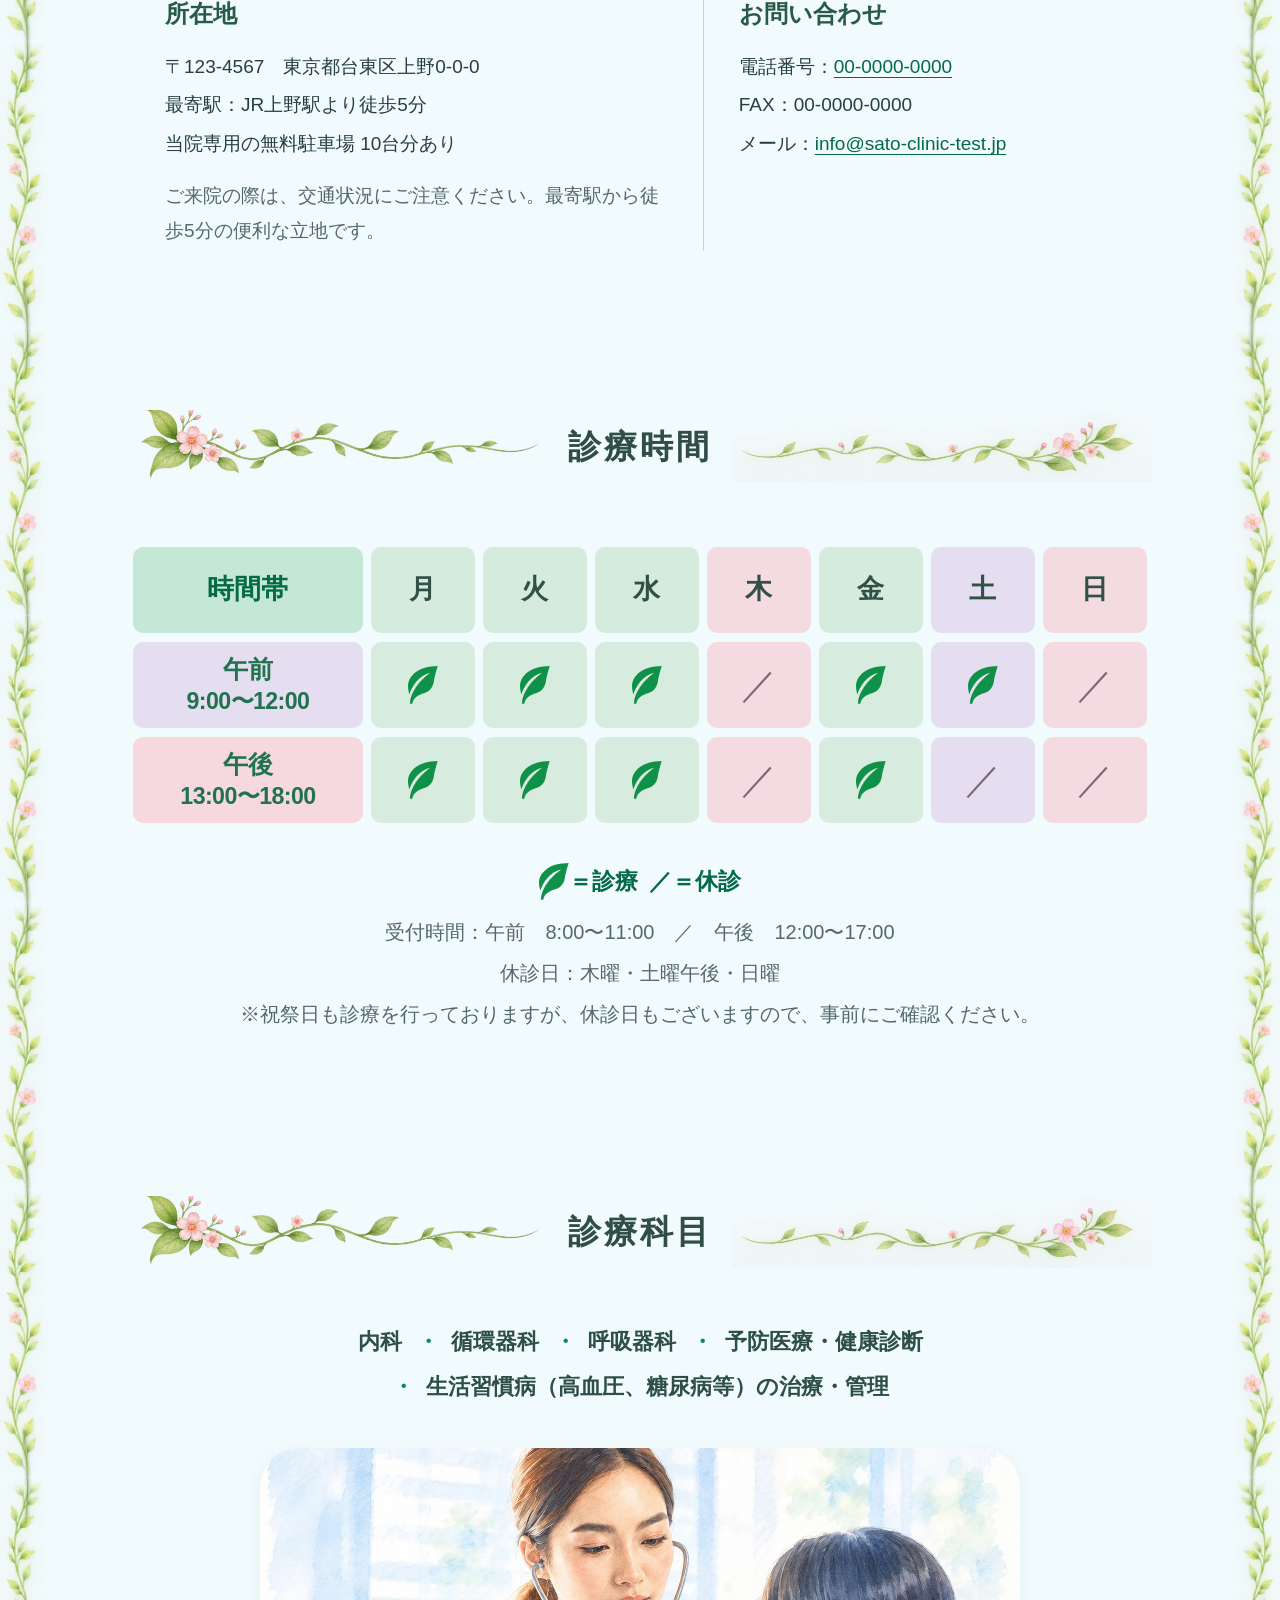
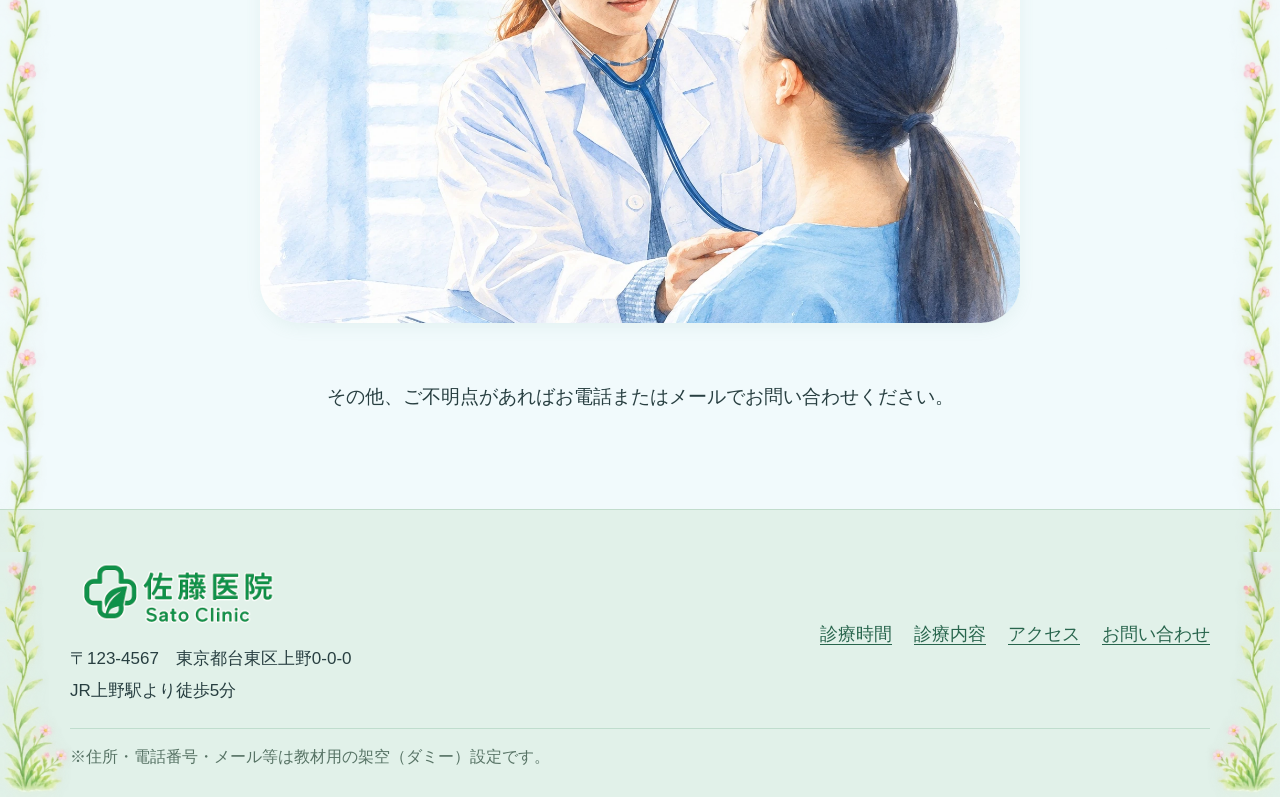
==== commit 5f7a77ea: "切り替え調整" ====
--- a/index.html
+++ b/index.html
@@ -30,7 +30,7 @@
   <button class="menu-toggle" type="button" aria-label="メニューを開く" aria-expanded="false" aria-controls="primary-navigation"><span></span><span></span><span></span></button>
   <nav class="primary-navigation" id="primary-navigation" aria-label="メインナビゲーション">
    <ul><li class="nav-hours"><a href="#hours">診療時間</a><div class="nav-hours__preview"><h2>診療時間</h2><div class="nav-hours__table-wrap"><table class="nav-hours__table" aria-label="診療時間"><thead><tr><th>時間帯</th><th>月</th><th>火</th><th>水</th><th>木</th><th>金</th><th>土</th><th>日</th></tr></thead><tbody><tr><th>午前<br>9:00〜12:00</th><td>診療</td><td>診療</td><td>診療</td><td>休診</td><td>診療</td><td>診療</td><td>休診</td></tr><tr><th>午後<br>13:00〜18:00</th><td>診療</td><td>診療</td><td>診療</td><td>休診</td><td>診療</td><td>休診</td><td>休診</td></tr></tbody></table></div><p>休診日：木曜・土曜午後・日曜</p></div></li>
-<li><a href="#news">お知らせ</a></li>
+<li class="nav-news"><a href="#news">お知らせ</a><div class="nav-news__preview"><h2>お知らせ一覧</h2><ul><li><a href="news.html#influenza">インフルエンザ予防接種について</a></li><li><a href="news.html#winter-holidays">年末年始の休診について</a></li><li><a href="news.html#health-checkup">健康診断のご案内</a></li><li><a href="news.html#covid-19">新型コロナウイルス対策について</a></li><li><a href="news.html#online-care">オンライン診療の導入について</a></li></ul></div></li>
 <li><a href="#greeting">院長挨拶</a></li>
 <li class="nav-services"><a href="#services">診療内容</a><div class="nav-services__preview"><h2>診療内容</h2><ul><li><a href="#service-general">一般内科診療</a></li><li><a href="#service-lifestyle">生活習慣病の診断・治療</a></li><li><a href="#service-digestive">消化器系の診療</a></li><li><a href="#service-respiratory">呼吸器系の診療</a></li><li><a href="other-services.html">その他の診療内容</a></li></ul></div></li>
 <li><a href="#about">当院について</a></li>
@@ -109,7 +109,7 @@
  <section class="section section--departments" id="departments"><div class="container">
  <h2 class="section-heading"><span>診療科目</span></h2>
  <ul class="department-list"><li>内科</li><li>循環器科</li><li>呼吸器科</li><li>予防医療・健康診断</li><li>生活習慣病（高血圧、糖尿病等）の治療・管理</li></ul>
- <div class="photo-gallery"><img src="assets/images/med1.webp" alt="医師が患者を診察する様子" loading="lazy"><img src="assets/images/med2.webp" alt="医師が子どもを診察する様子" loading="lazy"><img src="assets/images/med3.webp" alt="医師が患者の胸部を診察する様子" loading="lazy"><img src="assets/images/med4.webp" alt="医師が子どもの診察をする様子" loading="lazy"></div>
+ <div class="photo-gallery"><img class="is-active" src="assets/images/med1.webp" alt="医師が患者を診察する様子" loading="lazy"><img src="assets/images/med2.webp" alt="医師が子どもを診察する様子" loading="lazy"><img src="assets/images/med3.webp" alt="医師が患者の胸部を診察する様子" loading="lazy"><img src="assets/images/med4.webp" alt="医師が子どもの診察をする様子" loading="lazy"></div>
  <p class="department-message">その他、ご不明点があればお電話またはメールでお問い合わせください。</p>
  </div></section>
 </main>
--- a/css/style.css
+++ b/css/style.css
@@ -25,13 +25,13 @@
   --radius-md: 18px;
   /* フォント */
   --font-body: "Hiragino Kaku Gothic ProN", "Hiragino Sans", "Yu Gothic", "Meiryo", sans-serif;
-  --font-size-body: clamp(15px, 1.1vw, 16px);
-  --font-size-heading: clamp(24px, 2.3vw, 31px);
+  --font-size-body: clamp(19px, calc(1.1vw + 4px), 20px);
+  --font-size-heading: clamp(28px, calc(2.3vw + 4px), 35px);
 }
 
 *, *::before, *::after {box-sizing: border-box;}
 html {scroll-behavior: smooth; scroll-padding-top: 110px;}
-body {position:relative; margin: 0; background: var(--color-bg); color: var(--color-text); font-family: var(--font-body); font-size: var(--font-size-body); line-height: 1.85; overflow-x: clip;}
+body {position:relative; margin: 0; background: var(--color-bg); color: var(--color-text); font-family: var(--font-body); font-size: var(--font-size-body); font-variant-east-asian:proportional-width; line-height: 1.85; overflow-x: clip;}
 /* =====================================================
    左右装飾：素材3点を縦に連結し右側だけ mirror 表示
    右に別画像を指定する必要はありません。
@@ -77,7 +77,7 @@
 .brand__wordmark strong {font-size:clamp(23px,2.3vw,31px);font-weight:800;letter-spacing:.075em;text-shadow:0 1px 3px #fff;}
 .brand__wordmark small {font-family:Georgia,serif;color:var(--color-green);font-size:13px;letter-spacing:.03em;}
 .primary-navigation ul {display:flex;align-items:center;gap:clamp(24px,calc(1.5vw + 10px),34px);list-style:none;padding:0;margin:0;}
-.primary-navigation a {font-size:22px;font-weight:700;letter-spacing:.06em;color:#28524a;text-shadow:0 1px 4px #fffc;white-space:nowrap;text-decoration:none;padding:9px 2px;border-bottom:2px solid transparent;transition:color .2s,border-color .2s;}
+.primary-navigation a {font-size:26px;font-weight:700;letter-spacing:.06em;color:#28524a;text-shadow:0 1px 4px #fffc;white-space:nowrap;text-decoration:none;padding:9px 2px;border-bottom:2px solid transparent;transition:color .2s,border-color .2s;}
 .primary-navigation a:hover,.primary-navigation a:focus-visible {color:var(--color-green-deep);border-color:var(--color-green);}
 .nav-access {position:relative;}
 .nav-access__preview {position:absolute;top:100%;right:0;z-index:5;display:grid;grid-template-columns:minmax(180px,230px) minmax(230px,1fr);gap:18px;width:min(520px,calc(100vw - 32px));padding:16px;background:#fffffffa;border:1px solid #c8e5d5;border-radius:16px;box-shadow:0 12px 28px #266d4840;opacity:0;visibility:hidden;transform:translateY(8px);transition:opacity .18s,transform .18s,visibility .18s;}
@@ -86,31 +86,36 @@
 .nav-access__contact h2 {margin:0 0 8px;font-size:18px;color:#285b47;}
 .nav-access__contact p {margin:4px 0;font-size:14px;line-height:1.55;overflow-wrap:anywhere;}
 .nav-access__contact a {font-size:inherit;letter-spacing:normal;color:var(--color-green-deep);text-shadow:none;white-space:normal;text-decoration:underline;padding:0;border:0;}
-.nav-hours,.nav-services {position:relative;}
-.nav-hours__preview,.nav-services__preview {position:absolute;top:100%;left:0;z-index:5;padding:16px;background:#fffffffa;border:1px solid #c8e5d5;border-radius:16px;box-shadow:0 12px 28px #266d4840;opacity:0;visibility:hidden;transform:translateY(8px);transition:opacity .18s,transform .18s,visibility .18s;}
-.nav-hours__preview {width:min(620px,calc(100vw - 32px));}
+.nav-hours,.nav-services,.nav-news {position:relative;}
+.nav-hours__preview,.nav-services__preview,.nav-news__preview {position:absolute;top:100%;left:0;z-index:5;padding:16px;background:#fffffffa;border:1px solid #c8e5d5;border-radius:16px;box-shadow:0 12px 28px #266d4840;opacity:0;visibility:hidden;transform:translateY(8px);transition:opacity .18s,transform .18s,visibility .18s;}
+.nav-hours__preview {width:min(775px,calc(100vw - 32px));padding:20px;border-radius:20px;}
 .nav-services__preview {width:300px;}
-.nav-hours:hover .nav-hours__preview,.nav-hours:focus-within .nav-hours__preview,.nav-services:hover .nav-services__preview,.nav-services:focus-within .nav-services__preview {opacity:1;visibility:visible;transform:translateY(0);}
-.nav-hours__preview h2,.nav-services__preview h2 {margin:0 0 10px;font-size:18px;color:#285b47;}
+.nav-news__preview {width:360px;}
+.nav-hours:hover .nav-hours__preview,.nav-hours:focus-within .nav-hours__preview,.nav-services:hover .nav-services__preview,.nav-services:focus-within .nav-services__preview,.nav-news:hover .nav-news__preview,.nav-news:focus-within .nav-news__preview {opacity:1;visibility:visible;transform:translateY(0);}
+.nav-hours__preview h2,.nav-services__preview h2,.nav-news__preview h2 {margin:0 0 10px;font-size:18px;color:#285b47;}
+.nav-hours__preview h2 {margin-bottom:12.5px;font-size:22.5px;}
 .nav-hours__table-wrap {overflow-x:auto;}
-.nav-hours__table {width:100%;border-collapse:separate;border-spacing:3px;table-layout:fixed;text-align:center;font-size:12px;line-height:1.4;}
-.nav-hours__table th,.nav-hours__table td {padding:6px 3px;border-radius:6px;background:#e8f4ec;}
+.nav-hours__table {width:100%;border-collapse:separate;border-spacing:3.75px;table-layout:fixed;text-align:center;font-size:15px;line-height:1.4;}
+.nav-hours__table th,.nav-hours__table td {padding:7.5px 3.75px;border-radius:7.5px;background:#e8f4ec;}
 .nav-hours__table thead th {background:#d4ebde;color:#315147;}
 .nav-hours__table tbody th {background:#e5def1;}
 .nav-hours__table td:nth-child(5),.nav-hours__table td:last-child {background:#f6dfe3;}
-.nav-hours__preview p {margin:8px 0 0;font-size:12px;color:#55696c;}
+.nav-hours__preview p {margin:10px 0 0;font-size:15px;color:#55696c;}
 .nav-services__preview ul {display:grid;gap:4px;list-style:none;padding:0;margin:0;}
 .nav-services__preview li a {display:block;padding:8px 6px;border:0;border-radius:6px;font-size:15px;letter-spacing:normal;line-height:1.5;text-shadow:none;white-space:normal;}
 .nav-services__preview li a:hover,.nav-services__preview li a:focus-visible {background:#e8f4ec;}
+.nav-news__preview ul {display:grid;gap:4px;list-style:none;padding:0;margin:0;}
+.nav-news__preview li a {display:block;padding:8px 6px;border:0;border-radius:6px;font-size:14px;letter-spacing:normal;line-height:1.5;text-shadow:none;white-space:normal;}
+.nav-news__preview li a:hover,.nav-news__preview li a:focus-visible {background:#e8f4ec;}
 .menu-toggle {display:none;}
 
 /* -----------------------------------------------------
    02 ファーストビュー
    ----------------------------------------------------- */
-.hero {position:relative;min-height:clamp(430px,51vw,660px);display:flex;align-items:end;background-image:linear-gradient(180deg,rgba(255,255,255,.48) 0%,transparent 29%,transparent 56%,rgba(14,70,38,.16) 100%),url('../assets/images/hospital_2_watercolor.jpg');background-size:cover;background-position:center 55%;}
+.hero {position:relative;min-height:clamp(430px,51vw,660px);display:flex;align-items:end;overflow:clip;background-image:linear-gradient(180deg,rgba(255,255,255,.48) 0%,transparent 29%,transparent 56%,rgba(14,70,38,.16) 100%),url('../assets/images/hospital_2_watercolor.jpg');background-size:cover;background-position:center 55%;}
 .hero::after {content:"";position:absolute;left:0;right:0;bottom:-2px;height:35px;background:linear-gradient(to bottom,transparent,var(--color-bg));pointer-events:none;}
 .hero__content {position:relative;z-index:2;padding-bottom:55px;}
-.hero h1 {margin:0;color:#0f924a;font-size:clamp(31px,3.7vw,50px);font-weight:800;letter-spacing:.08em;line-height:1.34;text-shadow:0 2px 7px #fff, 1px 1px 1px #f1fff1;}
+.hero h1 {margin:0;color:#0f924a;font-size:clamp(35px,calc(3.7vw + 4px),54px);font-weight:800;letter-spacing:.08em;line-height:1.34;text-shadow:0 2px 7px #fff, 1px 1px 1px #f1fff1;}
 .hero h1 span {display:inline-block;animation:hero-title-wave 2.25s ease-in-out infinite;}
 .hero h1 span:nth-child(2) {animation-delay:.12s;}
 .hero h1 span:nth-child(3) {animation-delay:.24s;}
@@ -124,7 +129,7 @@
   0%,100% {transform:translateY(0);}
   50% {transform:translateY(-10px);}
 }
-.hero__script {position:absolute;left:30%;bottom:clamp(142px,15vw,192px);margin:0;font:clamp(144px,20vw,308px)/1 "Waterfall",cursive;color:rgba(255,255,255,.28);white-space:nowrap;text-shadow:0 0 3px #fff9;pointer-events:none;transform:rotate(-5deg);}
+.hero__script {position:absolute;left:30%;bottom:clamp(142px,15vw,192px);margin:0;font:clamp(148px,calc(20vw + 4px),312px)/1 "Waterfall",cursive;color:rgba(255,255,255,.28);white-space:nowrap;text-shadow:0 0 3px #fff9;pointer-events:none;transform:rotate(-5deg);}
 
 /* -----------------------------------------------------
    03 セクション共通・草花の見出し
@@ -144,7 +149,7 @@
   .section-heading {gap:20px;}
 }
 
-.section-intro {max-width:920px;margin:-8px auto 34px;font-size:16px;line-height:2;}
+.section-intro {max-width:920px;margin:-8px auto 34px;font-size:20px;line-height:2;}
 
 /* -----------------------------------------------------
    04 診療時間表：1つずつ編集可能なHTML table
@@ -152,25 +157,25 @@
 .section--hours {padding-top:68px;}
 .hours-table-wrap {overflow-x:auto;overflow-y:hidden;max-width:100%;scrollbar-color:#b2d8c4 #e8f5f0;}
 .hours-table {width:100%;border-collapse:separate;border-spacing:8px 9px;table-layout:fixed;text-align:center;}
-.hours-table th,.hours-table td {border:0;border-radius:10px;height:86px;vertical-align:middle;padding:5px 3px;line-height:1.2;font-size:1.5em;}
+.hours-table th,.hours-table td {border:0;border-radius:10px;height:86px;vertical-align:middle;padding:5px 3px;line-height:1.2;font-size:calc(1.5em - 2px);}
 .hours-table thead th {font-weight:700;color:#315147;background:var(--color-green-soft);}
 .hours-table .col-time {width:24%;background:#c5e7d6;color:var(--color-green-deep);}
 .hours-table .time-slot {background:var(--color-lavender);font-weight:700;color:#22724f;}
 .hours-table .time-slot span,.hours-table .time-slot small {display:block;}
-.hours-table .time-slot span {font-size:21px;}
-.hours-table .time-slot small {font-size:clamp(16.5px,1.5vw,21px);font-weight:600;letter-spacing:-.025em;margin-top:4px;}
+.hours-table .time-slot span {font-size:25px;}
+.hours-table .time-slot small {font-size:clamp(20.5px,calc(1.5vw + 4px),25px);font-weight:600;letter-spacing:-.025em;margin-top:4px;}
 .hours-table .time-slot {white-space:nowrap;}
 .hours-table tbody tr:nth-child(2) .time-slot {background:var(--color-pink);}
 .hours-table .availability-cell.is-open {background:#d7ecdf;color:var(--color-green);font-weight:800;}
-.hours-table .availability-cell.is-closed {background:#f6d9df;color:#7d6671;font-size:31.5px;}
+.hours-table .availability-cell.is-closed {background:#f6d9df;color:#7d6671;font-size:35.5px;}
 .hours-open-icon {display:block;width:30px;height:37.5px;object-fit:contain;margin:0 auto;}
 .hours-table .day.is-holiday,.hours-table .availability-cell.is-holiday {background:#f4dbe2;}
 .hours-table .day.is-saturday,.hours-table .availability-cell.is-saturday {background:var(--color-lavender);}
 .hours-table .availability-cell.is-saturday.is-open {color:var(--color-green);}
 .hours-swipe-hint {display:none;}
-.hours-legend {display:flex;align-items:center;justify-content:center;gap:.45em;color:var(--color-green-deep);font-weight:800;font-size:19px;margin:28px 0 11px;}
+.hours-legend {display:flex;align-items:center;justify-content:center;gap:.45em;color:var(--color-green-deep);font-weight:800;font-size:23px;margin:28px 0 11px;}
 .hours-legend__open {display:inline-flex;align-items:center;}
-.hours-notes {text-align:center;color:var(--color-muted);max-width:800px;margin:auto;font-size:14px;}
+.hours-notes {text-align:center;color:var(--color-muted);max-width:800px;margin:auto;font-size:20px;}
 .hours-notes p {margin:4px 0;}
 
 /* -----------------------------------------------------
@@ -183,15 +188,16 @@
 .news-list__item a {display:flex;justify-content:space-between;gap:12px;align-items:center;padding:20px 24px;color:#2e4e46;text-decoration:none;transition:background .18s,color .18s;}
 .news-list__item a::before {content:"";width:12px;height:12px;flex:none;background:url('../assets/illustrations/leaf.svg') center / contain no-repeat;}
 .news-list__item a:hover {background:#e4f4ed;color:var(--color-green-deep);}
-.news-list__title {flex:1;font-size:17px;font-weight:600;}
-.news-list__arrow {font-size:27px;line-height:1;color:#69b793;}
+.news-list__title {flex:1;font-size:21px;font-weight:600;}
+.news-list__arrow {font-size:31px;line-height:1;color:#69b793;}
 
 /* -----------------------------------------------------
    06 院長挨拶
    ----------------------------------------------------- */
 .greeting-panel {display:grid;grid-template-columns:1.05fr .95fr;min-height:535px;border-radius:var(--radius-lg);overflow:hidden;background:#fff;box-shadow:0 9px 26px rgba(52,123,92,.07);}
-.greeting-panel__copy {position:relative;z-index:1;padding:clamp(25px,3.3vw,45px);padding-right:15px;background:linear-gradient(90deg,#ffffff 0%,#ffffff 82%,#fffefa 100%);font-size:clamp(14px,1.06vw,16px);line-height:1.88;}
+.greeting-panel__copy {position:relative;z-index:1;padding:clamp(25px,3.3vw,45px);padding-right:15px;background:linear-gradient(90deg,#ffffff 0%,#ffffff 82%,#fffefa 100%);font-size:clamp(18px,calc(1.06vw + 4px),20px);line-height:1.88;}
 .greeting-panel__copy p {margin:0 0 17px;}
+.greeting-panel__copy p:not(.signature),.section--staff .section-intro,.staff-feature li,.staff-card li {text-align:justify;text-justify:inter-character;}
 .greeting-panel__copy .signature {margin:18px 0 0;text-align:right;font-weight:700;color:#345f4e;}
 .greeting-panel__photo {width:100%;height:100%;max-height:none;object-fit:cover;object-position:60% center;}
 
@@ -202,15 +208,15 @@
 .services-grid--other .service-card:last-child {grid-column:1 / -1;width:calc((100% - clamp(34px,5vw,85px)) / 2);justify-self:center;}
 .service-card {text-align:center;padding:0 20px 7px;min-width:0;}
 .service-card__image {width:min(100%,250px);height:220px;object-fit:contain;margin:0 auto 8px;}
-.service-card h3 {font-size:clamp(19px,1.5vw,23px);margin:6px 0 16px;line-height:1.55;font-weight:700;color:#283e3e;}
-.service-card p {text-align:left;margin:0;font-size:15px;line-height:1.95;}
+.service-card h3 {font-size:clamp(23px,calc(1.5vw + 4px),27px);margin:6px 0 16px;line-height:1.55;font-weight:700;color:#283e3e;}
+.service-card p {text-align:left;margin:0;font-size:19px;line-height:1.95;}
 
 /* -----------------------------------------------------
    08 当院について
    ----------------------------------------------------- */
 .about-block {max-width:1040px;margin:auto;}
 .about-block img {width:100%;aspect-ratio:16/7.5;object-fit:cover;object-position:center 57%;border-radius:var(--radius-lg);}
-.about-block p {font-size:16px;line-height:2.15;margin:23px 3px 0;}
+.about-block p {font-size:20px;line-height:2.15;margin:23px 3px 0;}
 
 /* -----------------------------------------------------
    09 スタッフ紹介
@@ -232,14 +238,14 @@
 .staff-image-frame--nurse-manager img {object-position:100% 37%;}
 .staff-image-frame--office-staff img {object-position:center top;}
 .staff-image-frame--large {width:270px;margin-bottom:10px;}
-.staff-feature h3,.staff-card h3 {font-size:clamp(18px,1.5vw,21px);font-weight:800;margin:6px 0 16px;color:#254840;}
+.staff-feature h3,.staff-card h3 {font-size:clamp(22px,calc(1.5vw + 4px),25px);font-weight:800;margin:6px 0 16px;color:#254840;}
 .staff-feature ul,.staff-card ul {padding-left:1.05em;margin:0;line-height:1.9;}
 .staff-feature li,.staff-card li {margin-bottom:10px;}
 .staff-feature li::marker,.staff-card li::marker {color:#69b789;}
 .staff-grid {display:grid;grid-template-columns:repeat(3,minmax(0,1fr));gap:clamp(22px,4vw,54px);max-width:1090px;margin:auto;}
 .staff-card {min-width:0;}
-.staff-card h3 {font-size:18px;text-align:center;min-height:58px;}
-.staff-card ul {font-size:14px;}
+.staff-card h3 {font-size:22px;text-align:center;min-height:58px;}
+.staff-card ul {font-size:18px;}
 
 /* -----------------------------------------------------
    10 アクセス
@@ -247,8 +253,8 @@
 .access-map {overflow:hidden;max-width:1030px;margin:0 auto;border:8px solid rgba(255,255,255,.78);border-radius:var(--radius-lg);box-shadow:0 7px 18px #467c6330;background:#fff;}
 .access-map img {width:100%;height:auto;}
 .access-details {max-width:950px;margin:37px auto 0;display:grid;grid-template-columns:1.1fr .9fr;gap:34px;}
-.access-details h3 {margin:0 0 13px;font-size:20px;color:#285b47;}
-.access-details p,.contact-panel p {margin:3px 0;font-size:15px;}
+.access-details h3 {margin:0 0 13px;font-size:24px;color:#285b47;}
+.access-details p,.contact-panel p {margin:3px 0;font-size:19px;}
 .access-details__notice {padding-top:14px;color:var(--color-muted);}
 .contact-panel {border-left:1px solid #bedaca;padding-left:35px;}
 .contact-panel a {color:var(--color-green-deep);}
@@ -258,11 +264,12 @@
    ----------------------------------------------------- */
 .section--hours-bottom {padding-top:65px;}
 .section--departments {padding-top:64px;padding-bottom:95px;}
-.department-list {display:flex;flex-wrap:wrap;justify-content:center;gap:5px 15px;max-width:900px;list-style:none;padding:0;margin:-2px auto 40px;font-weight:800;color:#2d4f45;font-size:clamp(15px,1.45vw,18px);text-align:center;}
+.department-list {display:flex;flex-wrap:wrap;justify-content:center;gap:5px 15px;max-width:900px;list-style:none;padding:0;margin:-2px auto 40px;font-weight:800;color:#2d4f45;font-size:clamp(19px,calc(1.45vw + 4px),22px);text-align:center;}
 .department-list li+li::before {content:"・";margin-right:12px;color:var(--color-green);}
-.photo-gallery {max-width:900px;margin:0 auto;display:grid;grid-template-columns:repeat(2,minmax(0,1fr));gap:17px 34px;}
-.photo-gallery img {width:100%;height:230px;object-fit:cover;border-radius:40px;box-shadow:0 5px 16px #6ca88b17;}
-.department-message {margin:56px 0 0;text-align:center;font-size:15px;}
+.photo-gallery {position:relative;max-width:760px;margin:0 auto;aspect-ratio:16 / 10;}
+.photo-gallery img {position:absolute;inset:0;width:100%;height:100%;object-fit:cover;border-radius:40px;box-shadow:0 5px 16px #6ca88b17;opacity:0;visibility:hidden;transition:opacity 1.5s ease-in-out,visibility 0s linear 1.5s;}
+.photo-gallery img.is-active {opacity:1;visibility:visible;transition:opacity 1.5s ease-in-out,visibility 0s;}
+.department-message {margin:56px 0 0;text-align:center;font-size:19px;}
 
 /* -----------------------------------------------------
    12 フッター、ニュース詳細ページ
@@ -271,18 +278,18 @@
 .site-footer__inner {max-width:var(--content-width);margin:auto;display:flex;justify-content:space-between;gap:28px;}
 .site-footer__brand .brand {margin-bottom:15px;}
 .site-footer__brand .brand img {width:43px;height:43px;}
-.site-footer__brand .brand strong {font-size:22px;}
-.site-footer__brand .brand small {font-size:11px;}
-.site-footer__brand p {margin:0;font-size:13px;}
-.site-footer__links {display:flex;flex-wrap:wrap;gap:10px 22px;align-content:center;justify-content:end;font-size:14px;}
+.site-footer__brand .brand strong {font-size:26px;}
+.site-footer__brand .brand small {font-size:15px;}
+.site-footer__brand p {margin:0;font-size:17px;}
+.site-footer__links {display:flex;flex-wrap:wrap;gap:10px 22px;align-content:center;justify-content:end;font-size:18px;}
 .site-footer__links a {color:#28654d;}
-.dummy-note {max-width:var(--content-width);margin:22px auto 0;padding-top:13px;border-top:1px solid #bfddcd;font-size:12px;color:#577365;}
+.dummy-note {max-width:var(--content-width);margin:22px auto 0;padding-top:13px;border-top:1px solid #bfddcd;font-size:16px;color:#577365;}
 .subpage-hero {min-height:270px;display:flex;align-items:end;background-image:linear-gradient(90deg,#effbf8ec,#ecfbf6ab),url('../assets/images/hospital_2_watercolor.jpg');background-size:cover;background-position:center 41%;}
 .subpage-hero .container {padding-bottom:35px;}
-.subpage-hero h1 {color:var(--color-green-deep);font-size:40px;line-height:1.3;margin:0;}
-.subpage-hero__eyebrow {margin:0 0 4px;font:italic 23px Georgia,serif;color:#13805b;}
+.subpage-hero h1 {color:var(--color-green-deep);font-size:44px;line-height:1.3;margin:0;}
+.subpage-hero__eyebrow {margin:0 0 4px;font:italic 27px Georgia,serif;color:#13805b;}
 .news-article {padding:32px 6px;border-bottom:1px dashed #afcebe;scroll-margin-top:15px;}
-.news-article h2 {font-size:22px;color:#236b4e;margin:0 0 10px;}
+.news-article h2 {font-size:26px;color:#236b4e;margin:0 0 10px;}
 .news-article p {margin:0;line-height:2.1;}
 .back-link {text-align:center;margin-top:40px;}
 .back-link a {display:inline-block;border:1px solid #8bc6a4;padding:12px 26px;border-radius:99px;background:#fff;color:var(--color-green-deep);font-weight:700;text-decoration:none;}
@@ -297,7 +304,7 @@
   .brand__wordmark small {font-size:11px;}
   .primary-navigation ul {gap:0;}
   .greeting-panel {min-height:580px;}
-  .greeting-panel__copy {font-size:14px;}
+  .greeting-panel__copy {font-size:18px;}
 }
 @media (min-width:851px) and (max-width:1240px) {
   .menu-toggle {position:relative;display:flex;flex-direction:column;align-items:center;justify-content:center;gap:6px;width:48px;height:48px;z-index:2;border:1px solid #8bc4a7;border-radius:12px;background:#fffffff2;color:#1a6e4c;cursor:pointer;box-shadow:0 1px 7px #236c3920;}
@@ -313,11 +320,13 @@
   .nav-access__preview {position:static;display:none;grid-template-columns:minmax(0,1fr);width:100%;padding:12px;border-radius:12px;box-shadow:none;opacity:1;visibility:visible;transform:none;}
   .nav-access:hover .nav-access__preview,.nav-access:focus-within .nav-access__preview {display:grid;}
   .nav-access__preview > img {height:150px;min-height:0;}
-  .nav-hours__preview,.nav-services__preview {position:static;display:none;width:100%;padding:12px;border-radius:12px;box-shadow:none;opacity:1;visibility:visible;transform:none;}
+  .nav-hours__preview,.nav-services__preview,.nav-news__preview {position:static;display:none;width:100%;padding:12px;border-radius:12px;box-shadow:none;opacity:1;visibility:visible;transform:none;}
   .nav-hours:hover .nav-hours__preview,.nav-hours:focus-within .nav-hours__preview {display:block;}
   .nav-services:hover .nav-services__preview,.nav-services:focus-within .nav-services__preview {display:block;}
+  .nav-news:hover .nav-news__preview,.nav-news:focus-within .nav-news__preview {display:block;}
   .nav-hours__table {min-width:520px;}
   .nav-services__preview li a {padding:9px 4px;}
+  .nav-news__preview li a {padding:9px 4px;}
 }
 @media (max-width:850px) {
   :root {--side-padding:48px;--section-space:68px;}
@@ -334,9 +343,9 @@
   .primary-navigation li+li {border-top:1px solid #e5f1e9;}
   .primary-navigation a {display:block;padding:11px 4px;text-shadow:none;}
   .hero {min-height:500px;}
-  .hero__script {font-size:176px;left:14%;bottom:155px;}
+  .hero__script {font-size:180px;left:14%;bottom:155px;}
   .greeting-panel {grid-template-columns:1.13fr .87fr;}
-  .greeting-panel__copy {padding:25px;font-size:13px;}
+  .greeting-panel__copy {padding:25px;font-size:17px;}
   .staff-feature {grid-template-columns:240px 1fr;gap:27px;}
   .staff-image-frame--large {width:230px;}
   .staff-grid {gap:25px;}
@@ -346,8 +355,8 @@
 /* -----------------------------------------------------
    14 スマートフォン
    ----------------------------------------------------- */
-@media (max-width:640px) {
-  :root {--side-padding:29px;--section-space:63px;--font-size-body:15px;}
+@media (max-width:768px) {
+  :root {--side-padding:29px;--section-space:63px;--font-size-body:19px;}
   html {scroll-padding-top:88px;}
   .site-header {margin-bottom:-78px;}
   .site-header__inner {width:calc(100% - 42px);min-height:78px;}
@@ -358,73 +367,73 @@
   .primary-navigation {left:22px;right:22px;}
   .hero {min-height:440px;background-position:49% center;}
   .hero__content {padding-bottom:44px;}
-  .hero h1 {font-size:clamp(27px,7.2vw,37px);max-width:390px;}
-  .hero__script {font-size:clamp(96px,28vw,156px);bottom:140px;left:17%;}
-  .section-heading {font-size:24px;gap:6px;margin-bottom:30px;}
+  .hero h1 {font-size:clamp(31px,calc(7.2vw + 4px),41px);max-width:390px;}
+  .hero__script {font-size:clamp(100px,calc(28vw + 4px),160px);bottom:140px;left:17%;}
+  .section-heading {font-size:28px;gap:6px;margin-bottom:30px;}
   .section-heading::before,.section-heading::after {height:24px;}
   .section {padding-block:var(--section-space);}
   .section--hours {padding-top:49px;}
   .hours-table {min-width:495px;border-spacing:5px 7px;}
   .hours-table th,.hours-table td {height:72px;border-radius:8px;}
   .hours-table .col-time {width:126px;}
-  .hours-table .time-slot span {font-size:19.5px;}
+  .hours-table .time-slot span {font-size:23.5px;}
   .hours-table .time-slot small {font-size:18px;}
-  .hours-table .availability-cell.is-closed {font-size:27px;}
-  .hours-swipe-hint {display:block;margin:3px 5px 0;text-align:right;font-size:12px;color:#496f60;}
-.hours-legend {font-size:17px;}
-  .hours-notes {font-size:12px;line-height:1.7;}
+  .hours-table .availability-cell.is-closed {font-size:31px;}
+  .hours-swipe-hint {display:block;margin:3px 5px 0;text-align:right;font-size:16px;color:#496f60;}
+.hours-legend {font-size:21px;}
+  .hours-notes {font-size:18px;line-height:1.7;}
   .section--news {padding-top:55px;}
   .news-list__item a {padding:14px 8px;}
-  .news-list__title {font-size:15px;}
+  .news-list__title {font-size:19px;}
   .news-list__item a::before {width:10px;height:10px;}
   .greeting-panel {display:flex;flex-direction:column;background:#fff;min-height:auto;}
   .greeting-panel__photo {order:0;width:100%;height:auto;aspect-ratio:16/10;object-fit:cover;object-position:center 45%;}
-  .greeting-panel__copy {order:1;padding:23px 21px 25px;font-size:14px;line-height:1.92;}
+  .greeting-panel__copy {order:1;padding:23px 21px 25px;font-size:18px;line-height:1.92;}
   .greeting-panel__copy p {margin-bottom:14px;}
-  .section-intro {font-size:14px;margin-bottom:28px;}
+  .section-intro {font-size:18px;margin-bottom:28px;}
   .services-grid {grid-template-columns:1fr;row-gap:40px;}
   .services-grid--other .service-card:last-child {grid-column:auto;width:auto;}
   .service-card {padding:0 6px;}
   .service-card__image {height:180px;width:220px;}
-  .service-card h3 {font-size:19px;margin-bottom:9px;}
-  .service-card p {font-size:14px;}
+  .service-card h3 {font-size:23px;margin-bottom:9px;}
+  .service-card p {font-size:18px;}
   .about-block img {aspect-ratio:4/3;}
-  .about-block p {font-size:14px;line-height:2;}
+  .about-block p {font-size:18px;line-height:2;}
   .staff-feature {display:block;margin:20px auto 48px;}
   .staff-image-frame--large {width:220px;}
   .staff-feature .staff-copy h3 {text-align:center;}
-  .staff-feature ul {font-size:14px;}
+  .staff-feature ul {font-size:18px;}
   .staff-grid {grid-template-columns:1fr;gap:37px;}
   .staff-card .staff-image-frame {width:192px;}
   .staff-card h3 {min-height:0;margin:12px 0;}
-  .staff-card ul {font-size:14px;}
+  .staff-card ul {font-size:18px;}
   .access-details {grid-template-columns:1fr;gap:24px;}
-  .access-details h3 {font-size:18px;}
-  .access-details p,.contact-panel p {font-size:14px;}
+  .access-details h3 {font-size:22px;}
+  .access-details p,.contact-panel p {font-size:18px;}
   .contact-panel {border-left:0;border-top:1px solid #bedaca;padding:23px 0 0;}
-  .department-list {display:block;font-size:15px;line-height:2;}
+  .department-list {display:block;font-size:19px;line-height:2;}
   .department-list li+li::before {content:none;}
-  .photo-gallery {gap:10px;}
-  .photo-gallery img {height:155px;border-radius:40px;}
-  .department-message {font-size:13px;margin-top:32px;}
+  .photo-gallery {aspect-ratio:4 / 3;}
+  .photo-gallery img {border-radius:28px;}
+  .department-message {font-size:17px;margin-top:32px;}
   .site-footer__inner {display:block;}
   .site-footer__links {justify-content:start;margin-top:18px;}
   .subpage-hero {min-height:225px;}
-  .subpage-hero h1 {font-size:32px;}
+  .subpage-hero h1 {font-size:36px;}
   .news-article {padding:28px 0;}
-  .news-article h2 {font-size:19px;}
-  .news-article p {font-size:14px;}
+  .news-article h2 {font-size:23px;}
+  .news-article p {font-size:18px;}
 }
 @media (max-width:360px) {
  :root {--side-padding:22px;}
  .brand__wordmark strong {font-size:19px;}
- .hero h1 {font-size:27px;}
- .section-heading {font-size:21px;}
- .photo-gallery img {height:130px;}
+ .hero h1 {font-size:31px;}
+ .section-heading {font-size:25px;}
 }
 @media (prefers-reduced-motion:reduce) {
  html {scroll-behavior:auto;}
  *,*::before,*::after {transition-duration:0s !important;animation-duration:0s !important;}
+ .photo-gallery img {transition:none;}
  .hero h1 span {animation:none;}
 }
 
